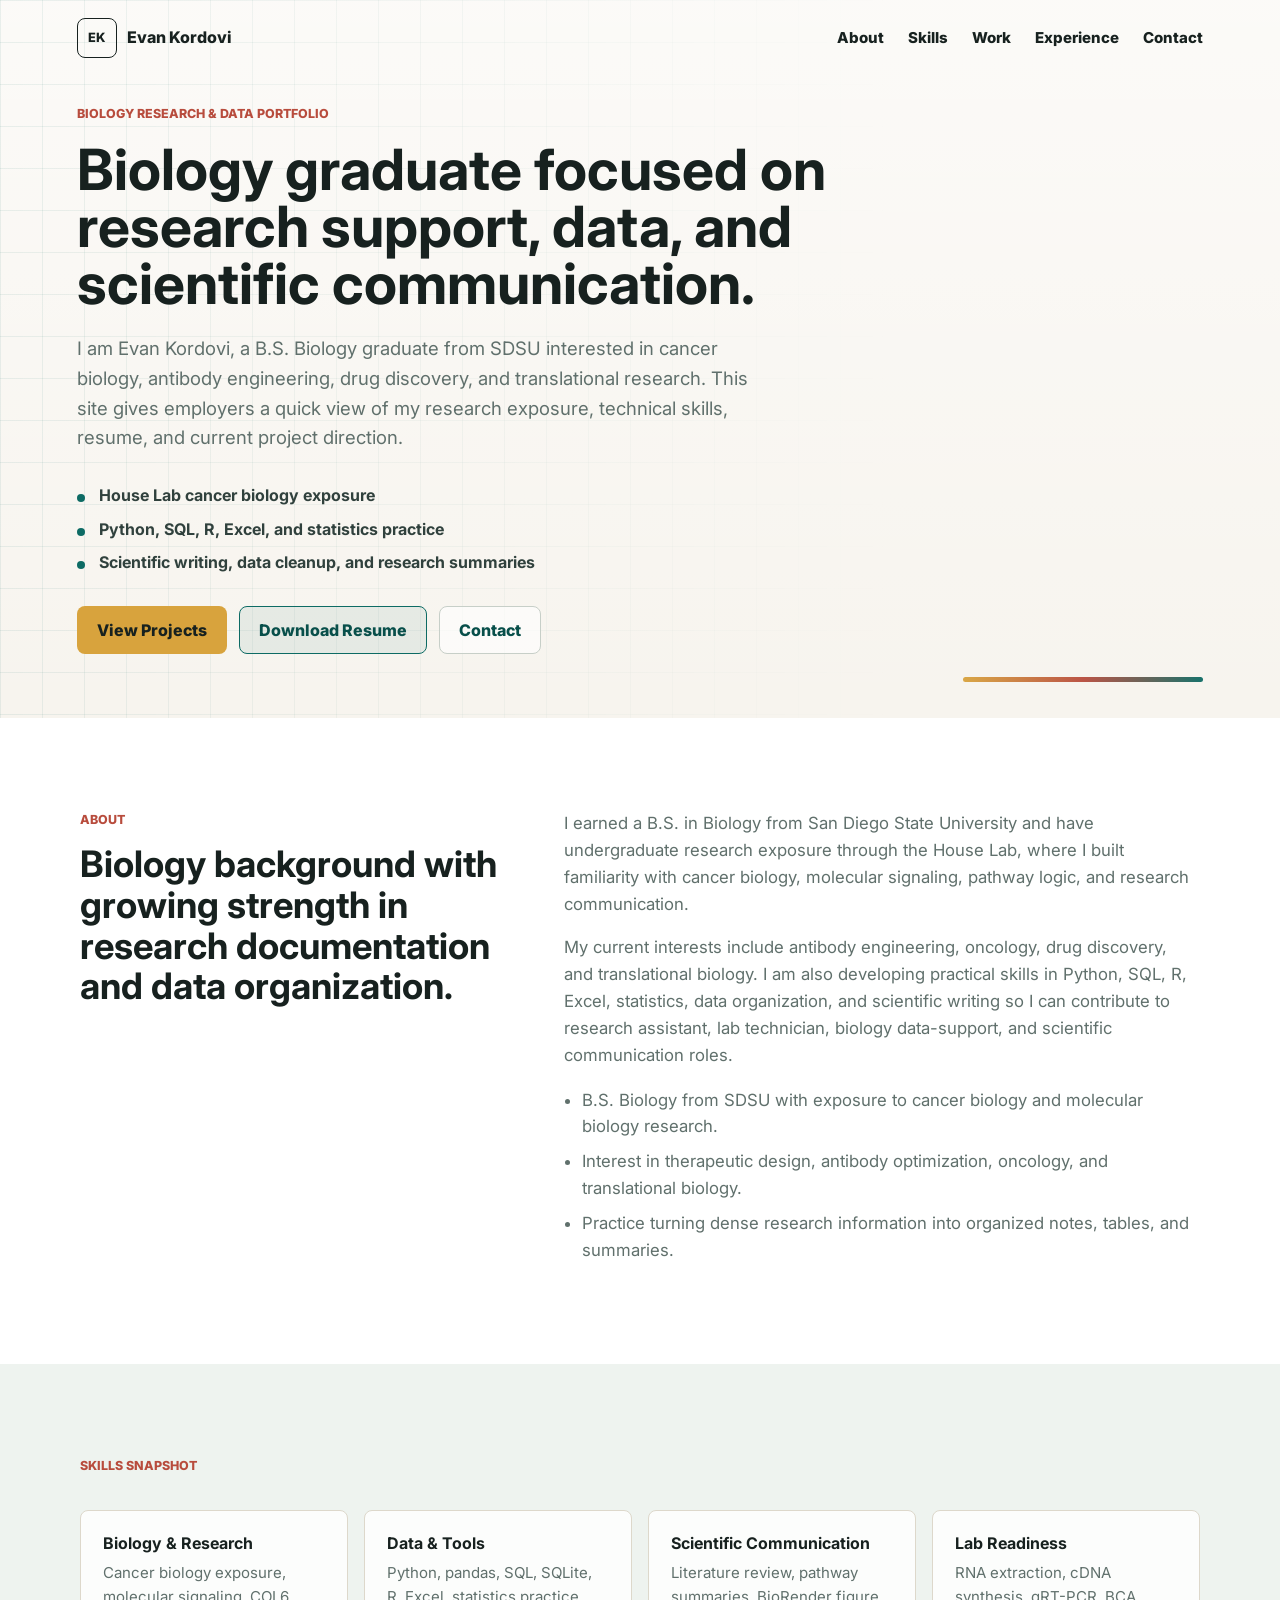
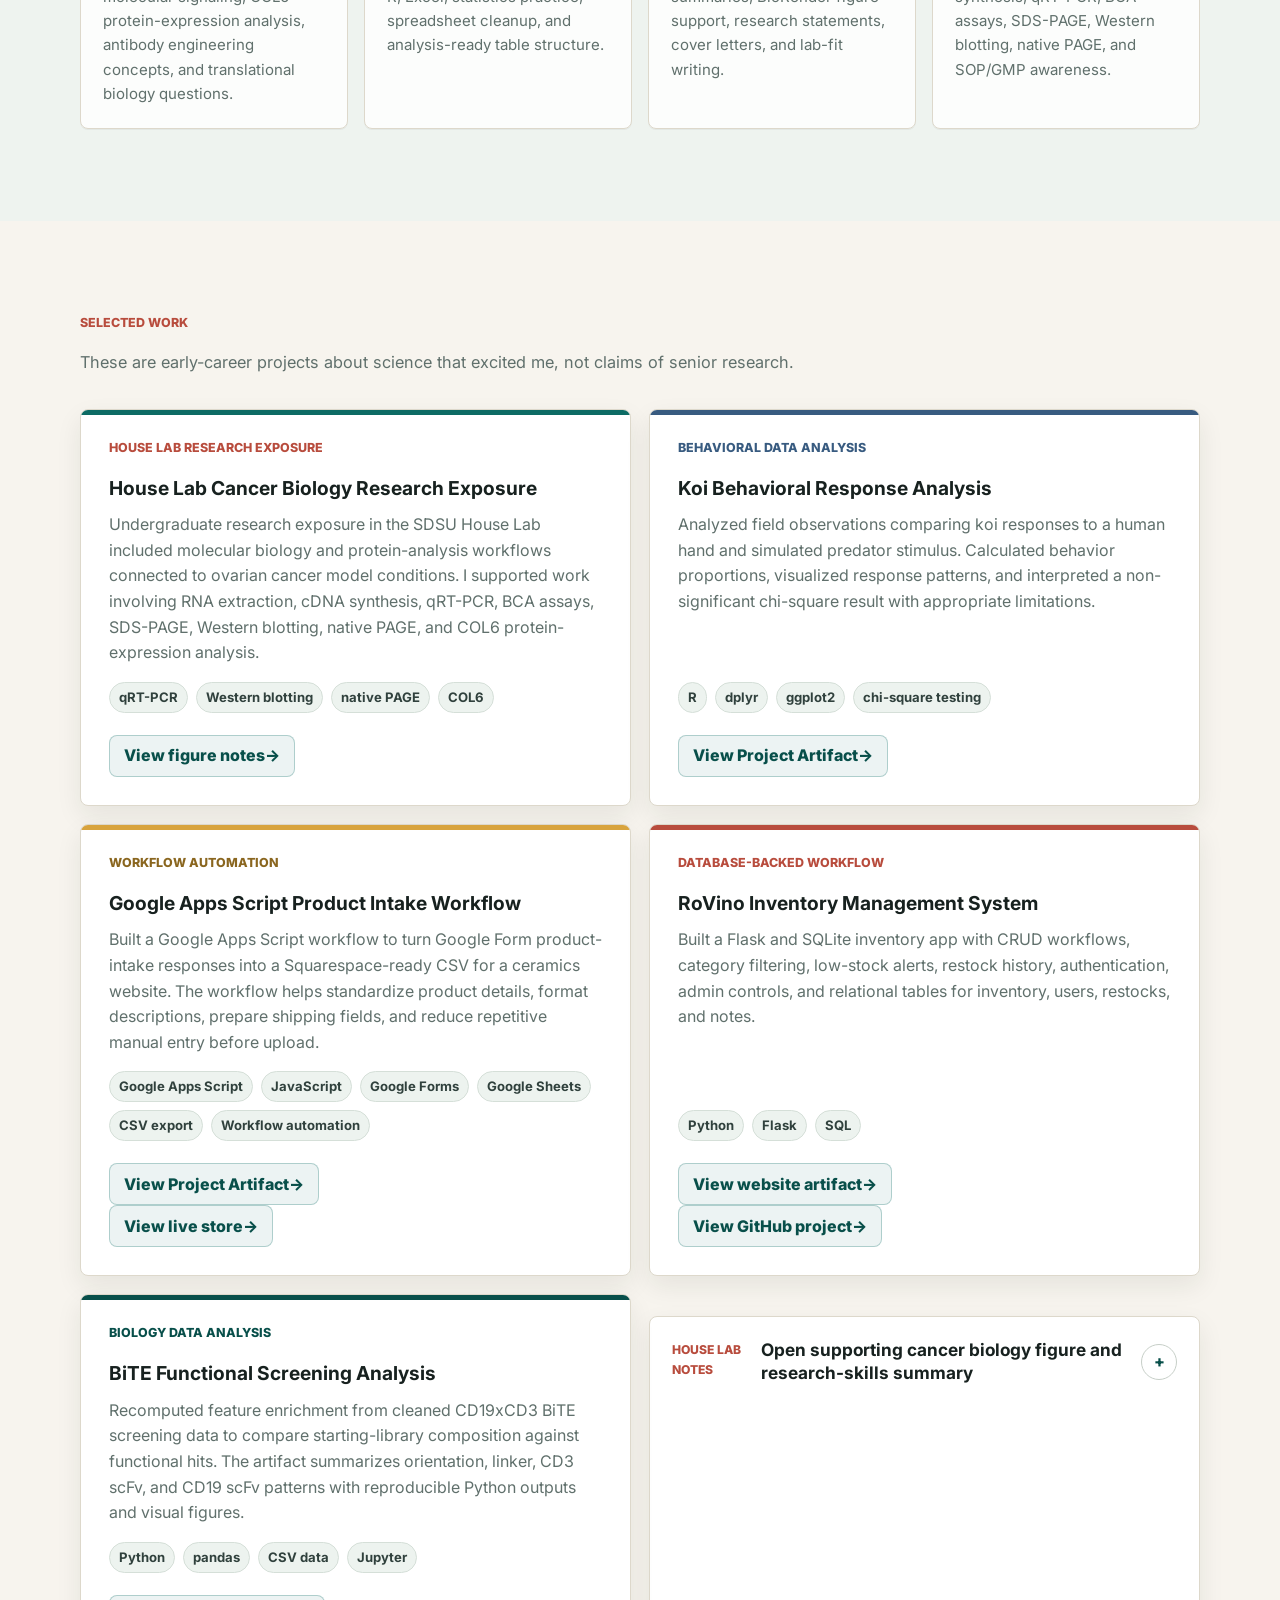
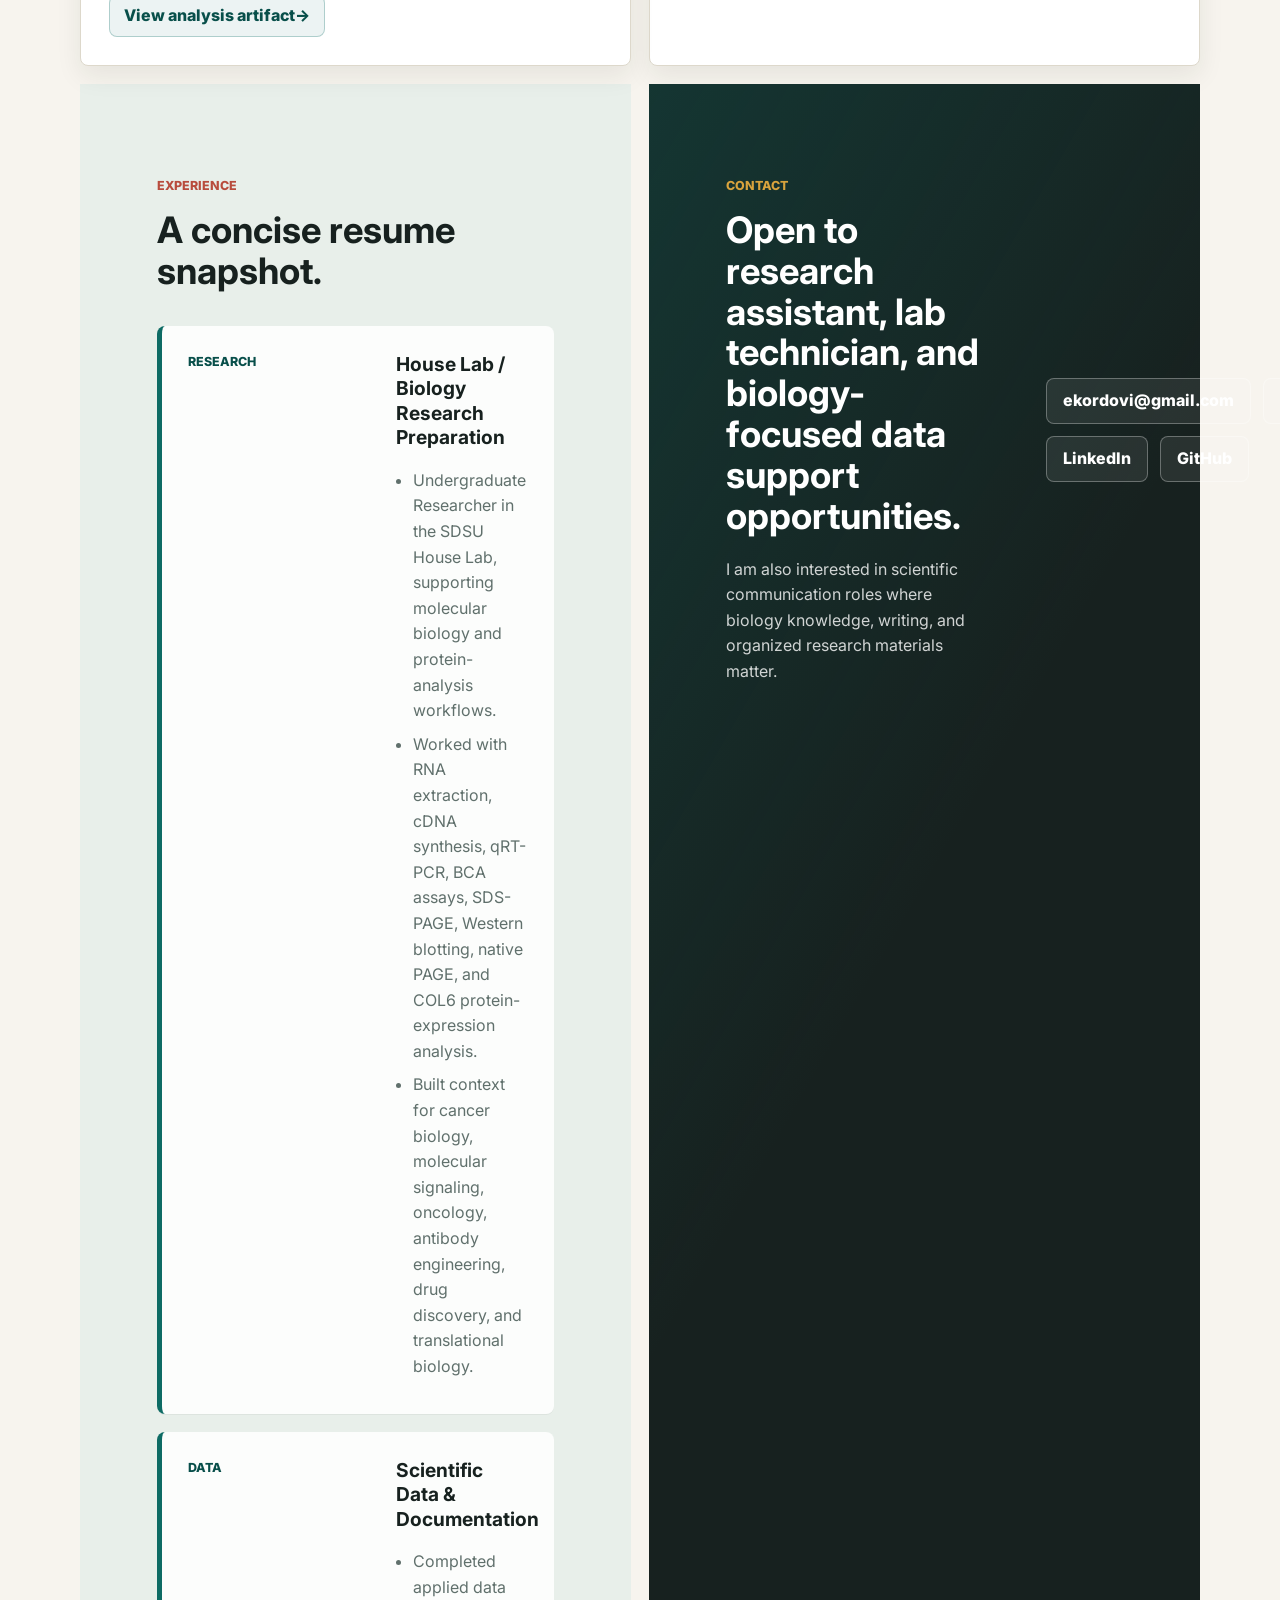
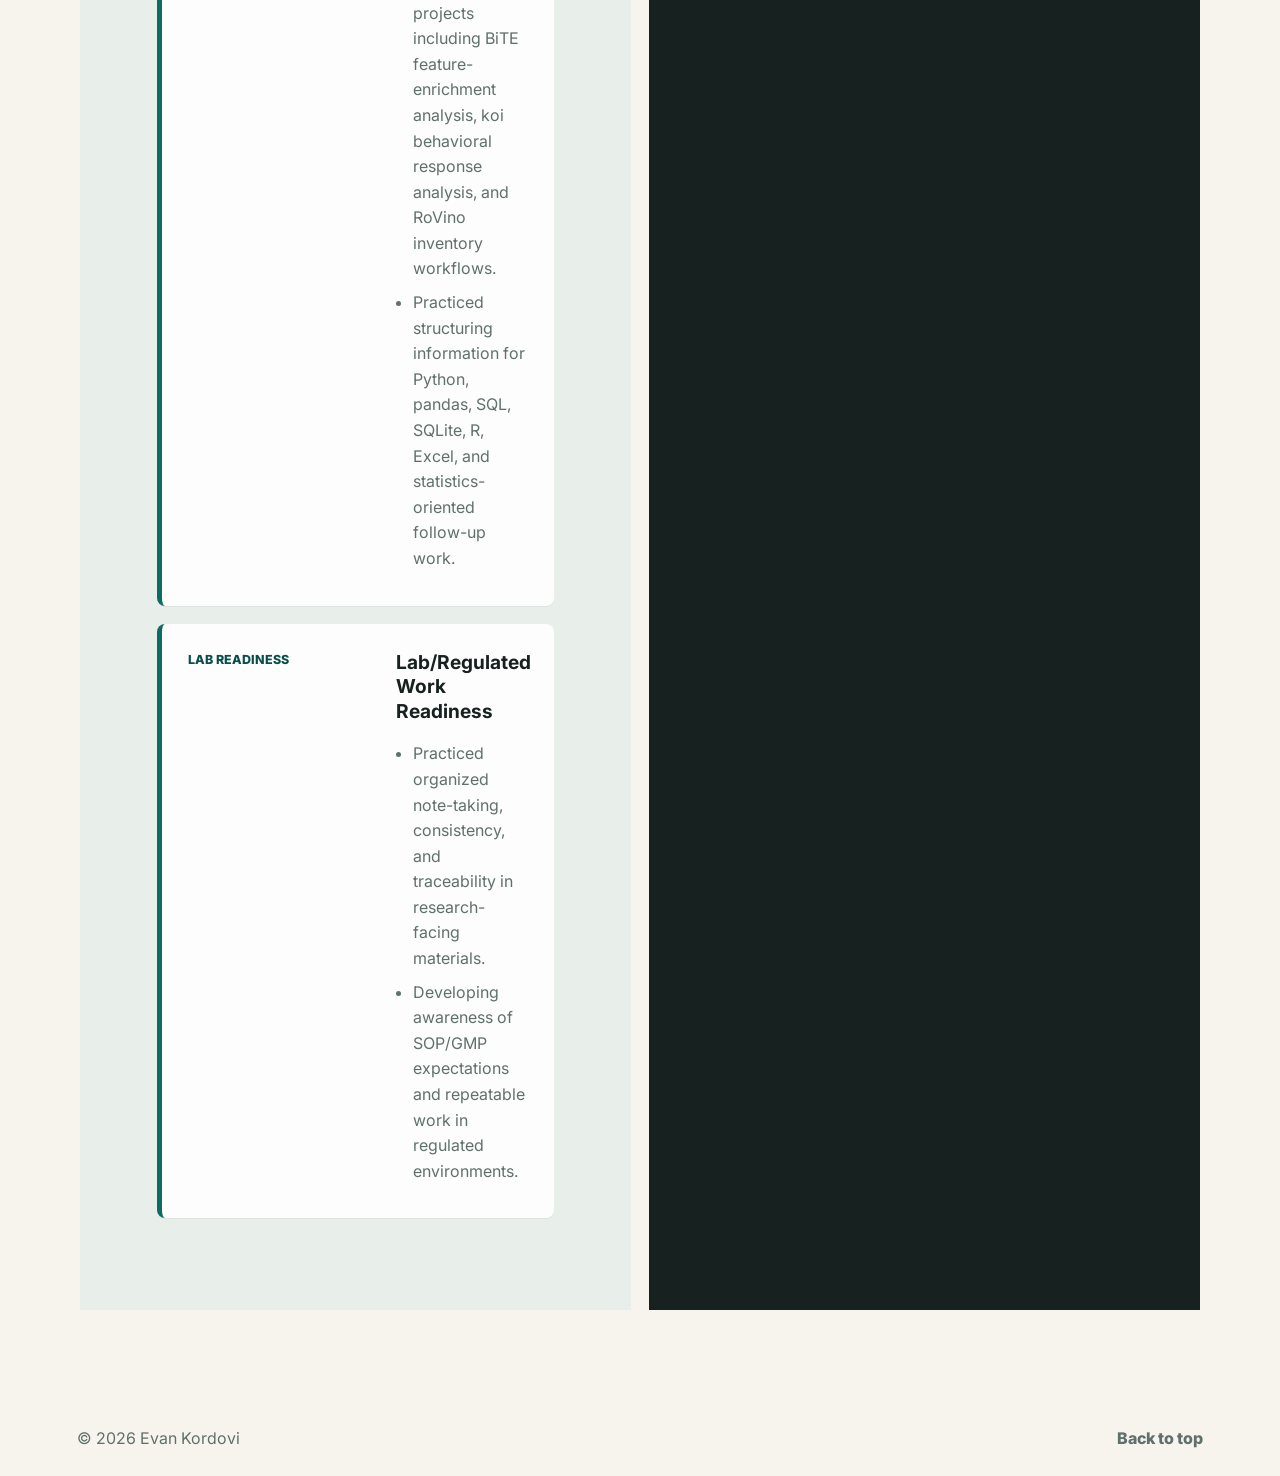
==== index.html @ 2c235842 "big E editing" ====
<!DOCTYPE html>
<html lang="en">
  <head>
    <meta charset="UTF-8" />
    <meta name="viewport" content="width=device-width, initial-scale=1.0" />
    <meta
      name="description"
      content="Early-career biology graduate focused on cancer biology, research support, data organization, antibody engineering interests, and scientific communication."
    />
    <meta property="og:title" content="Evan Kordovi | Biology Research & Data Portfolio" />
    <meta
      property="og:description"
      content="Early-career biology graduate focused on cancer biology, research support, data organization, antibody engineering interests, and scientific communication."
    />
    <meta property="og:type" content="website" />
    <meta property="og:url" content="https://ekordovi.github.io/E_website/" />
    <title>Evan Kordovi | Biology Research & Data Portfolio</title>
    <link
      rel="icon"
      href="data:image/svg+xml,%3Csvg xmlns='http://www.w3.org/2000/svg' viewBox='0 0 64 64'%3E%3Crect width='64' height='64' rx='8' fill='%2317211f'/%3E%3Ctext x='32' y='39' text-anchor='middle' font-family='Arial,sans-serif' font-size='24' font-weight='700' fill='%23d8a33d'%3EEK%3C/text%3E%3C/svg%3E"
    />
    <link rel="preconnect" href="https://fonts.googleapis.com" />
    <link rel="preconnect" href="https://fonts.gstatic.com" crossorigin />
    <link
      href="https://fonts.googleapis.com/css2?family=Inter:wght@400;500;600;700;800&display=swap"
      rel="stylesheet"
    />
    <link rel="stylesheet" href="styles.css" />
  </head>
  <body>
    <a class="skip-link" href="#main-content">Skip to main content</a>
    <header class="site-header" data-header>
      <a class="brand" href="#top" aria-label="Evan Kordovi home">
        <span class="brand-mark">EK</span>
        <span>Evan Kordovi</span>
      </a>

      <button class="nav-toggle" type="button" aria-expanded="false" aria-controls="site-nav" aria-label="Open navigation">
        <span></span>
        <span></span>
        <span></span>
      </button>

      <nav class="site-nav" id="site-nav" aria-label="Primary navigation">
        <a href="#about">About</a>
        <a href="#skills">Skills</a>
        <a href="#work">Work</a>
        <a href="#experience">Experience</a>
        <a href="#contact">Contact</a>
      </nav>
    </header>

    <main id="main-content">
      <span id="top" aria-hidden="true"></span>
      <section class="hero" aria-labelledby="hero-title">
        <div class="hero-content">
          <p class="eyebrow">Biology research & data portfolio</p>
          <h1 id="hero-title">Biology graduate focused on research support, data, and scientific communication.</h1>
          <p class="hero-copy">
            I am Evan Kordovi, a B.S. Biology graduate from SDSU interested in
            cancer biology, antibody engineering, drug discovery, and translational
            research. This site gives employers a quick view of my research exposure,
            technical skills, resume, and current project direction.
          </p>
          <ul class="hero-points" aria-label="Portfolio focus areas">
            <li>House Lab cancer biology exposure</li>
            <li>Python, SQL, R, Excel, and statistics practice</li>
            <li>Scientific writing, data cleanup, and research summaries</li>
          </ul>
          <div class="hero-actions">
            <a class="button primary" href="#work">View Projects</a>
            <a
              class="button secondary"
              href="assets/evan-kordovi-resume.pdf"
              download
            >Download Resume</a>
            <a class="button tertiary" href="#contact">Contact</a>
          </div>
        </div>
      </section>

      <section class="section intro-band" id="about" aria-labelledby="about-title">
        <div class="section-inner two-column">
          <div>
            <p class="section-label">About</p>
            <h2 id="about-title">Biology background with growing strength in research documentation and data organization.</h2>
          </div>
          <div class="rich-text">
            <p>
              I earned a B.S. in Biology from San Diego State University and have
              undergraduate research exposure through the House Lab, where I built
              familiarity with cancer biology, molecular signaling, pathway logic,
              and research communication.
            </p>
            <p>
              My current interests include antibody engineering, oncology, drug
              discovery, and translational biology. I am also developing practical
              skills in Python, SQL, R, Excel, statistics, data organization, and
              scientific writing so I can contribute to research assistant, lab
              technician, biology data-support, and scientific communication roles.
            </p>
            <ul class="about-list" aria-label="Research strengths">
              <li>B.S. Biology from SDSU with exposure to cancer biology and molecular biology research.</li>
              <li>Interest in therapeutic design, antibody optimization, oncology, and translational biology.</li>
              <li>Practice turning dense research information into organized notes, tables, and summaries.</li>
            </ul>
          </div>
        </div>
      </section>

      <section class="section skills-band" id="skills" aria-labelledby="skills-title">
        <div class="section-inner">
          <div class="section-heading">
            <p class="section-label">Skills Snapshot</p>
          </div>

          <div class="skills-grid" aria-label="Skill categories">
            <article class="skill-card">
              <h3>Biology & Research</h3>
              <p>Cancer biology exposure, molecular signaling, COL6 protein-expression analysis, antibody engineering concepts, and translational biology questions.</p>
            </article>
            <article class="skill-card">
              <h3>Data & Tools</h3>
              <p>Python, pandas, SQL, SQLite, R, Excel, statistics practice, spreadsheet cleanup, and analysis-ready table structure.</p>
            </article>
            <article class="skill-card">
              <h3>Scientific Communication</h3>
              <p>Literature review, pathway summaries, BioRender figure support, research statements, cover letters, and lab-fit writing.</p>
            </article>
            <article class="skill-card">
              <h3>Lab Readiness</h3>
              <p>RNA extraction, cDNA synthesis, qRT-PCR, BCA assays, SDS-PAGE, Western blotting, native PAGE, and SOP/GMP awareness.</p>
            </article>
          </div>
        </div>
      </section>

      <section class="section" id="work" aria-labelledby="work-title">
        <div class="section-inner">
          <div class="section-heading">
            <p class="section-label">Selected Work</p>
            <p class="section-intro">
              These are early-career projects about science that excited me, not claims of senior research.
            </p>
          </div>

          <div class="project-grid">
            <article class="project-card">
              <p class="project-tag">House Lab research exposure</p>
              <h3>House Lab Cancer Biology Research Exposure</h3>
              <p>
                Undergraduate research exposure in the SDSU House Lab included
                molecular biology and protein-analysis workflows connected to ovarian
                cancer model conditions. I supported work involving RNA extraction,
                cDNA synthesis, qRT-PCR, BCA assays, SDS-PAGE, Western blotting,
                native PAGE, and COL6 protein-expression analysis.
              </p>
              <ul class="skill-row" aria-label="Skills and tools used">
                <li>qRT-PCR</li>
                <li>Western blotting</li>
                <li>native PAGE</li>
                <li>COL6</li>
              </ul>
              <a class="card-link" href="#house-lab-notes" data-open-details="house-lab-notes" aria-label="Open Evan's House Lab research notes">View figure notes</a>
            </article>

            <article class="project-card">
              <p class="project-tag">Behavioral data analysis</p>
              <h3>Koi Behavioral Response Analysis</h3>
              <p>
                Analyzed field observations comparing koi responses to a human hand
                and simulated predator stimulus. Calculated behavior proportions,
                visualized response patterns, and interpreted a non-significant
                chi-square result with appropriate limitations.
              </p>
              <ul class="skill-row" aria-label="Skills and tools used">
                <li>R</li>
                <li>dplyr</li>
                <li>ggplot2</li>
                <li>chi-square testing</li>
              </ul>
              <a
              class="card-link"
              href="https://github.com/ekordovi/E_website/blob/main/Koi_manu.md"
              target="_blank" 
              rel="noreferrer"
              aria-label="View Koi Behavior Response Document"
            >
              View Project Artifact
            </a>
            </article>

            <article class="project-card">
              <p class="project-tag">Workflow automation</p>
              <h3>Google Apps Script Product Intake Workflow</h3>
              <p>
                Built a Google Apps Script workflow to turn Google Form product-intake responses
                into a Squarespace-ready CSV for a ceramics website. The workflow helps standardize
                product details, format descriptions, prepare shipping fields, and reduce repetitive
                manual entry before upload.
              </p>
              <ul class="skill-row" aria-label="Skills and tools used">
                <li>Google Apps Script</li>
                <li>JavaScript</li>
                <li>Google Forms</li>
                <li>Google Sheets</li>
                <li>CSV export</li>
                <li>Workflow automation</li>
              </ul>
              <a
                class="card-link"
                href="https://github.com/ekordovi/E_website/blob/main/apps-script-workflow.md"
                aria-label="View Evan's Google Apps Script workflow automation notebook"
              >
                View Project Artifact
              </a>
              <a
                class="card-link"
                href="https://www.glazedandfired.art/shop"
                target="_blank"
                rel="noreferrer"
                aria-label="View the Glazed and Fired store that uses this workflow"
              >
                View live store
              </a>
            </article>

            <article class="project-card">
              <p class="project-tag">Database-backed workflow</p>
              <h3>RoVino Inventory Management System</h3>
              <p>
                Built a Flask and SQLite inventory app with CRUD workflows, category
                filtering, low-stock alerts, restock history, authentication, admin
                controls, and relational tables for inventory, users, restocks, and notes.
              </p>
              <ul class="skill-row" aria-label="Skills and tools used">
                <li>Python</li>
                <li>Flask</li>
                <li>SQL</li>
              </ul>
              <a
                class="card-link"
                href="rovino.html"
                aria-label="View RoVino project artifact"
              >
                View website artifact
              </a>
              <a class="card-link" href="https://github.com/ekordovi/RoVino_Inventory" target="_blank" rel="noreferrer" aria-label="View Evan's RoVino Inventory Management System GitHub project">View GitHub project</a>
            </article>

            <article class="project-card">
              <p class="project-tag">Biology data analysis</p>
              <h3>BiTE Functional Screening Analysis</h3>
              <p>
                Recomputed feature enrichment from cleaned CD19xCD3 BiTE screening data
                to compare starting-library composition against functional hits. The
                artifact summarizes orientation, linker, CD3 scFv, and CD19 scFv patterns
                with reproducible Python outputs and visual figures.
              </p>
              <ul class="skill-row" aria-label="Skills and tools used">
                <li>Python</li>
                <li>pandas</li>
                <li>CSV data</li>
                <li>Jupyter</li>
              </ul>
              <a class="card-link" href="bite.html" aria-label="View Evan's BiTE functional screening analysis artifact">View analysis artifact</a>
            </article>

          <details class="research-figure" id="house-lab-notes">
            <summary>
              <span>House Lab notes</span>
              <strong>Open supporting cancer biology figure and research-skills summary</strong>
            </summary>
            <div class="figure-layout">
              <img
                src="assets/tweak-fn14-nfkb-biorender.png"
                alt="BioRender schematic of TWEAK-Fn14 and NF-kB signaling connected to COL6 expression and ovarian cancer cell behavior"
                loading="lazy"
              />
              <div>
                <p>
                  The BioRender figure is supporting evidence, not the main project.
                  The stronger signal is the House Lab research exposure behind it:
                  molecular biology work, protein-expression analysis, pathway-focused
                  reading, and practice explaining cancer biology concepts.
                </p>
                <ul class="evidence-list">
                  <li>Supported workflows involving RNA extraction, cDNA synthesis, qRT-PCR, BCA assays, SDS-PAGE, Western blotting, and native PAGE.</li>
                  <li>Evaluated COL6 protein expression using native Western blot data and GAPDH normalization across ovarian cancer model conditions.</li>
                  <li>Used BioRender to communicate TWEAK-Fn14/NF-kB signaling and COL6-associated stromal remodeling context.</li>
                </ul>
              </div>
            </div>
          </details>

      <section class="section timeline-band" id="experience" aria-labelledby="experience-title">
        <div class="section-inner">
          <div class="section-heading">
            <p class="section-label">Experience</p>
            <h2 id="experience-title">A concise resume snapshot.</h2>
          </div>

          <div class="timeline">
            <article class="timeline-item">
              <p class="timeline-date">Research</p>
              <div>
                <h3>House Lab / Biology Research Preparation</h3>
                <ul>
                  <li>Undergraduate Researcher in the SDSU House Lab, supporting molecular biology and protein-analysis workflows.</li>
                  <li>Worked with RNA extraction, cDNA synthesis, qRT-PCR, BCA assays, SDS-PAGE, Western blotting, native PAGE, and COL6 protein-expression analysis.</li>
                  <li>Built context for cancer biology, molecular signaling, oncology, antibody engineering, drug discovery, and translational biology.</li>
                </ul>
              </div>
            </article>

            <article class="timeline-item">
              <p class="timeline-date">Data</p>
              <div>
                <h3>Scientific Data & Documentation</h3>
                <ul>
                  <li>Completed applied data projects including BiTE feature-enrichment analysis, koi behavioral response analysis, and RoVino inventory workflows.</li>
                  <li>Practiced structuring information for Python, pandas, SQL, SQLite, R, Excel, and statistics-oriented follow-up work.</li>
                </ul>
              </div>
            </article>

            <article class="timeline-item">
              <p class="timeline-date">Lab readiness</p>
              <div>
                <h3>Lab/Regulated Work Readiness</h3>
                <ul>
                  <li>Practiced organized note-taking, consistency, and traceability in research-facing materials.</li>
                  <li>Developing awareness of SOP/GMP expectations and repeatable work in regulated environments.</li>
                </ul>
              </div>
            </article>

          </div>
        </div>
      </section>

      <section class="section contact-section" id="contact" aria-labelledby="contact-title">
        <div class="section-inner contact-layout">
          <div>
            <p class="section-label">Contact</p>
            <h2 id="contact-title">Open to research assistant, lab technician, and biology-focused data support opportunities.</h2>
            <p class="contact-copy">
              I am also interested in scientific communication roles where biology
              knowledge, writing, and organized research materials matter.
            </p>
          </div>
          <address class="contact-panel">
            <a href="mailto:ekordovi@gmail.com">ekordovi@gmail.com</a>
            <a href="assets/evan-kordovi-resume.pdf" download>Resume</a>
            <a href="https://www.linkedin.com/in/evan-kordovi-0370130-/" target="_blank" rel="noreferrer">LinkedIn</a>
            <a href="https://github.com/ekordovi" target="_blank" rel="noreferrer">GitHub</a>
          </address>
        </div>
      </section>
    </main>

    <footer class="site-footer">
      <p>&copy; <span data-year></span> Evan Kordovi</p>
      <a href="#top">Back to top</a>
    </footer>

    <script src="script.js"></script>
  </body>
</html>
---- styles.css ----
:root {
  --ink: #17211f;
  --ink-soft: #30413d;
  --muted: #60706c;
  --paper: #f7f4ee;
  --surface: #ffffff;
  --surface-strong: #edf3ef;
  --teal: #0d6b64;
  --teal-dark: #084f4a;
  --coral: #b84c3d;
  --gold: #d8a33d;
  --blue: #385b80;
  --line: #ddd8cb;
  --line-strong: #c7cfc8;
  --shadow: 0 18px 44px rgba(23, 33, 31, 0.12);
  --shadow-soft: 0 10px 26px rgba(23, 33, 31, 0.08);
  --radius: 8px;
}

* {
  box-sizing: border-box;
}

html {
  scroll-behavior: smooth;
  scroll-padding-top: 84px;
}

body {
  margin: 0;
  font-family: "Inter", Arial, sans-serif;
  color: var(--ink);
  background: var(--paper);
  line-height: 1.6;
  text-rendering: optimizeLegibility;
}

body.nav-open {
  overflow: hidden;
}

img {
  display: block;
  max-width: 100%;
}

a {
  color: inherit;
}

a,
button {
  transition:
    color 160ms ease,
    background-color 160ms ease,
    border-color 160ms ease,
    box-shadow 160ms ease,
    transform 160ms ease;
}

a:focus-visible,
button:focus-visible {
  outline: 3px solid rgba(216, 163, 61, 0.92);
  outline-offset: 4px;
}

.skip-link {
  position: fixed;
  top: 12px;
  left: 12px;
  z-index: 100;
  padding: 10px 14px;
  border-radius: var(--radius);
  color: var(--ink);
  background: var(--gold);
  font-weight: 800;
  text-decoration: none;
  transform: translateY(-160%);
}

.skip-link:focus {
  transform: translateY(0);
}

.site-header {
  position: fixed;
  top: 0;
  left: 0;
  z-index: 20;
  display: flex;
  align-items: center;
  justify-content: space-between;
  width: 100%;
  padding: 18px 6vw;
  color: var(--ink);
  transition: background 180ms ease, color 180ms ease, box-shadow 180ms ease;
}

.site-header.is-scrolled,
.site-header.nav-active {
  color: var(--ink);
  background: rgba(247, 244, 238, 0.95);
  box-shadow: 0 1px 0 rgba(23, 33, 31, 0.11);
  backdrop-filter: blur(16px);
}

.brand,
.site-nav {
  display: flex;
  align-items: center;
}

.brand {
  gap: 10px;
  font-weight: 800;
  text-decoration: none;
}

.brand-mark {
  display: grid;
  place-items: center;
  width: 40px;
  height: 40px;
  border: 1px solid currentColor;
  border-radius: var(--radius);
  font-size: 0.8rem;
}

.site-nav {
  gap: 24px;
}

.site-nav a {
  position: relative;
  font-size: 0.94rem;
  font-weight: 800;
  text-decoration: none;
}

.site-nav a::after {
  position: absolute;
  right: 0;
  bottom: -8px;
  left: 0;
  height: 2px;
  background: currentColor;
  content: "";
  transform: scaleX(0);
  transform-origin: left;
  transition: transform 160ms ease;
}

.site-nav a:hover,
.site-nav a:focus-visible {
  color: var(--gold);
}

.site-nav a:hover::after,
.site-nav a:focus-visible::after {
  transform: scaleX(1);
}

.nav-toggle {
  display: none;
  width: 42px;
  height: 42px;
  padding: 9px;
  border: 1px solid currentColor;
  border-radius: var(--radius);
  color: inherit;
  background: transparent;
  cursor: pointer;
}

.nav-toggle span {
  display: block;
  width: 100%;
  height: 2px;
  margin: 5px 0;
  border-radius: 999px;
  background: currentColor;
}

.hero {
  position: relative;
  display: grid;
  align-items: center;
  min-height: 64svh;
  padding: 104px 6vw 64px;
  overflow: hidden;
  color: var(--ink);
  background:
    linear-gradient(180deg, rgba(255, 255, 255, 0.58), rgba(247, 244, 238, 0)),
    var(--paper);
  isolation: isolate;
}

.hero::before {
  position: absolute;
  inset: 0;
  z-index: -1;
  background-image:
    linear-gradient(rgba(13, 107, 100, 0.08) 1px, transparent 1px),
    linear-gradient(90deg, rgba(13, 107, 100, 0.08) 1px, transparent 1px);
  background-size: 42px 42px;
  content: "";
  mask-image: linear-gradient(90deg, black, transparent 70%);
}

.hero::after {
  position: absolute;
  right: 6vw;
  bottom: 36px;
  z-index: 1;
  width: 240px;
  height: 5px;
  border-radius: 999px;
  background: linear-gradient(90deg, var(--gold), var(--coral), var(--teal));
  content: "";
  opacity: 0.95;
}

.hero-content {
  position: relative;
  z-index: 2;
  width: min(860px, 100%);
}

.eyebrow,
.section-label,
.project-tag,
.timeline-date {
  margin: 0;
  font-size: 0.78rem;
  font-weight: 800;
  letter-spacing: 0;
  text-transform: uppercase;
}

.eyebrow {
  max-width: 640px;
  margin-bottom: 18px;
  color: var(--coral);
}

h1,
h2,
h3,
p {
  margin-top: 0;
}

h1 {
  max-width: 800px;
  margin-bottom: 22px;
  font-size: 3.55rem;
  line-height: 1;
  letter-spacing: 0;
}

h2 {
  margin-bottom: 0;
  font-size: 2.28rem;
  line-height: 1.12;
  letter-spacing: 0;
}

h3 {
  margin-bottom: 12px;
  font-size: 1.2rem;
  line-height: 1.28;
}

.hero-copy {
  max-width: 690px;
  margin-bottom: 30px;
  color: var(--muted);
  font-size: 1.16rem;
}

.hero-points {
  display: grid;
  gap: 8px;
  max-width: 720px;
  margin: 0 0 30px;
  padding: 0;
  list-style: none;
}

.hero-points li {
  position: relative;
  padding-left: 22px;
  color: var(--ink-soft);
  font-weight: 700;
}

.hero-points li::before {
  position: absolute;
  top: 0.7em;
  left: 0;
  width: 8px;
  height: 8px;
  border-radius: 999px;
  background: var(--teal);
  content: "";
}

.hero-actions,
.contact-panel {
  display: flex;
  flex-wrap: wrap;
  gap: 12px;
}

.button,
.contact-panel a,
.card-link,
.site-footer a {
  font-weight: 800;
  text-decoration: none;
}

.button {
  display: inline-flex;
  align-items: center;
  justify-content: center;
  min-height: 48px;
  padding: 0 19px;
  border: 1px solid transparent;
  border-radius: var(--radius);
  line-height: 1;
}

.button.primary {
  color: var(--ink);
  background: var(--gold);
}

.button.secondary,
.button.tertiary {
  color: var(--teal-dark);
}

.button.secondary {
  border-color: var(--teal);
  background: rgba(13, 107, 100, 0.08);
}

.button.tertiary {
  border-color: var(--line-strong);
  background: rgba(255, 255, 255, 0.62);
}

.button:hover,
.button:focus-visible,
.contact-panel a:hover,
.contact-panel a:focus-visible,
.card-link:hover,
.card-link:focus-visible,
.site-footer a:hover,
.site-footer a:focus-visible {
  transform: translateY(-1px);
}

.button.primary:hover,
.button.primary:focus-visible {
  background: #edbd55;
}

.button.secondary:hover,
.button.secondary:focus-visible,
.button.tertiary:hover,
.button.tertiary:focus-visible {
  border-color: var(--teal-dark);
  background: rgba(13, 107, 100, 0.14);
}

.section {
  padding: 92px 6vw;
}

.section-inner {
  width: min(1120px, 100%);
  margin: 0 auto;
}

.intro-band {
  background: var(--surface);
}

.skills-band {
  background: #eef3ef;
}

.two-column,
.contact-layout {
  display: grid;
  grid-template-columns: minmax(260px, 0.8fr) minmax(320px, 1.2fr);
  gap: 60px;
  align-items: start;
}

.section-label {
  margin-bottom: 14px;
  color: var(--coral);
}

.rich-text {
  color: var(--muted);
  font-size: 1.05rem;
}

.rich-text p:last-child,
.timeline-item p:last-child,
.timeline-item ul:last-child {
  margin-bottom: 0;
}

.about-list,
.timeline-item ul {
  margin: 18px 0 0;
  padding-left: 1.1rem;
}

.about-list li,
.timeline-item li {
  margin-bottom: 8px;
}

.section-heading {
  max-width: 790px;
  margin-bottom: 34px;
}

.section-intro {
  max-width: 720px;
  margin: 16px 0 0;
  color: var(--muted);
  font-size: 1.02rem;
}

.skills-grid {
  display: grid;
  grid-template-columns: repeat(4, minmax(0, 1fr));
  gap: 16px;
}

.skill-card {
  padding: 22px;
  border: 1px solid var(--line);
  border-radius: var(--radius);
  background: rgba(255, 255, 255, 0.82);
  box-shadow: 0 1px 0 rgba(23, 33, 31, 0.05);
}

.skill-card h3 {
  margin-bottom: 8px;
  font-size: 1rem;
}

.skill-card p {
  margin-bottom: 0;
  color: var(--muted);
  font-size: 0.94rem;
}

.research-figure {
  margin: 22px 0 0;
  padding: 22px;
  border: 1px solid var(--line);
  border-radius: var(--radius);
  background: var(--surface);
  box-shadow: var(--shadow-soft);
}

.research-figure summary {
  display: flex;
  align-items: center;
  justify-content: space-between;
  gap: 18px;
  cursor: pointer;
  list-style: none;
}

.research-figure summary::-webkit-details-marker {
  display: none;
}

.research-figure summary::after {
  display: inline-flex;
  align-items: center;
  justify-content: center;
  min-width: 34px;
  height: 34px;
  border: 1px solid var(--line-strong);
  border-radius: 999px;
  color: var(--teal-dark);
  content: "+";
  font-weight: 800;
}

.research-figure[open] summary::after {
  content: "-";
}

.research-figure summary span {
  display: block;
  margin-bottom: 4px;
  color: var(--coral);
  font-size: 0.76rem;
  font-weight: 800;
  text-transform: uppercase;
}

.research-figure summary strong {
  display: block;
  font-size: 1.08rem;
  line-height: 1.3;
}

.figure-layout {
  display: grid;
  grid-template-columns: minmax(0, 1.1fr) minmax(280px, 0.9fr);
  gap: 26px;
  align-items: center;
  margin-top: 22px;
}

.figure-layout img {
  width: 100%;
  border: 1px solid #e4e8ed;
  border-radius: var(--radius);
  background: var(--surface);
}

.figure-layout p {
  margin: 0;
  color: var(--muted);
}

.note-layout {
  max-width: 760px;
  margin-top: 22px;
}

.note-layout p {
  margin: 0;
  color: var(--muted);
}

.evidence-list {
  margin: 16px 0 0;
  padding-left: 1.1rem;
  color: var(--muted);
}

.evidence-list li {
  margin-bottom: 8px;
}

.project-grid {
  display: grid;
  grid-template-columns: repeat(2, minmax(0, 1fr));
  gap: 18px;
}

.project-card {
  position: relative;
  display: flex;
  flex-direction: column;
  min-height: 360px;
  overflow: hidden;
  padding: 28px;
  border: 1px solid var(--line);
  border-radius: var(--radius);
  background: var(--surface);
  box-shadow: var(--shadow-soft);
}

.project-card::before {
  position: absolute;
  top: 0;
  right: 0;
  left: 0;
  height: 5px;
  background: var(--teal);
  content: "";
}

.project-card:nth-child(2)::before {
  background: var(--blue);
}

.project-card:nth-child(3)::before {
  background: var(--gold);
}

.project-card:nth-child(4)::before {
  background: var(--coral);
}

.project-card:nth-child(5)::before {
  background: var(--teal-dark);
}

.project-card:nth-child(6)::before {
  background: var(--blue);
}

.project-card:hover {
  border-color: var(--line-strong);
  box-shadow: var(--shadow);
}

.project-tag {
  margin-bottom: 18px;
  color: var(--coral);
}

.project-card:nth-child(2) .project-tag {
  color: var(--blue);
}

.project-card:nth-child(3) .project-tag {
  color: #8a661f;
}

.project-card:nth-child(4) .project-tag {
  color: var(--coral);
}

.project-card:nth-child(5) .project-tag {
  color: var(--teal-dark);
}

.project-card:nth-child(6) .project-tag {
  color: var(--blue);
}

.project-card p:not(.project-tag) {
  color: var(--muted);
}

.artifact {
  margin: 16px 0 20px;
  padding: 12px 14px;
  border-left: 3px solid var(--teal);
  border-radius: 0 var(--radius) var(--radius) 0;
  background: #f2f7f4;
  font-size: 0.94rem;
}

.artifact strong {
  color: var(--ink);
}

.skill-row {
  display: flex;
  flex-wrap: wrap;
  gap: 8px;
  margin: auto 0 22px;
  padding: 0;
  list-style: none;
}

.skill-row li {
  display: inline-flex;
  align-items: center;
  min-height: 30px;
  padding: 4px 9px;
  border: 1px solid #d5dfd8;
  border-radius: 999px;
  color: var(--ink-soft);
  background: var(--surface-strong);
  font-size: 0.82rem;
  font-weight: 700;
}

.card-link {
  display: inline-flex;
  align-items: center;
  justify-content: center;
  align-self: flex-start;
  min-height: 42px;
  padding: 0 14px;
  border: 1px solid rgba(13, 107, 100, 0.28);
  border-radius: var(--radius);
  color: var(--teal-dark);
  background: rgba(13, 107, 100, 0.08);
}

.card-link::after {
  content: " ->";
}

.timeline-band {
  background: #e8efea;
}

.timeline {
  display: grid;
  gap: 18px;
}

.timeline-item {
  display: grid;
  grid-template-columns: 180px minmax(0, 1fr);
  gap: 28px;
  padding: 26px;
  border-left: 5px solid var(--teal);
  border-radius: var(--radius);
  background: rgba(255, 255, 255, 0.86);
  box-shadow: 0 1px 0 rgba(23, 33, 31, 0.05);
}

.timeline-date {
  color: var(--teal-dark);
}

.timeline-item h3 {
  margin-bottom: 8px;
}

.timeline-item li {
  color: var(--muted);
}

.contact-section {
  color: var(--surface);
  background:
    linear-gradient(120deg, rgba(13, 107, 100, 0.28), transparent 34%),
    var(--ink);
}

.contact-section .section-label {
  color: var(--gold);
}

.contact-copy {
  max-width: 600px;
  margin: 20px 0 0;
  color: rgba(255, 255, 255, 0.8);
}

.contact-panel {
  align-self: center;
  font-style: normal;
}

.contact-panel a {
  display: inline-flex;
  align-items: center;
  min-height: 46px;
  padding: 0 16px;
  border: 1px solid rgba(255, 255, 255, 0.3);
  border-radius: var(--radius);
  background: rgba(255, 255, 255, 0.08);
}

.contact-panel a:hover,
.contact-panel a:focus-visible {
  border-color: rgba(255, 255, 255, 0.72);
  background: rgba(255, 255, 255, 0.14);
}

.site-footer {
  display: flex;
  align-items: center;
  justify-content: space-between;
  padding: 24px 6vw;
  color: var(--muted);
  background: var(--paper);
}

.site-footer p {
  margin-bottom: 0;
}

.artifact-header {
  color: var(--ink);
  background: rgba(247, 244, 238, 0.95);
  box-shadow: 0 1px 0 rgba(23, 33, 31, 0.11);
  backdrop-filter: blur(16px);
}

.artifact-page {
  padding-top: 82px;
}

.artifact-hero,
.artifact-section {
  padding: 76px 6vw;
}

.artifact-hero {
  display: grid;
  grid-template-columns: minmax(0, 1.15fr) minmax(320px, 0.85fr);
  gap: 44px;
  align-items: end;
  background:
    linear-gradient(180deg, rgba(255, 255, 255, 0.62), rgba(247, 244, 238, 0)),
    var(--paper);
}

.artifact-hero-copy {
  max-width: 780px;
}

.artifact-hero h1 {
  max-width: 720px;
  margin-bottom: 18px;
  font-size: 3.15rem;
}

.artifact-hero-copy > p:not(.eyebrow) {
  max-width: 710px;
  margin-bottom: 26px;
  color: var(--muted);
  font-size: 1.12rem;
}

.artifact-facts {
  display: grid;
  gap: 12px;
}

.artifact-facts div {
  padding: 18px;
  border: 1px solid var(--line);
  border-radius: var(--radius);
  background: rgba(255, 255, 255, 0.82);
  box-shadow: var(--shadow-soft);
}

.artifact-facts span {
  display: block;
  margin-bottom: 5px;
  color: var(--coral);
  font-size: 0.74rem;
  font-weight: 800;
  text-transform: uppercase;
}

.artifact-facts strong {
  display: block;
  color: var(--ink-soft);
  font-size: 0.96rem;
  line-height: 1.45;
}

.artifact-section {
  background: var(--surface);
}

.artifact-section:nth-of-type(odd) {
  background: #eef3ef;
}

.artifact-section-heading {
  width: min(900px, 100%);
  margin: 0 auto 28px;
}

.artifact-section-heading p:not(.section-label) {
  max-width: 760px;
  margin: 14px 0 0;
  color: var(--muted);
}

.artifact-figure {
  margin: 0;
}

.artifact-figure img {
  width: 100%;
  border: 1px solid var(--line-strong);
  border-radius: var(--radius);
  background: var(--surface);
  box-shadow: var(--shadow-soft);
}

.artifact-figure figcaption {
  margin-top: 10px;
  color: var(--muted);
  font-size: 0.92rem;
  line-height: 1.45;
}

.workflow-figure {
  width: min(1120px, 100%);
  margin: 0 auto;
}

.screen-stack {
  display: grid;
  gap: 24px;
  width: min(1120px, 100%);
  margin: 0 auto;
}

.screen-card {
  display: grid;
  grid-template-columns: minmax(240px, 0.38fr) minmax(0, 0.62fr);
  gap: 26px;
  align-items: start;
  padding: 24px;
  border: 1px solid var(--line);
  border-radius: var(--radius);
  background: var(--surface);
  box-shadow: var(--shadow-soft);
}

.screen-copy {
  position: sticky;
  top: 100px;
}

.screen-copy h3 {
  margin-bottom: 10px;
  font-size: 1.35rem;
}

.screen-copy p:not(.project-tag) {
  margin-bottom: 0;
  color: var(--muted);
}

.findings-list {
  display: grid;
  grid-template-columns: repeat(2, minmax(0, 1fr));
  gap: 16px;
  width: min(1120px, 100%);
  margin: 0 auto;
}

.findings-list article {
  padding: 22px;
  border: 1px solid var(--line);
  border-left: 5px solid var(--blue);
  border-radius: var(--radius);
  background: rgba(255, 255, 255, 0.86);
  box-shadow: var(--shadow-soft);
}

.findings-list h3 {
  margin-bottom: 8px;
  font-size: 1.05rem;
}

.findings-list p {
  margin-bottom: 0;
  color: var(--muted);
}

.portrait-shot {
  max-width: 520px;
}

.takeaway-grid {
  display: grid;
  grid-template-columns: repeat(4, minmax(0, 1fr));
  gap: 16px;
  width: min(1120px, 100%);
  margin: 0 auto;
}

.takeaway-grid article {
  padding: 22px;
  border: 1px solid var(--line);
  border-radius: var(--radius);
  background: rgba(255, 255, 255, 0.84);
  box-shadow: 0 1px 0 rgba(23, 33, 31, 0.05);
}

.takeaway-grid h3 {
  margin-bottom: 8px;
  font-size: 1rem;
}

.takeaway-grid p {
  margin-bottom: 0;
  color: var(--muted);
  font-size: 0.94rem;
}

@media (max-width: 900px) {
  .site-header {
    padding: 14px 5vw;
  }

  .nav-toggle {
    display: block;
  }

  .site-nav {
    position: absolute;
    top: 72px;
    right: 5vw;
    display: none;
    flex-direction: column;
    align-items: flex-start;
    width: min(300px, 90vw);
    padding: 18px;
    border: 1px solid var(--line);
    border-radius: var(--radius);
    color: var(--ink);
    background: var(--surface);
    box-shadow: var(--shadow);
  }

  .site-nav.is-open {
    display: flex;
  }

  .site-nav a {
    width: 100%;
    padding: 8px 0;
  }

  .hero {
    min-height: auto;
    padding: 96px 5vw 58px;
  }

  .hero::after {
    right: 5vw;
    bottom: 26px;
    width: 180px;
  }

  .hero-content {
    width: min(720px, 90vw);
  }

  h1 {
    font-size: 2.75rem;
  }

  h2 {
    font-size: 1.85rem;
  }

  .hero-copy {
    font-size: 1.05rem;
  }

  .two-column,
  .contact-layout,
  .figure-layout,
  .project-grid,
  .skills-grid,
  .artifact-hero,
  .screen-card,
  .findings-list,
  .takeaway-grid {
    grid-template-columns: 1fr;
  }

  .project-card {
    min-height: 0;
  }

  .artifact-hero,
  .artifact-section {
    padding-right: 5vw;
    padding-left: 5vw;
  }

  .artifact-hero h1 {
    font-size: 2.55rem;
  }

  .screen-copy {
    position: static;
  }
}

@media (max-width: 620px) {
  html {
    scroll-padding-top: 76px;
  }

  .brand span:last-child {
    display: none;
  }

  .hero {
    padding-top: 88px;
    padding-bottom: 30px;
  }

  .hero::after {
    display: none;
  }

  .hero-content {
    width: 100%;
  }

  .hero-points {
    display: none;
  }

  h1 {
    font-size: 2rem;
    line-height: 1.04;
  }

  h2 {
    font-size: 1.65rem;
  }

  .hero-actions,
  .contact-panel {
    flex-direction: column;
  }

  .button,
  .contact-panel a {
    width: 100%;
  }

  .section,
  .artifact-hero,
  .artifact-section {
    padding: 66px 5vw;
  }

  .artifact-page {
    padding-top: 74px;
  }

  .artifact-hero {
    gap: 28px;
  }

  .artifact-hero h1 {
    font-size: 2.05rem;
  }

  .two-column,
  .contact-layout {
    gap: 28px;
  }

  .research-figure,
  .project-card,
  .timeline-item,
  .screen-card {
    padding: 18px;
  }

  .research-figure summary {
    align-items: flex-start;
  }

  .timeline-item {
    grid-template-columns: 1fr;
    gap: 8px;
  }

  .site-footer {
    flex-direction: column;
    gap: 10px;
    align-items: flex-start;
  }
}

@media (prefers-reduced-motion: reduce) {
  html {
    scroll-behavior: auto;
  }

  *,
  *::before,
  *::after {
    transition-duration: 0.01ms !important;
    animation-duration: 0.01ms !important;
    animation-iteration-count: 1 !important;
  }
}
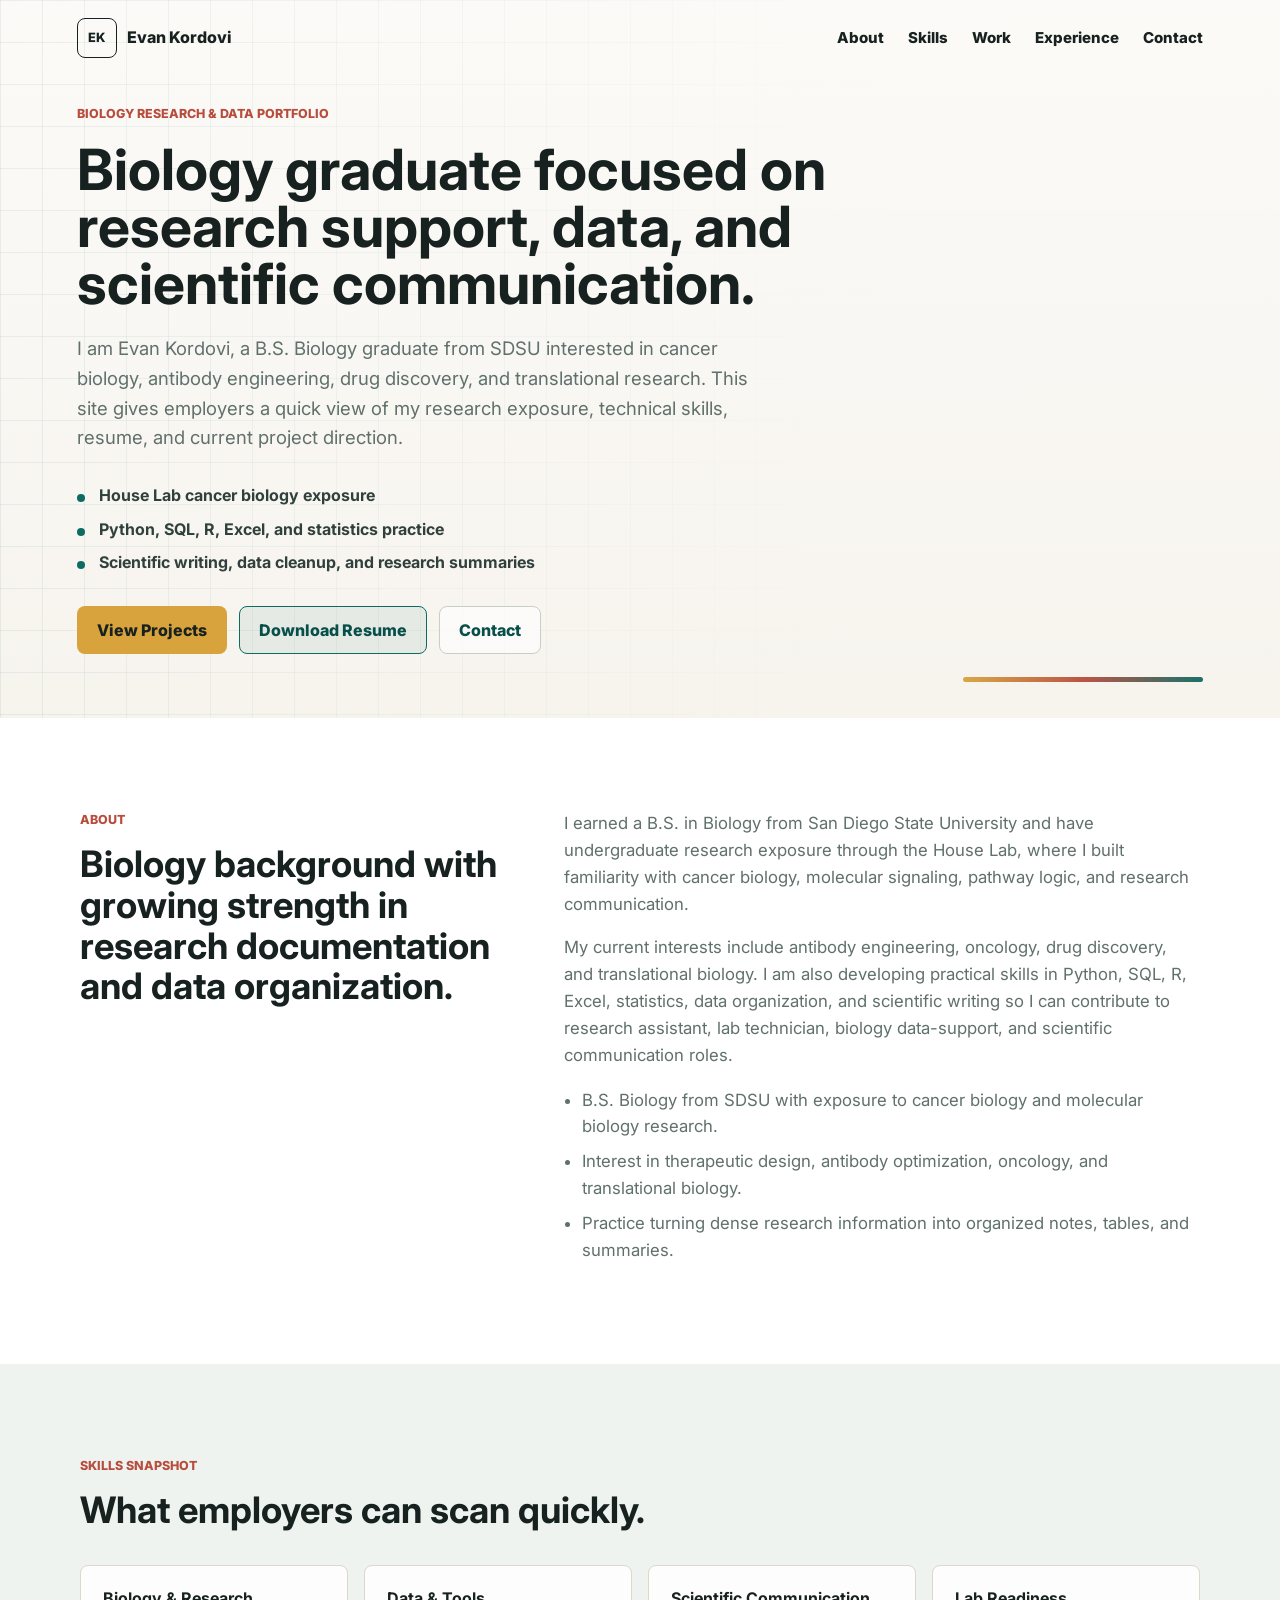
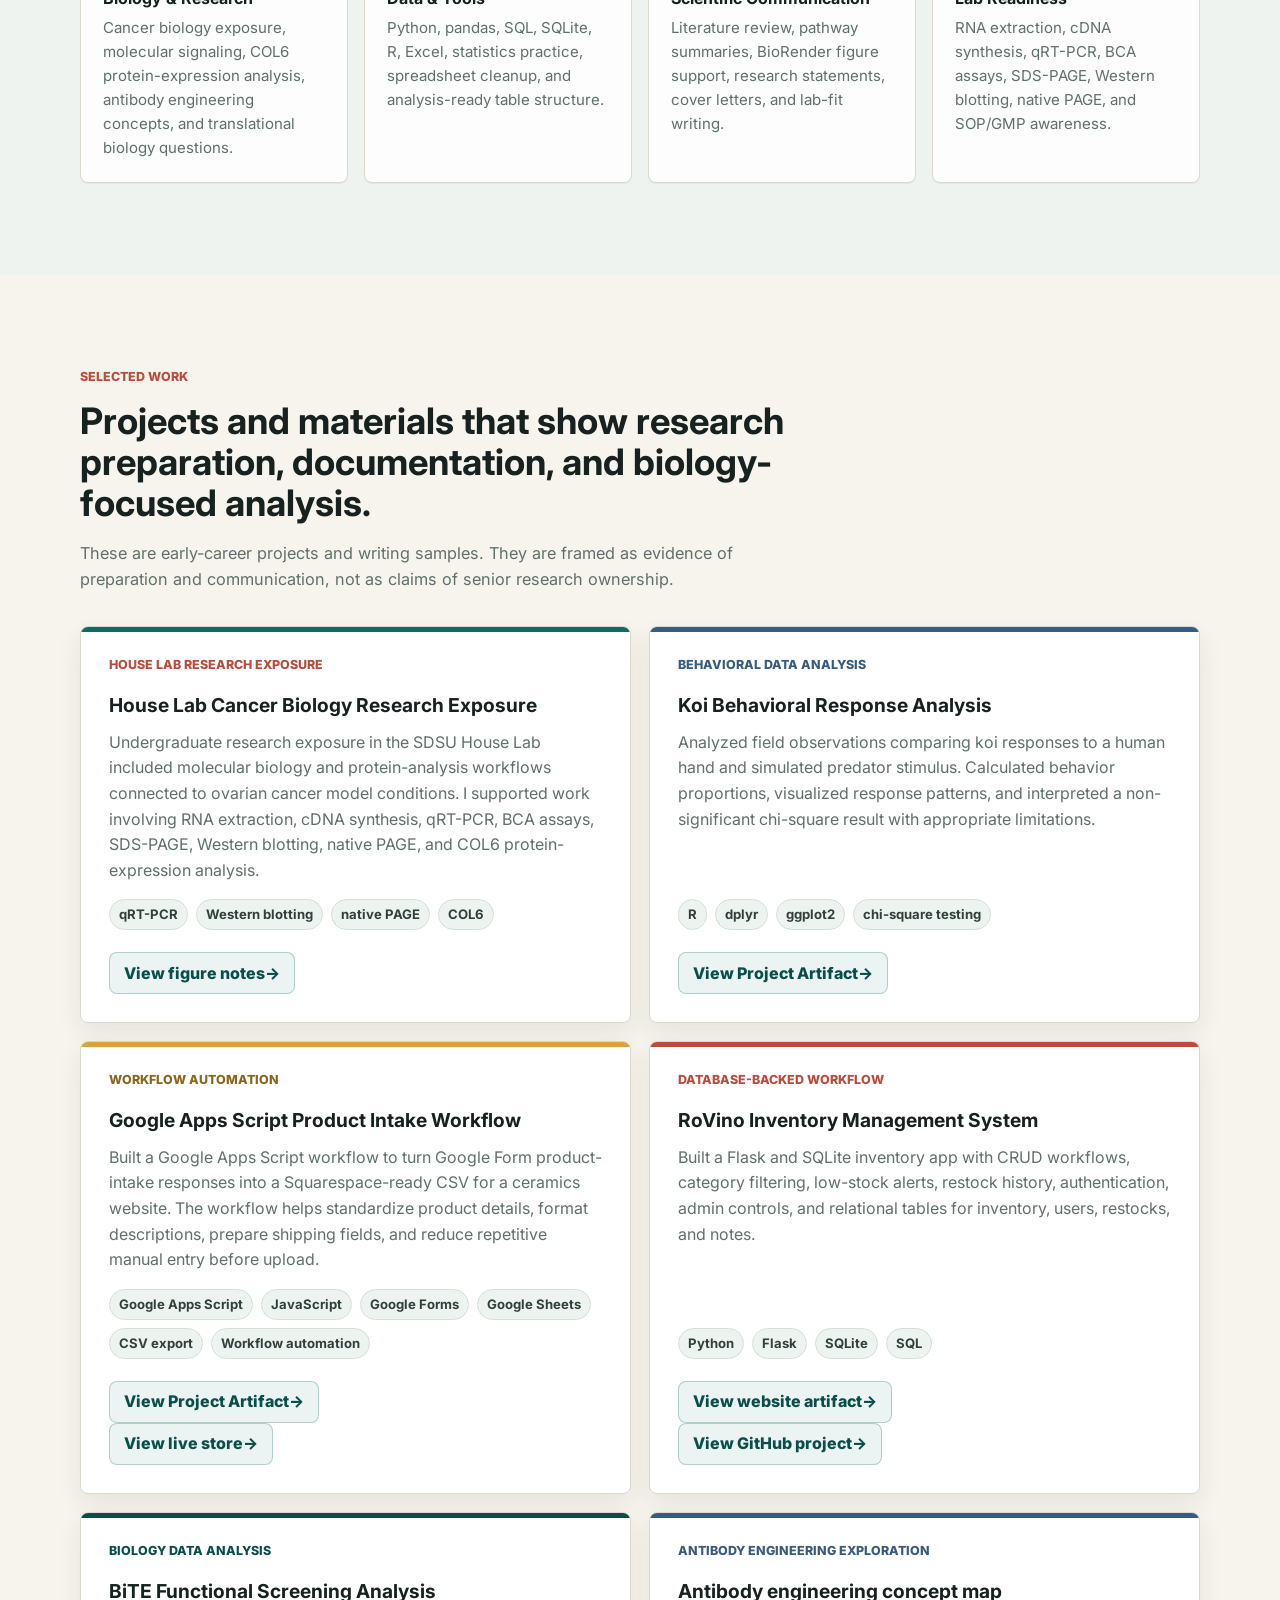
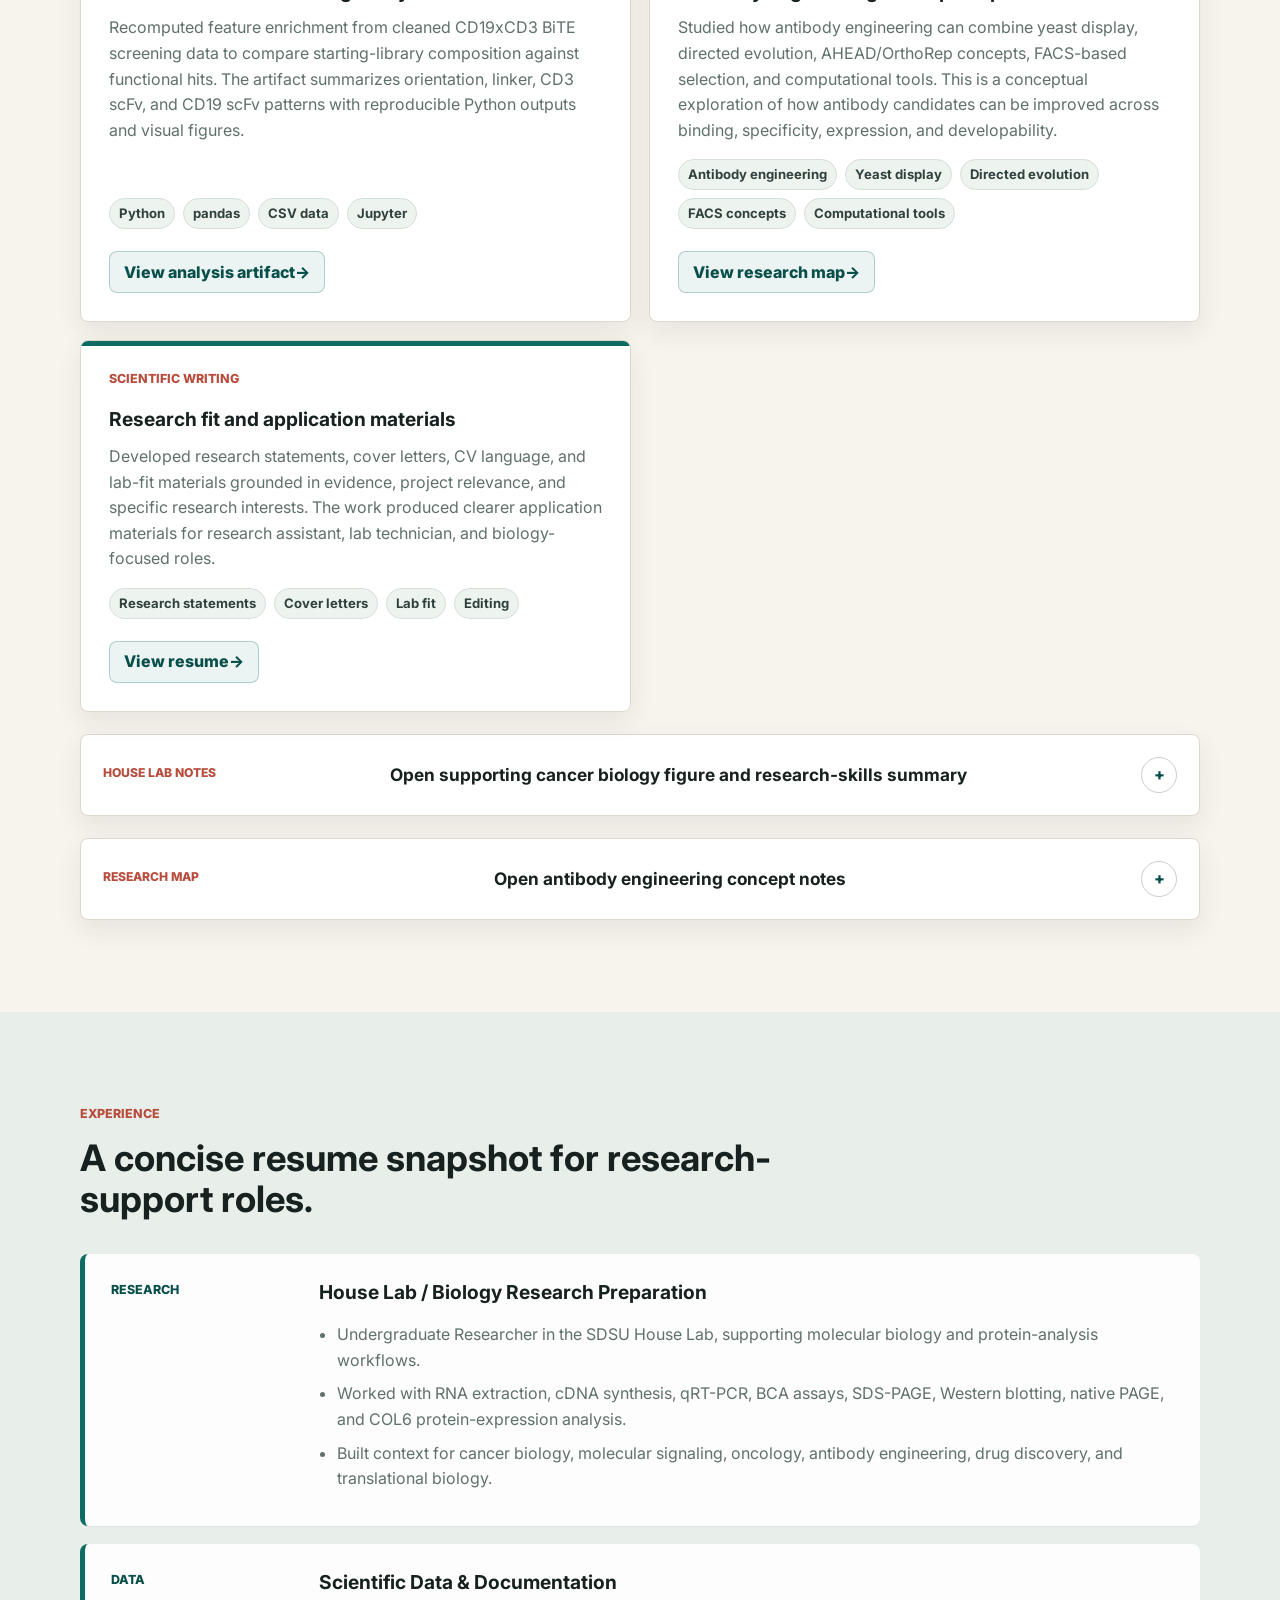
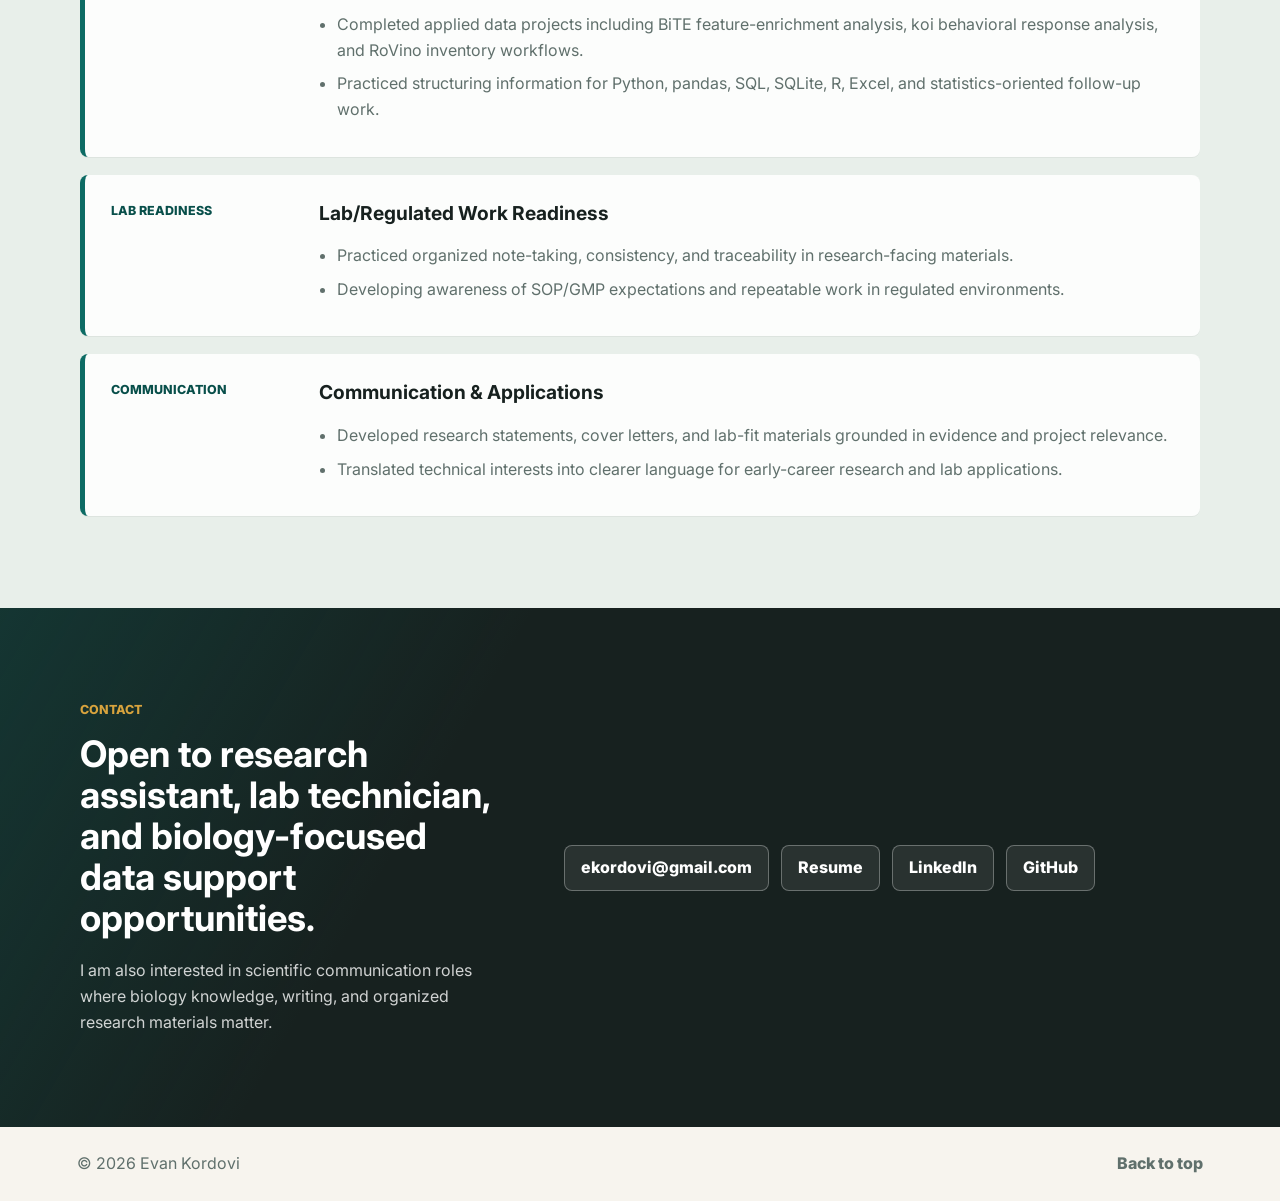
==== commit bb79c9fd: "Undo big E's dumb editing" ====
--- a/index.html
+++ b/index.html
@@ -112,6 +112,7 @@
         <div class="section-inner">
           <div class="section-heading">
             <p class="section-label">Skills Snapshot</p>
+            <h2 id="skills-title">What employers can scan quickly.</h2>
           </div>
 
           <div class="skills-grid" aria-label="Skill categories">
@@ -139,8 +140,11 @@
         <div class="section-inner">
           <div class="section-heading">
             <p class="section-label">Selected Work</p>
+            <h2 id="work-title">Projects and materials that show research preparation, documentation, and biology-focused analysis.</h2>
             <p class="section-intro">
-              These are early-career projects about science that excited me, not claims of senior research.
+              These are early-career projects and writing samples. They are framed
+              as evidence of preparation and communication, not as claims of senior
+              research ownership.
             </p>
           </div>
 
@@ -236,6 +240,7 @@
               <ul class="skill-row" aria-label="Skills and tools used">
                 <li>Python</li>
                 <li>Flask</li>
+                <li>SQLite</li>
                 <li>SQL</li>
               </ul>
               <a
@@ -265,6 +270,45 @@
               </ul>
               <a class="card-link" href="bite.html" aria-label="View Evan's BiTE functional screening analysis artifact">View analysis artifact</a>
             </article>
+
+            <article class="project-card">
+              <p class="project-tag">Antibody engineering exploration</p>
+              <h3>Antibody engineering concept map</h3>
+              <p>
+                Studied how antibody engineering can combine yeast display, directed
+                evolution, AHEAD/OrthoRep concepts, FACS-based selection, and
+                computational tools. This is a conceptual exploration of how antibody
+                candidates can be improved across binding, specificity, expression,
+                and developability.
+              </p>
+              <ul class="skill-row" aria-label="Skills and tools used">
+                <li>Antibody engineering</li>
+                <li>Yeast display</li>
+                <li>Directed evolution</li>
+                <li>FACS concepts</li>
+                <li>Computational tools</li>
+              </ul>
+              <a class="card-link" href="#antibody-map" data-open-details="antibody-map" aria-label="Open Evan's antibody engineering research map">View research map</a>
+            </article>
+
+            <article class="project-card">
+              <p class="project-tag">Scientific writing</p>
+              <h3>Research fit and application materials</h3>
+              <p>
+                Developed research statements, cover letters, CV language, and
+                lab-fit materials grounded in evidence, project relevance, and
+                specific research interests. The work produced clearer application
+                materials for research assistant, lab technician, and biology-focused roles.
+              </p>
+              <ul class="skill-row" aria-label="Skills and tools used">
+                <li>Research statements</li>
+                <li>Cover letters</li>
+                <li>Lab fit</li>
+                <li>Editing</li>
+              </ul>
+              <a class="card-link" href="assets/evan-kordovi-resume.pdf" download aria-label="Download Evan Kordovi's resume">View resume</a>
+            </article>
+          </div>
 
           <details class="research-figure" id="house-lab-notes">
             <summary>
@@ -293,11 +337,32 @@
             </div>
           </details>
 
+          <details class="research-figure" id="antibody-map">
+            <summary>
+              <span>Research map</span>
+              <strong>Open antibody engineering concept notes</strong>
+            </summary>
+            <div class="note-layout">
+              <p>
+                This is a conceptual map of an area I am studying, not a claim of
+                direct platform experience. The focus is how experimental selection
+                systems and computational tools can support antibody optimization.
+              </p>
+              <ul class="evidence-list">
+                <li>Yeast display and FACS concepts as ways to connect phenotype, binding signal, and selection.</li>
+                <li>Directed evolution and AHEAD/OrthoRep concepts as frameworks for iterative antibody improvement.</li>
+                <li>Computational tools as support for organizing sequence, feature, and developability questions.</li>
+              </ul>
+            </div>
+          </details>
+        </div>
+      </section>
+
       <section class="section timeline-band" id="experience" aria-labelledby="experience-title">
         <div class="section-inner">
           <div class="section-heading">
             <p class="section-label">Experience</p>
-            <h2 id="experience-title">A concise resume snapshot.</h2>
+            <h2 id="experience-title">A concise resume snapshot for research-support roles.</h2>
           </div>
 
           <div class="timeline">
@@ -335,6 +400,16 @@
               </div>
             </article>
 
+            <article class="timeline-item">
+              <p class="timeline-date">Communication</p>
+              <div>
+                <h3>Communication & Applications</h3>
+                <ul>
+                  <li>Developed research statements, cover letters, and lab-fit materials grounded in evidence and project relevance.</li>
+                  <li>Translated technical interests into clearer language for early-career research and lab applications.</li>
+                </ul>
+              </div>
+            </article>
           </div>
         </div>
       </section>
@@ -366,4 +441,4 @@
 
     <script src="script.js"></script>
   </body>
-</html>
+</html>
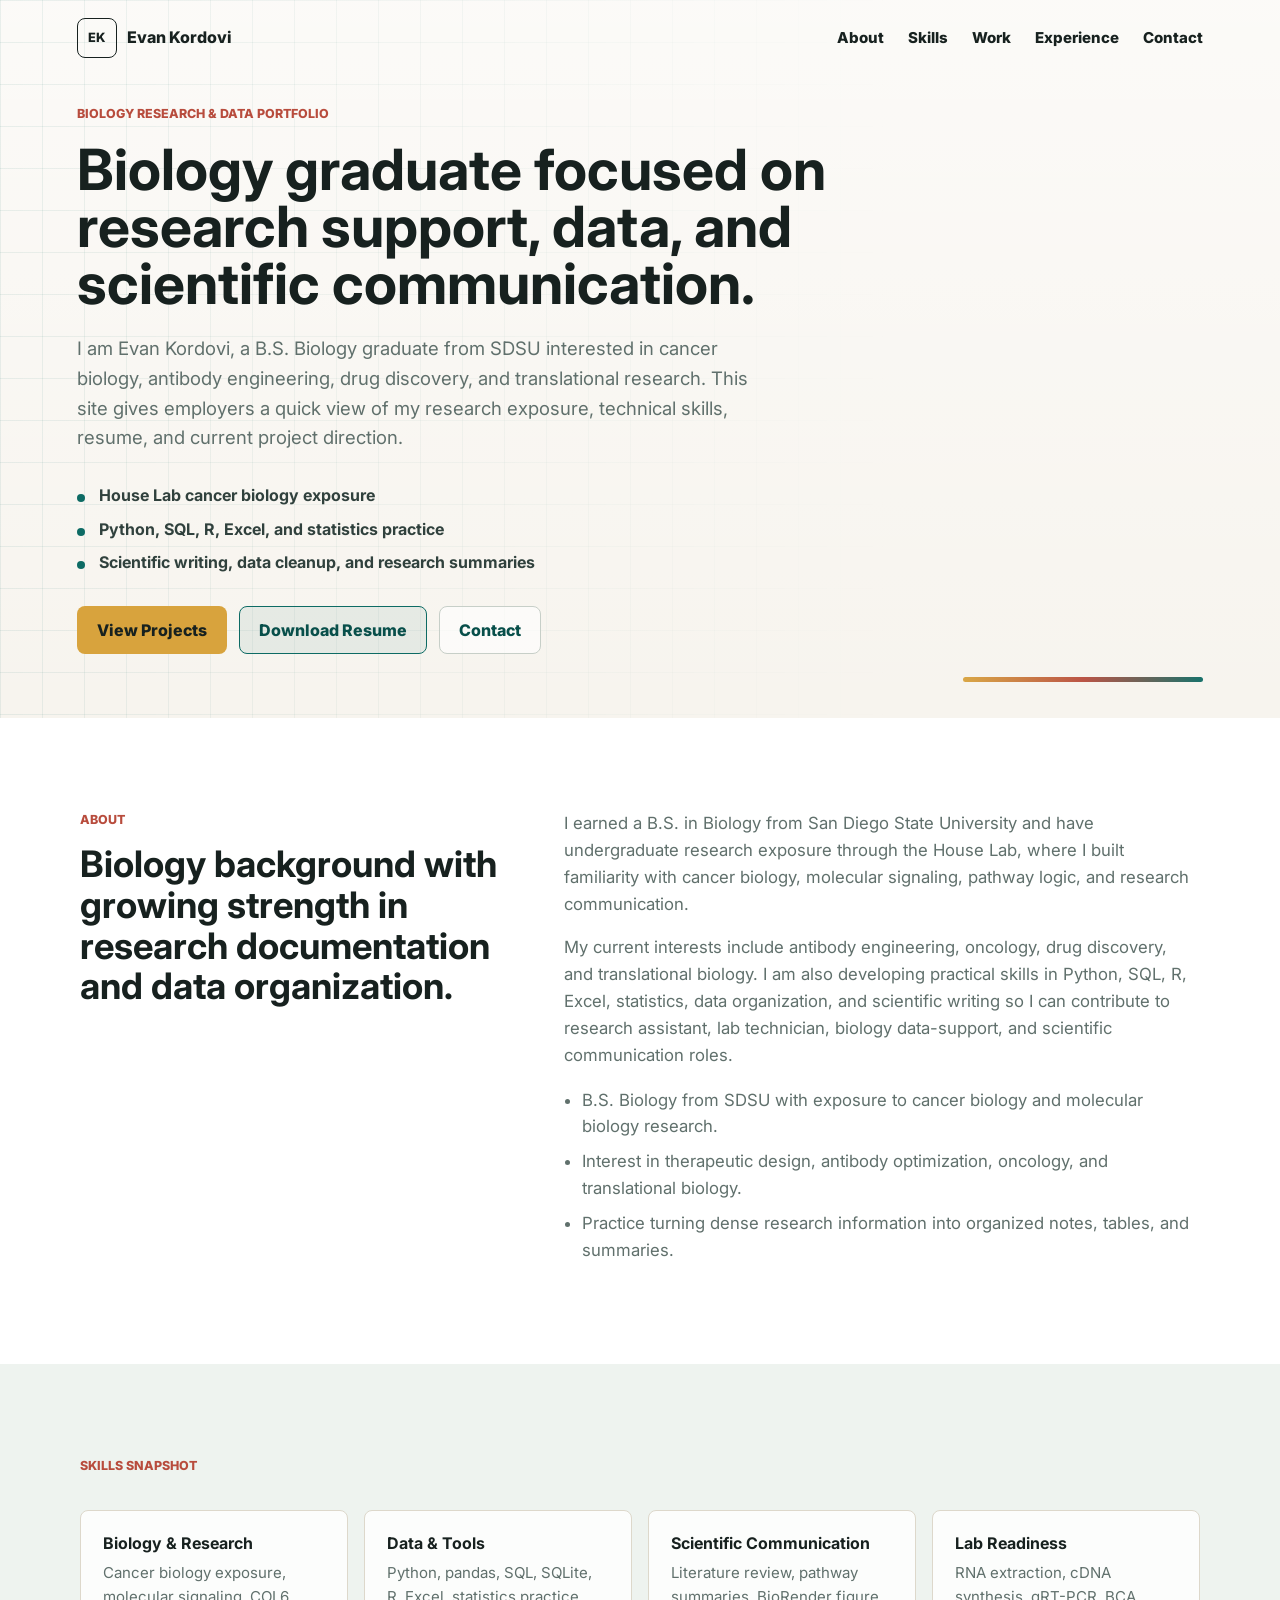
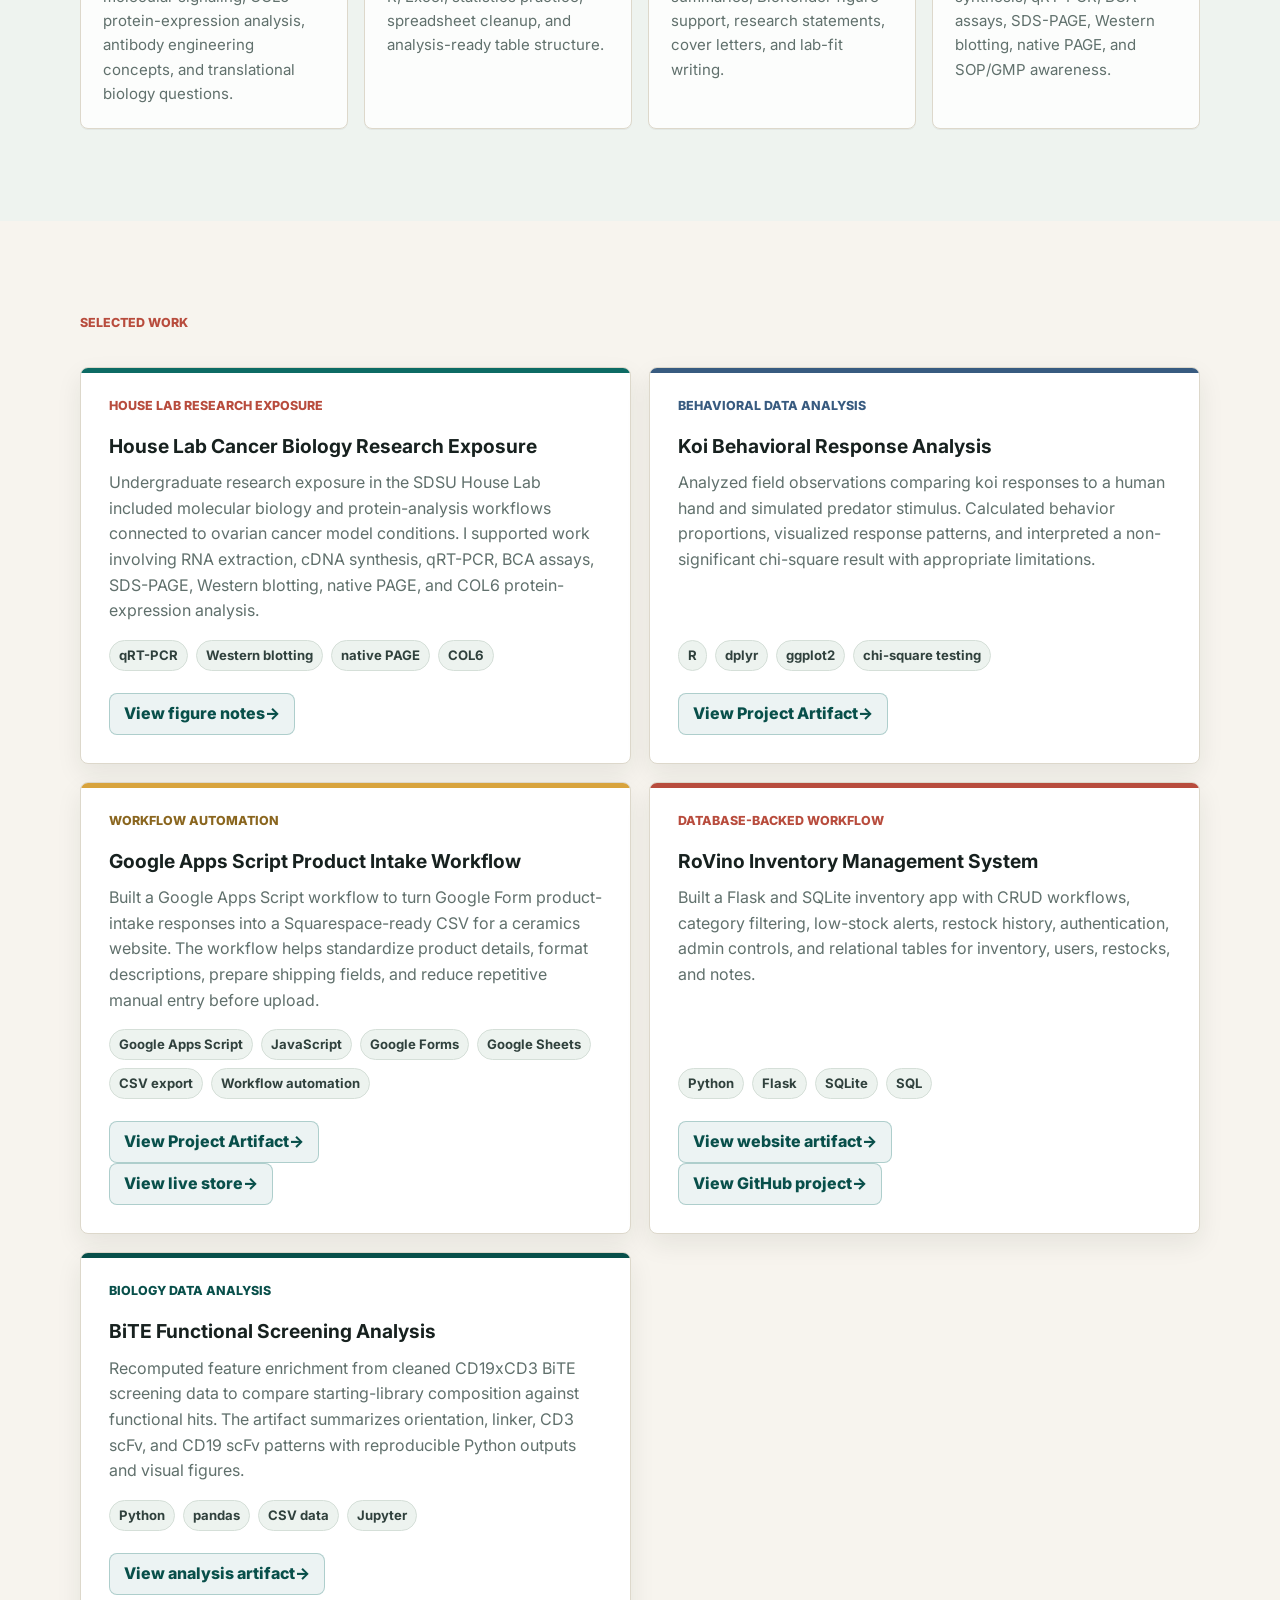
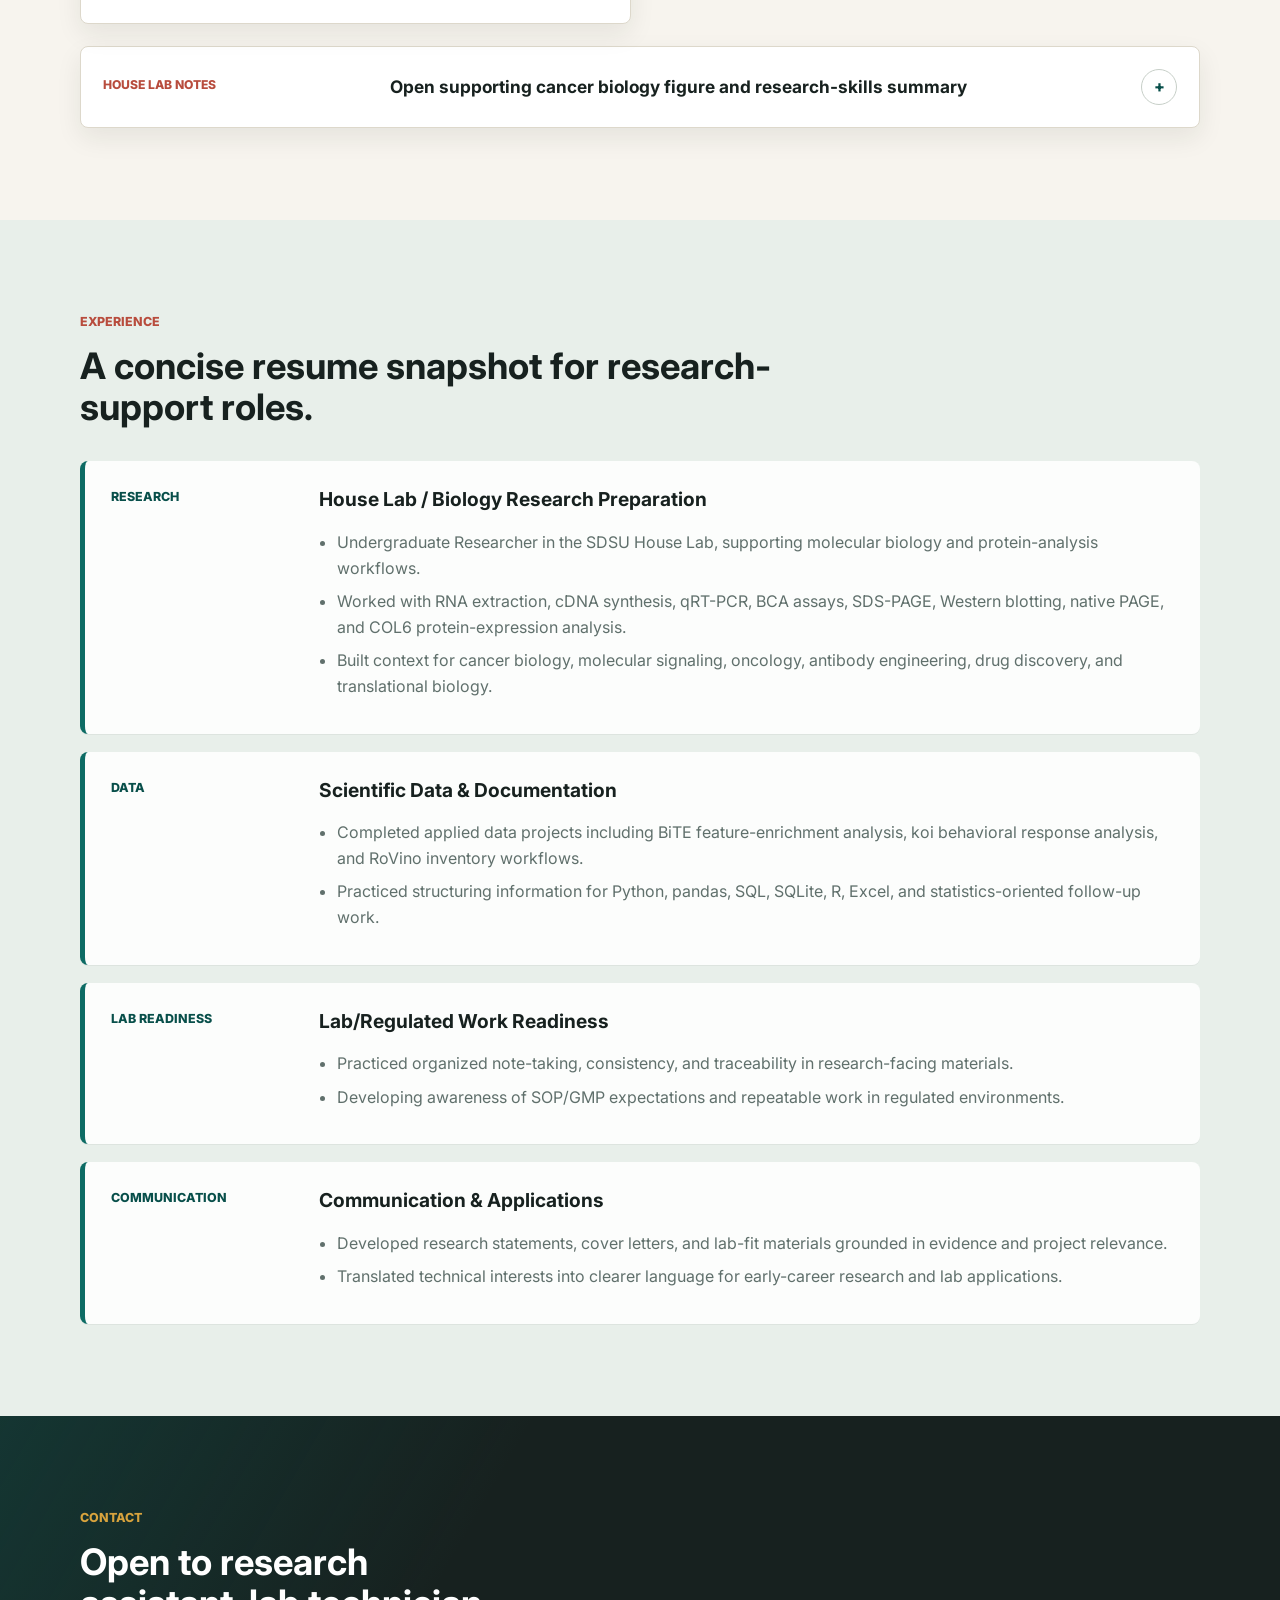
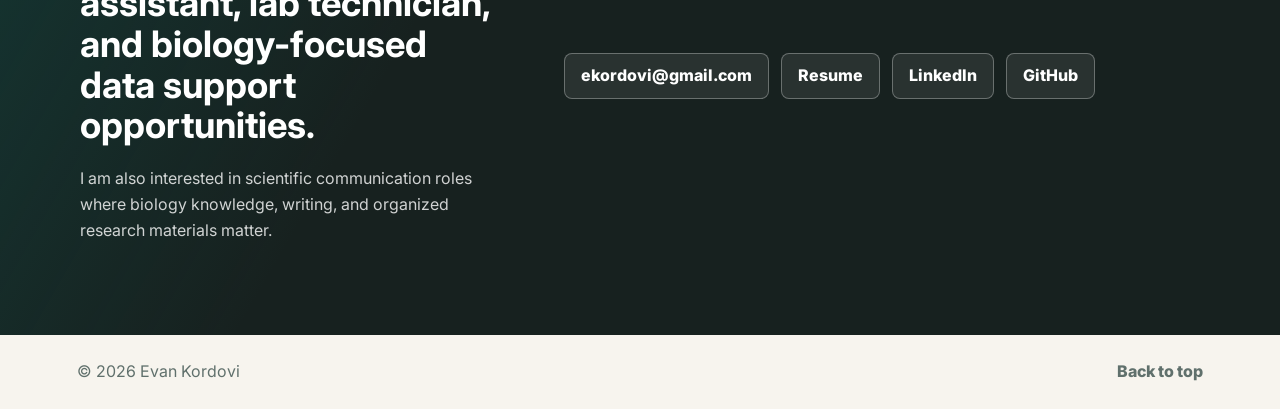
==== commit 708cb8fe: "codex fixes yeeep" ====
--- a/index.html
+++ b/index.html
@@ -108,11 +108,10 @@
         </div>
       </section>
 
-      <section class="section skills-band" id="skills" aria-labelledby="skills-title">
+      <section class="section skills-band" id="skills" aria-label="Skills snapshot">
         <div class="section-inner">
           <div class="section-heading">
             <p class="section-label">Skills Snapshot</p>
-            <h2 id="skills-title">What employers can scan quickly.</h2>
           </div>
 
           <div class="skills-grid" aria-label="Skill categories">
@@ -136,16 +135,10 @@
         </div>
       </section>
 
-      <section class="section" id="work" aria-labelledby="work-title">
+      <section class="section" id="work" aria-label="Selected work">
         <div class="section-inner">
           <div class="section-heading">
             <p class="section-label">Selected Work</p>
-            <h2 id="work-title">Projects and materials that show research preparation, documentation, and biology-focused analysis.</h2>
-            <p class="section-intro">
-              These are early-career projects and writing samples. They are framed
-              as evidence of preparation and communication, not as claims of senior
-              research ownership.
-            </p>
           </div>
 
           <div class="project-grid">
@@ -271,43 +264,6 @@
               <a class="card-link" href="bite.html" aria-label="View Evan's BiTE functional screening analysis artifact">View analysis artifact</a>
             </article>
 
-            <article class="project-card">
-              <p class="project-tag">Antibody engineering exploration</p>
-              <h3>Antibody engineering concept map</h3>
-              <p>
-                Studied how antibody engineering can combine yeast display, directed
-                evolution, AHEAD/OrthoRep concepts, FACS-based selection, and
-                computational tools. This is a conceptual exploration of how antibody
-                candidates can be improved across binding, specificity, expression,
-                and developability.
-              </p>
-              <ul class="skill-row" aria-label="Skills and tools used">
-                <li>Antibody engineering</li>
-                <li>Yeast display</li>
-                <li>Directed evolution</li>
-                <li>FACS concepts</li>
-                <li>Computational tools</li>
-              </ul>
-              <a class="card-link" href="#antibody-map" data-open-details="antibody-map" aria-label="Open Evan's antibody engineering research map">View research map</a>
-            </article>
-
-            <article class="project-card">
-              <p class="project-tag">Scientific writing</p>
-              <h3>Research fit and application materials</h3>
-              <p>
-                Developed research statements, cover letters, CV language, and
-                lab-fit materials grounded in evidence, project relevance, and
-                specific research interests. The work produced clearer application
-                materials for research assistant, lab technician, and biology-focused roles.
-              </p>
-              <ul class="skill-row" aria-label="Skills and tools used">
-                <li>Research statements</li>
-                <li>Cover letters</li>
-                <li>Lab fit</li>
-                <li>Editing</li>
-              </ul>
-              <a class="card-link" href="assets/evan-kordovi-resume.pdf" download aria-label="Download Evan Kordovi's resume">View resume</a>
-            </article>
           </div>
 
           <details class="research-figure" id="house-lab-notes">
@@ -336,25 +292,6 @@
               </div>
             </div>
           </details>
-
-          <details class="research-figure" id="antibody-map">
-            <summary>
-              <span>Research map</span>
-              <strong>Open antibody engineering concept notes</strong>
-            </summary>
-            <div class="note-layout">
-              <p>
-                This is a conceptual map of an area I am studying, not a claim of
-                direct platform experience. The focus is how experimental selection
-                systems and computational tools can support antibody optimization.
-              </p>
-              <ul class="evidence-list">
-                <li>Yeast display and FACS concepts as ways to connect phenotype, binding signal, and selection.</li>
-                <li>Directed evolution and AHEAD/OrthoRep concepts as frameworks for iterative antibody improvement.</li>
-                <li>Computational tools as support for organizing sequence, feature, and developability questions.</li>
-              </ul>
-            </div>
-          </details>
         </div>
       </section>
 
@@ -441,4 +378,4 @@
 
     <script src="script.js"></script>
   </body>
-</html>+</html>
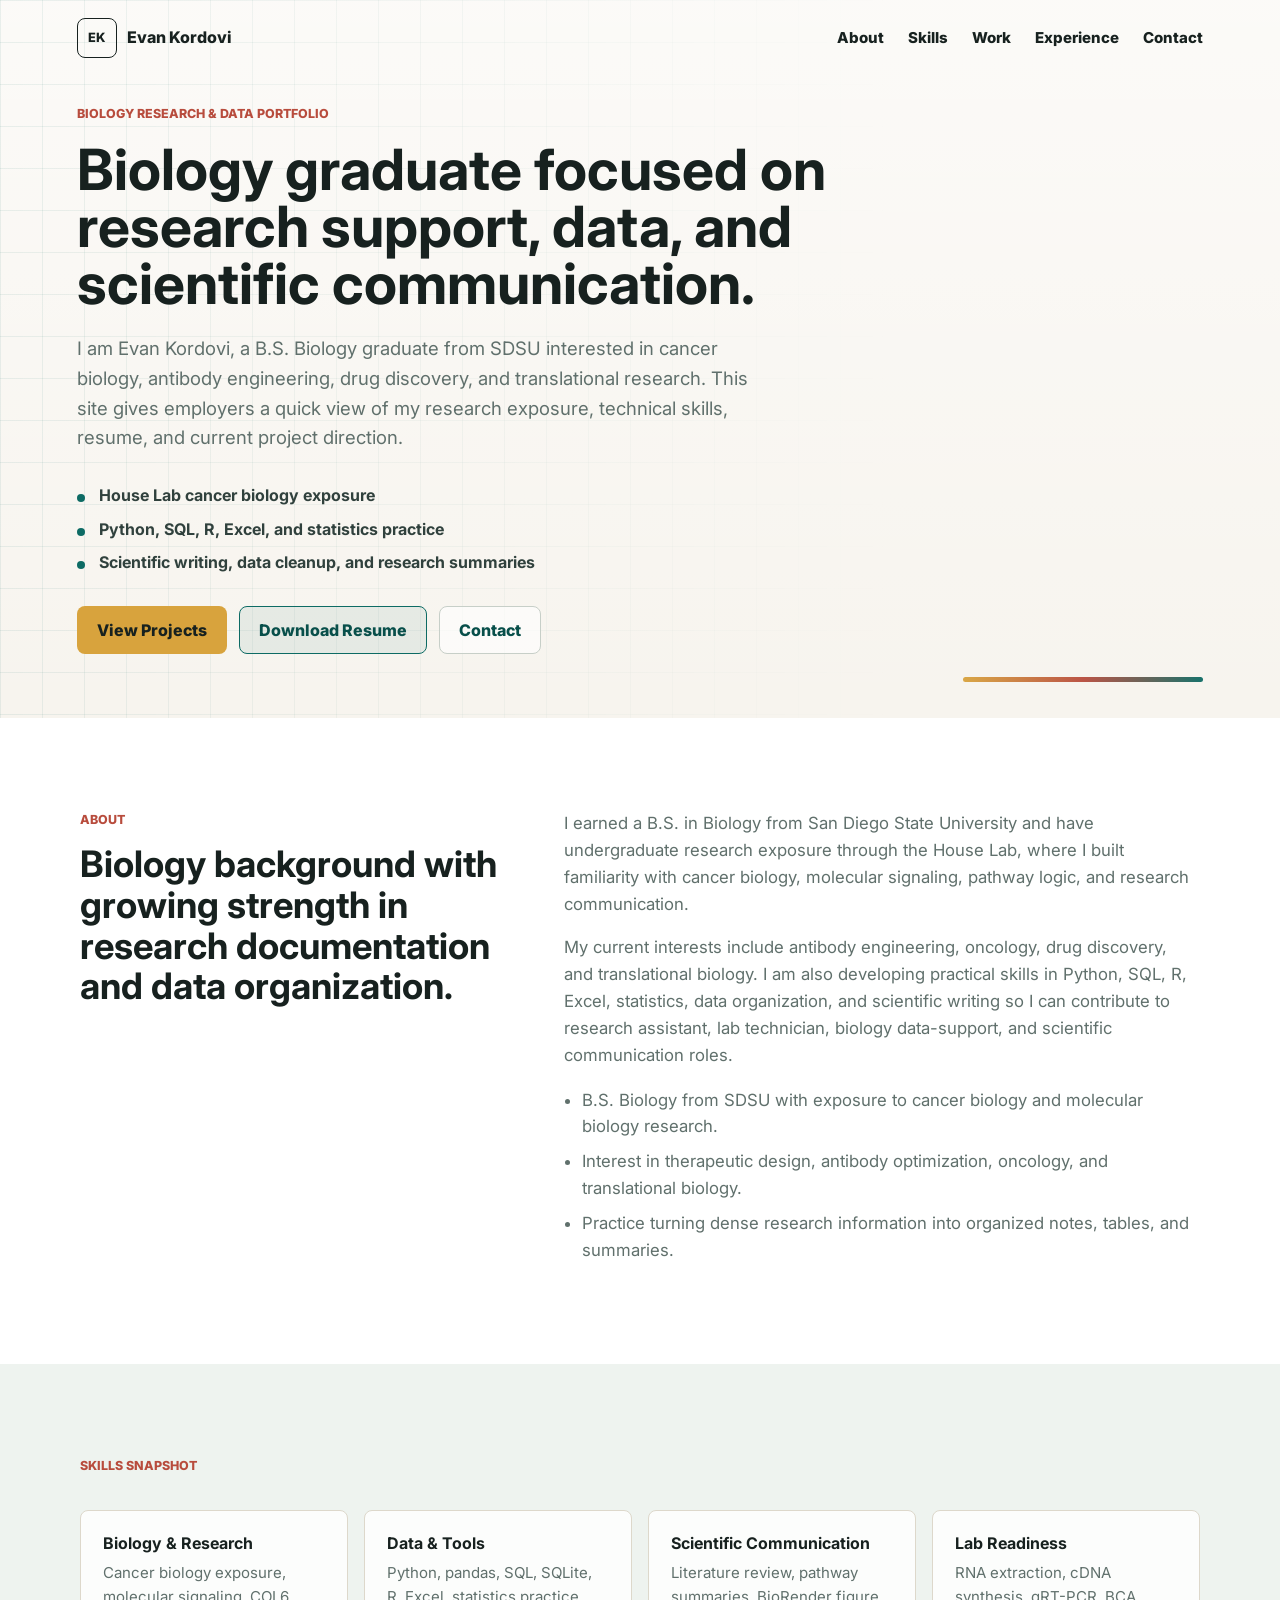
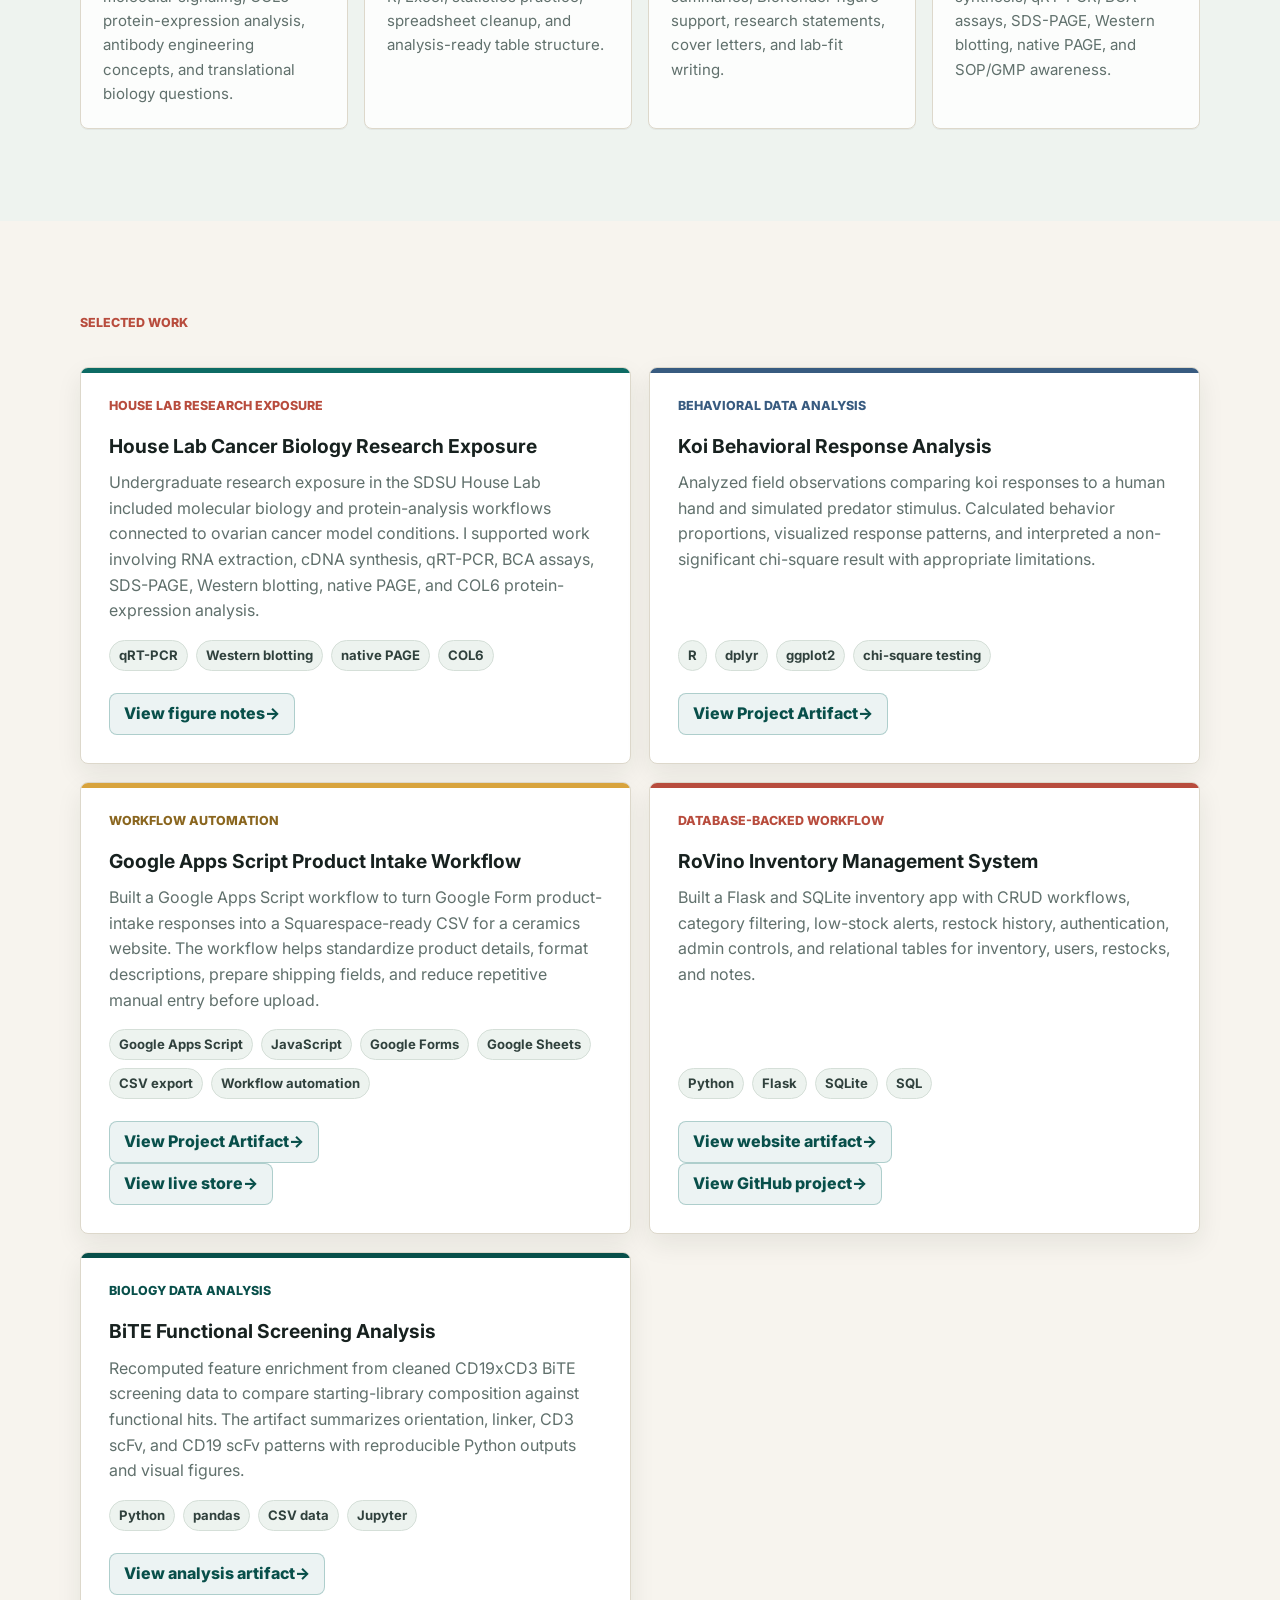
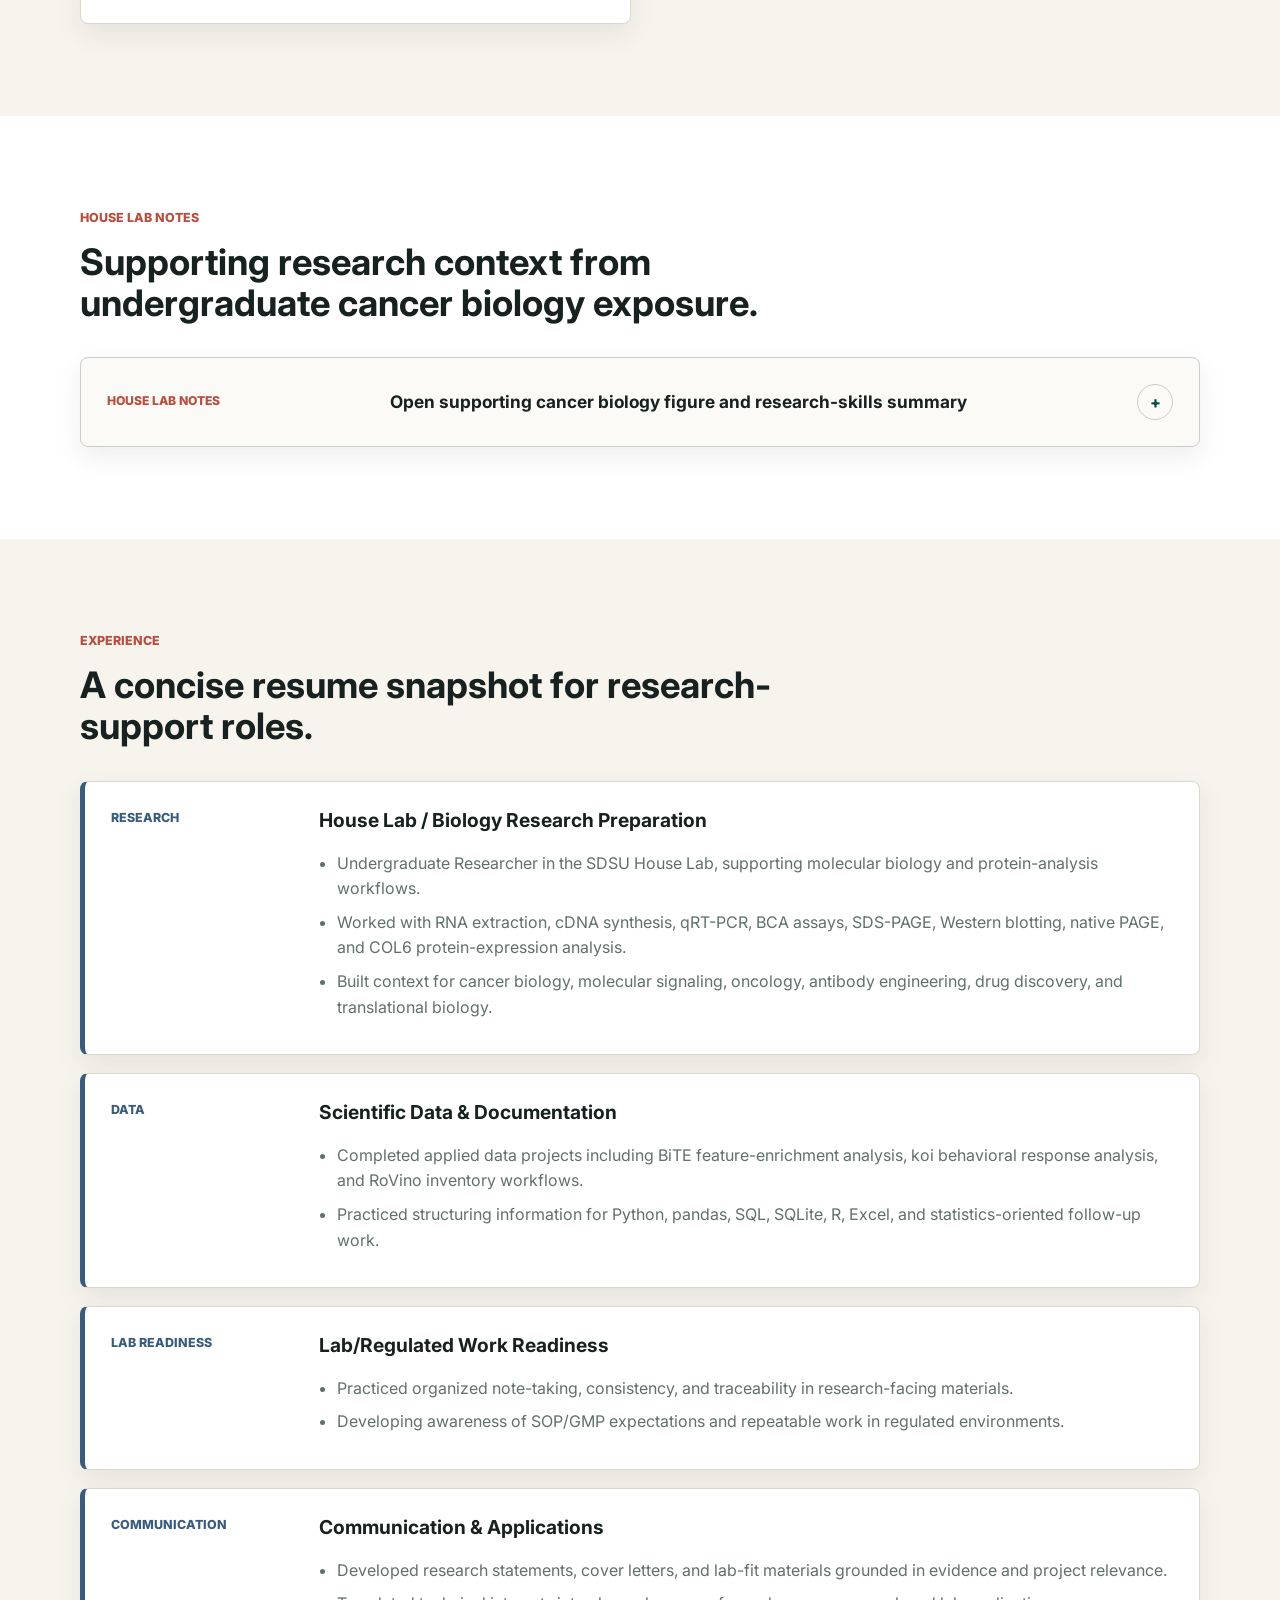
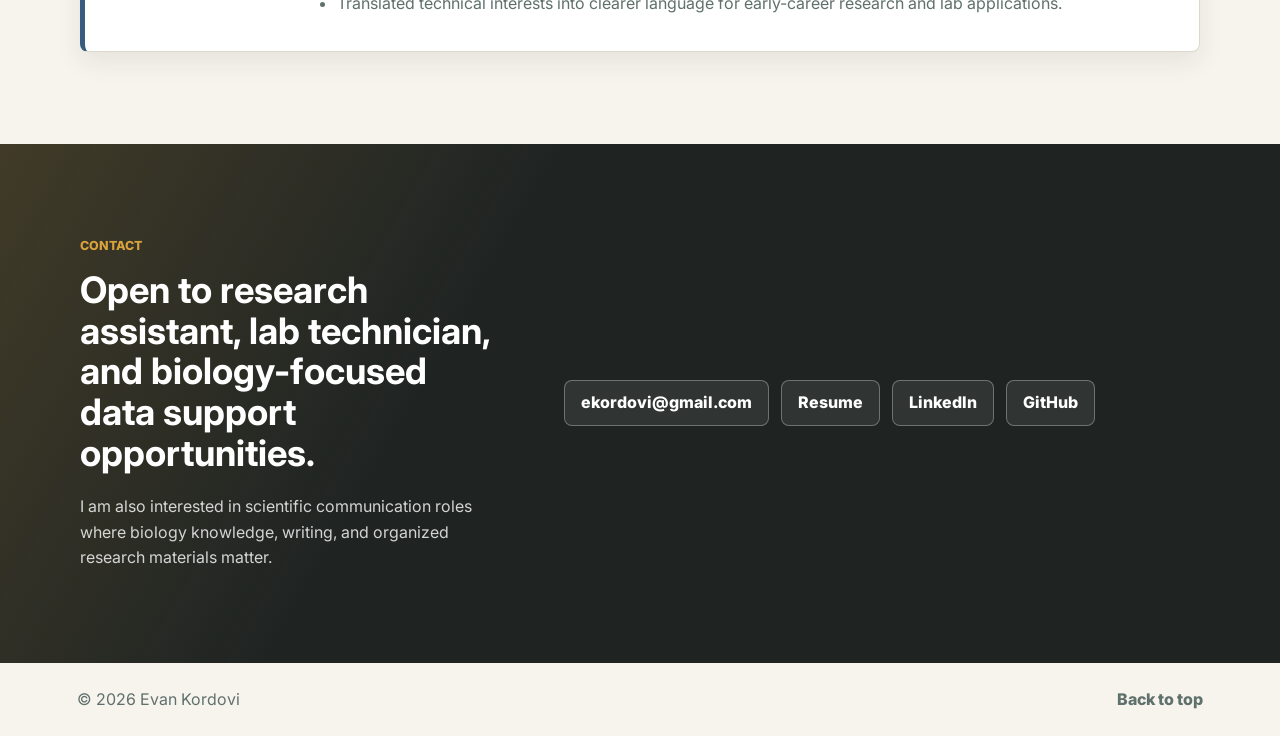
==== commit 71bb85b1: "fixes to formatting" ====
--- a/index.html
+++ b/index.html
@@ -265,7 +265,15 @@
             </article>
 
           </div>
-
+        </div>
+      </section>
+
+      <section class="section lab-notes-band" aria-labelledby="house-lab-notes-title">
+        <div class="section-inner">
+          <div class="section-heading">
+            <p class="section-label">House Lab Notes</p>
+            <h2 id="house-lab-notes-title">Supporting research context from undergraduate cancer biology exposure.</h2>
+          </div>
           <details class="research-figure" id="house-lab-notes">
             <summary>
               <span>House Lab notes</span>
--- a/styles.css
+++ b/styles.css
@@ -465,8 +465,8 @@
 }
 
 .research-figure {
-  margin: 22px 0 0;
-  padding: 22px;
+  margin: 0;
+  padding: 26px;
   border: 1px solid var(--line);
   border-radius: var(--radius);
   background: var(--surface);
@@ -641,6 +641,19 @@
   color: var(--muted);
 }
 
+.lab-notes-band {
+  background: var(--surface);
+}
+
+.lab-notes-band .section-heading {
+  max-width: 720px;
+}
+
+.lab-notes-band .research-figure {
+  border-color: var(--line-strong);
+  background: #fbfaf6;
+}
+
 .artifact {
   margin: 16px 0 20px;
   padding: 12px 14px;
@@ -694,7 +707,7 @@
 }
 
 .timeline-band {
-  background: #e8efea;
+  background: var(--paper);
 }
 
 .timeline {
@@ -707,14 +720,15 @@
   grid-template-columns: 180px minmax(0, 1fr);
   gap: 28px;
   padding: 26px;
-  border-left: 5px solid var(--teal);
-  border-radius: var(--radius);
-  background: rgba(255, 255, 255, 0.86);
-  box-shadow: 0 1px 0 rgba(23, 33, 31, 0.05);
+  border: 1px solid var(--line);
+  border-left: 5px solid var(--blue);
+  border-radius: var(--radius);
+  background: var(--surface);
+  box-shadow: var(--shadow-soft);
 }
 
 .timeline-date {
-  color: var(--teal-dark);
+  color: var(--blue);
 }
 
 .timeline-item h3 {
@@ -728,8 +742,8 @@
 .contact-section {
   color: var(--surface);
   background:
-    linear-gradient(120deg, rgba(13, 107, 100, 0.28), transparent 34%),
-    var(--ink);
+    linear-gradient(120deg, rgba(216, 163, 61, 0.18), transparent 36%),
+    #1f2423;
 }
 
 .contact-section .section-label {
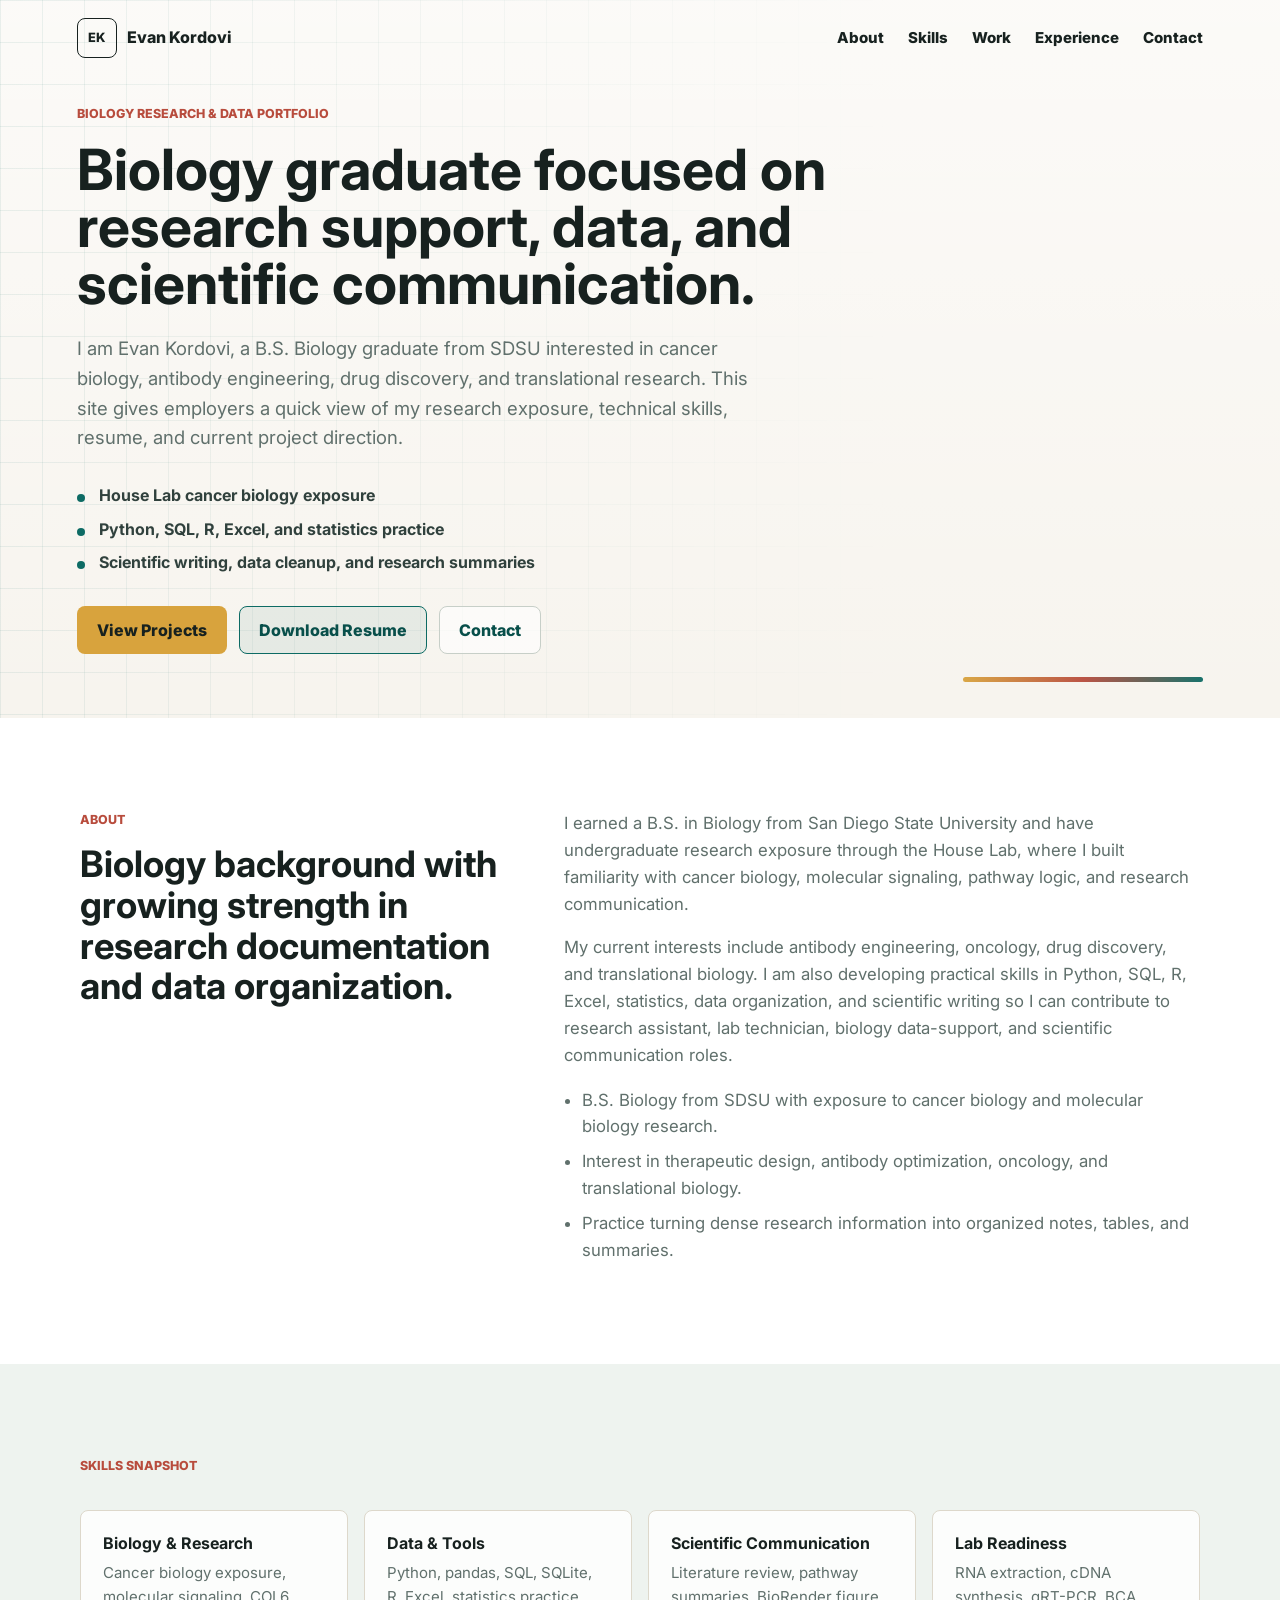
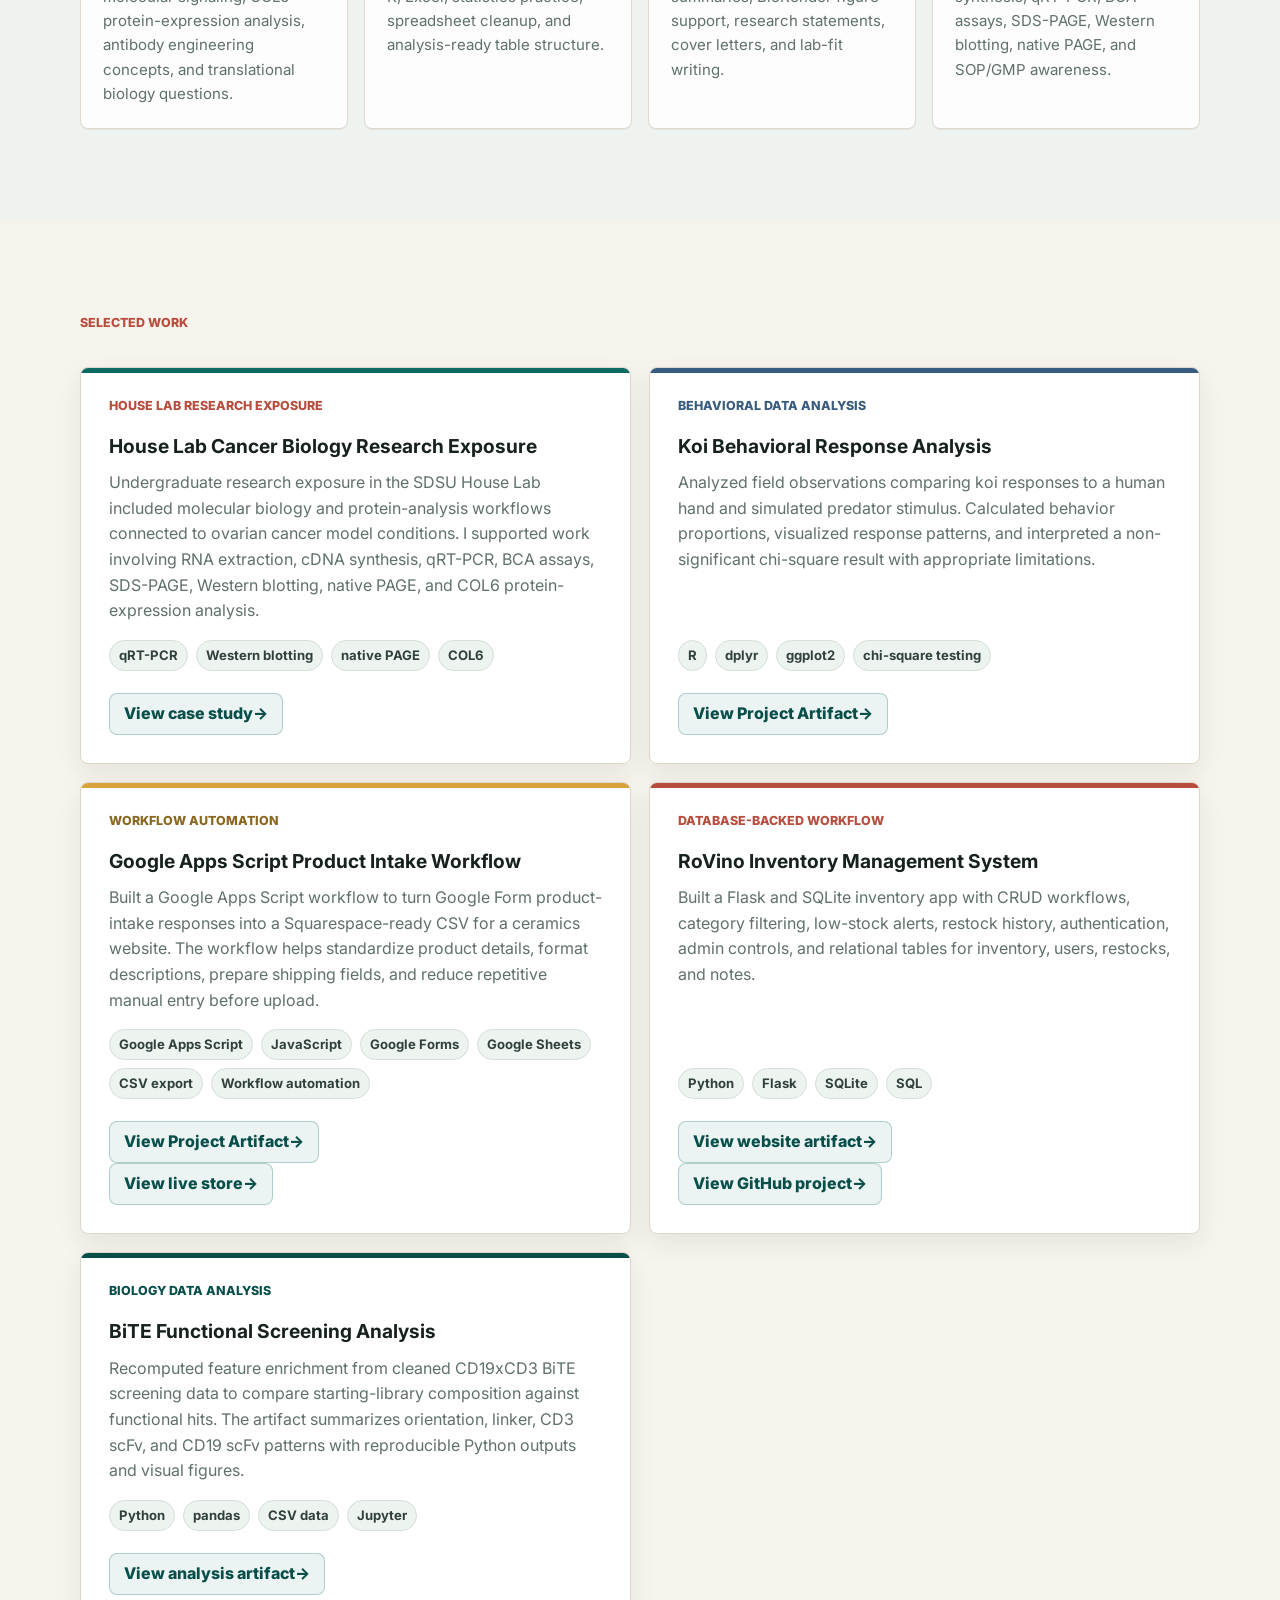
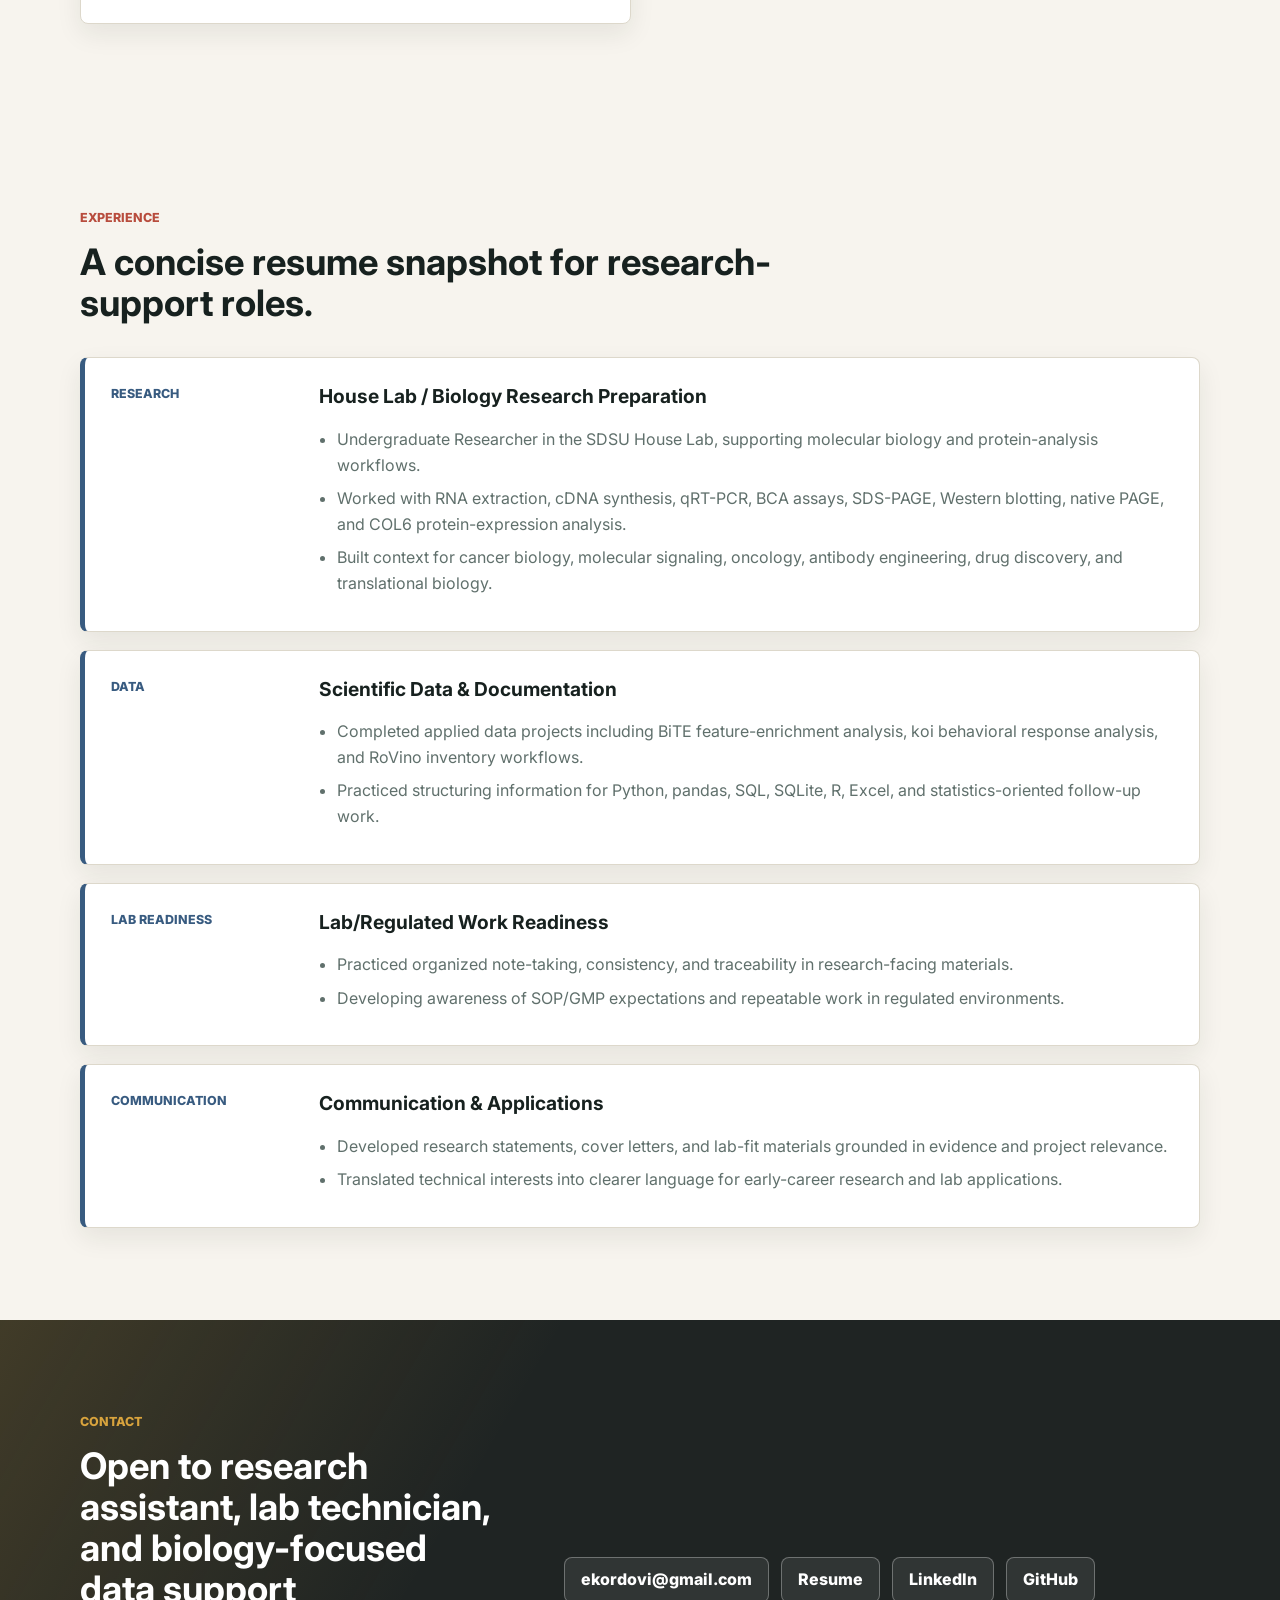
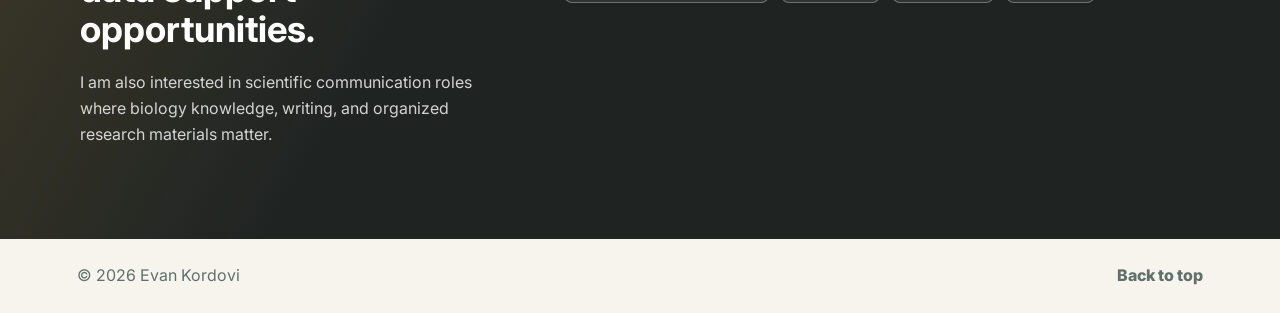
==== commit 11066fd2: "changes to house lab section" ====
--- a/index.html
+++ b/index.html
@@ -158,7 +158,7 @@
                 <li>native PAGE</li>
                 <li>COL6</li>
               </ul>
-              <a class="card-link" href="#house-lab-notes" data-open-details="house-lab-notes" aria-label="Open Evan's House Lab research notes">View figure notes</a>
+              <a class="card-link" href="house-lab.html" aria-label="View Evan's House Lab cancer biology case study">View case study</a>
             </article>
 
             <article class="project-card">
@@ -268,41 +268,6 @@
         </div>
       </section>
 
-      <section class="section lab-notes-band" aria-labelledby="house-lab-notes-title">
-        <div class="section-inner">
-          <div class="section-heading">
-            <p class="section-label">House Lab Notes</p>
-            <h2 id="house-lab-notes-title">Supporting research context from undergraduate cancer biology exposure.</h2>
-          </div>
-          <details class="research-figure" id="house-lab-notes">
-            <summary>
-              <span>House Lab notes</span>
-              <strong>Open supporting cancer biology figure and research-skills summary</strong>
-            </summary>
-            <div class="figure-layout">
-              <img
-                src="assets/tweak-fn14-nfkb-biorender.png"
-                alt="BioRender schematic of TWEAK-Fn14 and NF-kB signaling connected to COL6 expression and ovarian cancer cell behavior"
-                loading="lazy"
-              />
-              <div>
-                <p>
-                  The BioRender figure is supporting evidence, not the main project.
-                  The stronger signal is the House Lab research exposure behind it:
-                  molecular biology work, protein-expression analysis, pathway-focused
-                  reading, and practice explaining cancer biology concepts.
-                </p>
-                <ul class="evidence-list">
-                  <li>Supported workflows involving RNA extraction, cDNA synthesis, qRT-PCR, BCA assays, SDS-PAGE, Western blotting, and native PAGE.</li>
-                  <li>Evaluated COL6 protein expression using native Western blot data and GAPDH normalization across ovarian cancer model conditions.</li>
-                  <li>Used BioRender to communicate TWEAK-Fn14/NF-kB signaling and COL6-associated stromal remodeling context.</li>
-                </ul>
-              </div>
-            </div>
-          </details>
-        </div>
-      </section>
-
       <section class="section timeline-band" id="experience" aria-labelledby="experience-title">
         <div class="section-inner">
           <div class="section-heading">
--- a/styles.css
+++ b/styles.css
@@ -464,100 +464,6 @@
   font-size: 0.94rem;
 }
 
-.research-figure {
-  margin: 0;
-  padding: 26px;
-  border: 1px solid var(--line);
-  border-radius: var(--radius);
-  background: var(--surface);
-  box-shadow: var(--shadow-soft);
-}
-
-.research-figure summary {
-  display: flex;
-  align-items: center;
-  justify-content: space-between;
-  gap: 18px;
-  cursor: pointer;
-  list-style: none;
-}
-
-.research-figure summary::-webkit-details-marker {
-  display: none;
-}
-
-.research-figure summary::after {
-  display: inline-flex;
-  align-items: center;
-  justify-content: center;
-  min-width: 34px;
-  height: 34px;
-  border: 1px solid var(--line-strong);
-  border-radius: 999px;
-  color: var(--teal-dark);
-  content: "+";
-  font-weight: 800;
-}
-
-.research-figure[open] summary::after {
-  content: "-";
-}
-
-.research-figure summary span {
-  display: block;
-  margin-bottom: 4px;
-  color: var(--coral);
-  font-size: 0.76rem;
-  font-weight: 800;
-  text-transform: uppercase;
-}
-
-.research-figure summary strong {
-  display: block;
-  font-size: 1.08rem;
-  line-height: 1.3;
-}
-
-.figure-layout {
-  display: grid;
-  grid-template-columns: minmax(0, 1.1fr) minmax(280px, 0.9fr);
-  gap: 26px;
-  align-items: center;
-  margin-top: 22px;
-}
-
-.figure-layout img {
-  width: 100%;
-  border: 1px solid #e4e8ed;
-  border-radius: var(--radius);
-  background: var(--surface);
-}
-
-.figure-layout p {
-  margin: 0;
-  color: var(--muted);
-}
-
-.note-layout {
-  max-width: 760px;
-  margin-top: 22px;
-}
-
-.note-layout p {
-  margin: 0;
-  color: var(--muted);
-}
-
-.evidence-list {
-  margin: 16px 0 0;
-  padding-left: 1.1rem;
-  color: var(--muted);
-}
-
-.evidence-list li {
-  margin-bottom: 8px;
-}
-
 .project-grid {
   display: grid;
   grid-template-columns: repeat(2, minmax(0, 1fr));
@@ -639,19 +545,6 @@
 
 .project-card p:not(.project-tag) {
   color: var(--muted);
-}
-
-.lab-notes-band {
-  background: var(--surface);
-}
-
-.lab-notes-band .section-heading {
-  max-width: 720px;
-}
-
-.lab-notes-band .research-figure {
-  border-color: var(--line-strong);
-  background: #fbfaf6;
 }
 
 .artifact {
@@ -964,6 +857,86 @@
 .findings-list p {
   margin-bottom: 0;
   color: var(--muted);
+}
+
+.method-grid {
+  display: grid;
+  grid-template-columns: repeat(3, minmax(0, 1fr));
+  gap: 16px;
+  width: min(1120px, 100%);
+  margin: 0 auto;
+}
+
+.method-grid article {
+  padding: 22px;
+  border: 1px solid var(--line);
+  border-radius: var(--radius);
+  background: rgba(255, 255, 255, 0.86);
+  box-shadow: var(--shadow-soft);
+}
+
+.method-grid span {
+  display: block;
+  margin-bottom: 10px;
+  color: var(--coral);
+  font-size: 0.74rem;
+  font-weight: 800;
+  text-transform: uppercase;
+}
+
+.method-grid h3 {
+  margin-bottom: 8px;
+  font-size: 1.05rem;
+}
+
+.method-grid p {
+  margin-bottom: 0;
+  color: var(--muted);
+  font-size: 0.94rem;
+}
+
+.sample-table-wrap {
+  width: min(1120px, 100%);
+  margin: 0 auto;
+  overflow-x: auto;
+  border: 1px solid var(--line);
+  border-radius: var(--radius);
+  background: var(--surface);
+  box-shadow: var(--shadow-soft);
+}
+
+.sample-table {
+  width: 100%;
+  min-width: 720px;
+  border-collapse: collapse;
+}
+
+.sample-table th,
+.sample-table td {
+  padding: 14px 16px;
+  border-bottom: 1px solid var(--line);
+  text-align: left;
+  vertical-align: top;
+}
+
+.sample-table th {
+  color: var(--ink);
+  background: #eef3ef;
+  font-size: 0.86rem;
+}
+
+.sample-table td {
+  color: var(--muted);
+  font-size: 0.94rem;
+}
+
+.sample-table tr:last-child td {
+  border-bottom: 0;
+}
+
+.pathway-figure {
+  width: min(980px, 100%);
+  margin: 0 auto;
 }
 
 .portrait-shot {
@@ -1060,12 +1033,12 @@
 
   .two-column,
   .contact-layout,
-  .figure-layout,
   .project-grid,
   .skills-grid,
   .artifact-hero,
   .screen-card,
   .findings-list,
+  .method-grid,
   .takeaway-grid {
     grid-template-columns: 1fr;
   }
@@ -1157,15 +1130,10 @@
     gap: 28px;
   }
 
-  .research-figure,
   .project-card,
   .timeline-item,
   .screen-card {
     padding: 18px;
-  }
-
-  .research-figure summary {
-    align-items: flex-start;
   }
 
   .timeline-item {
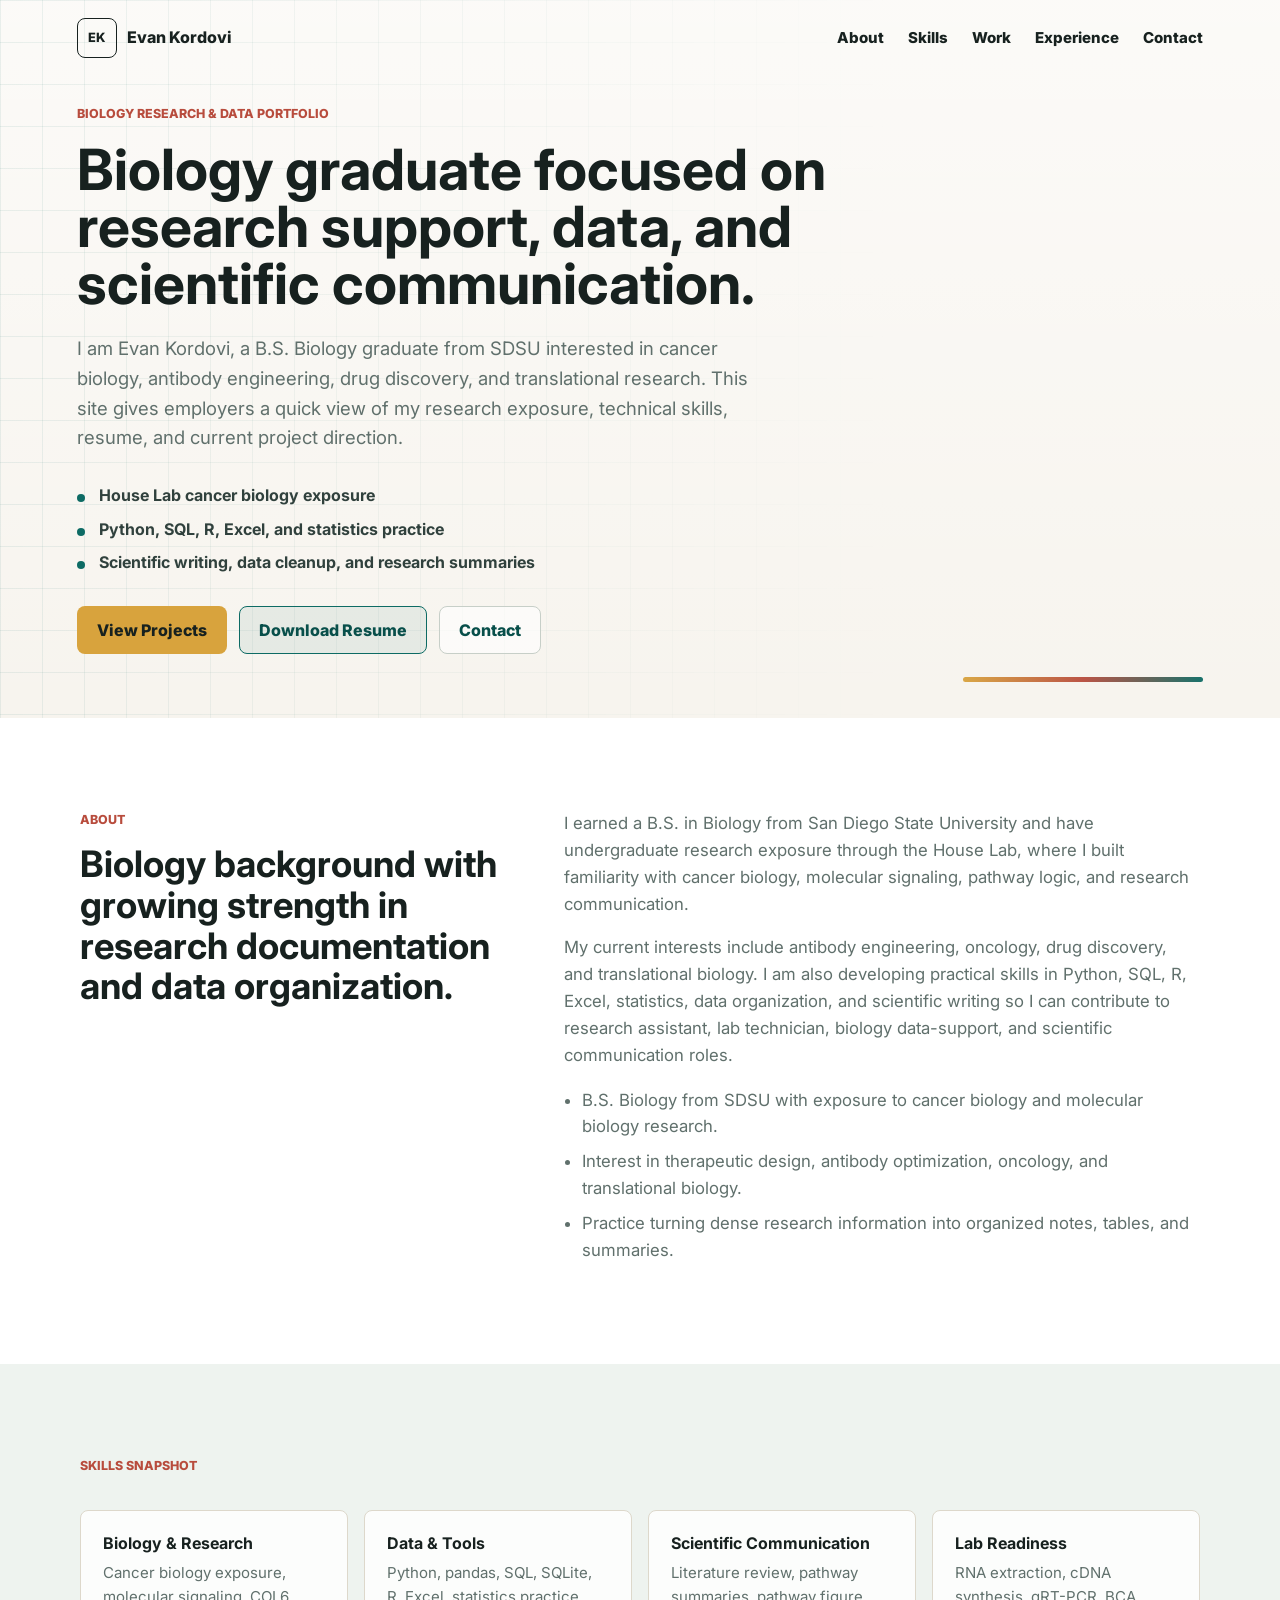
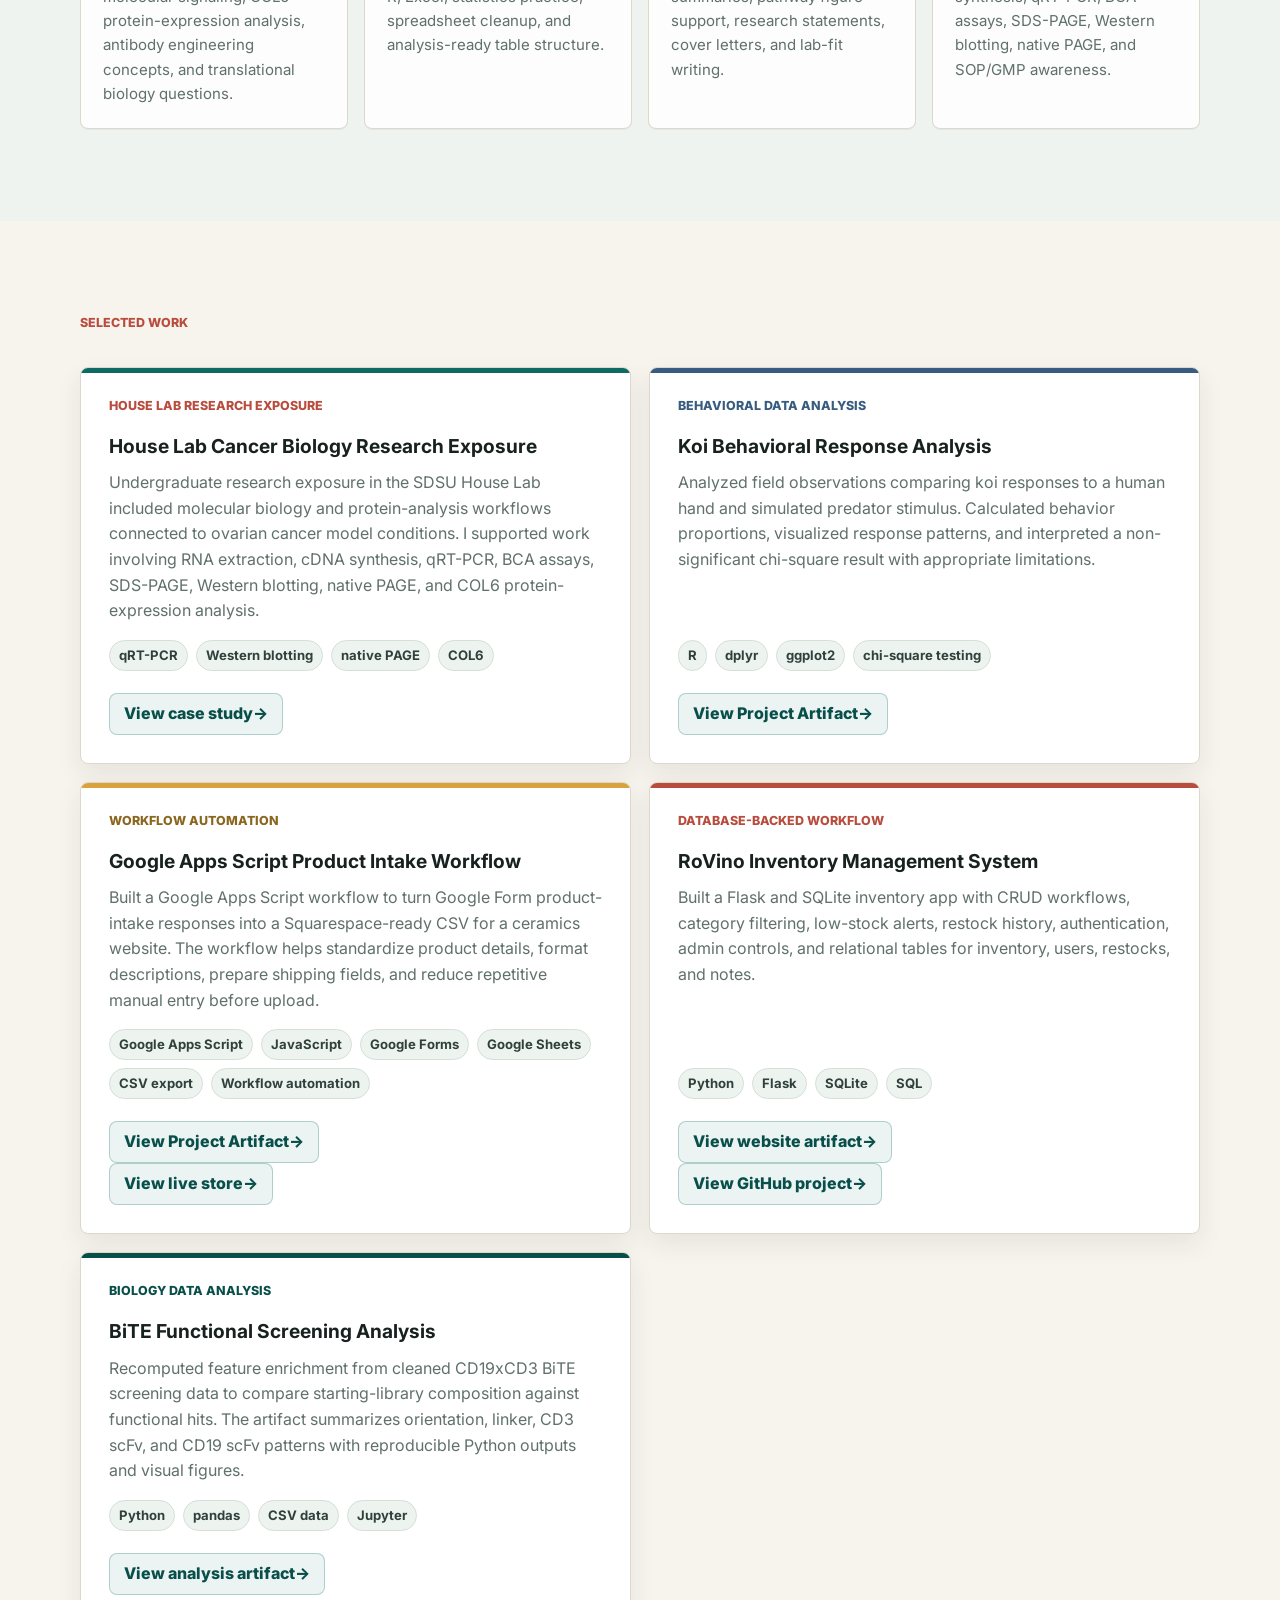
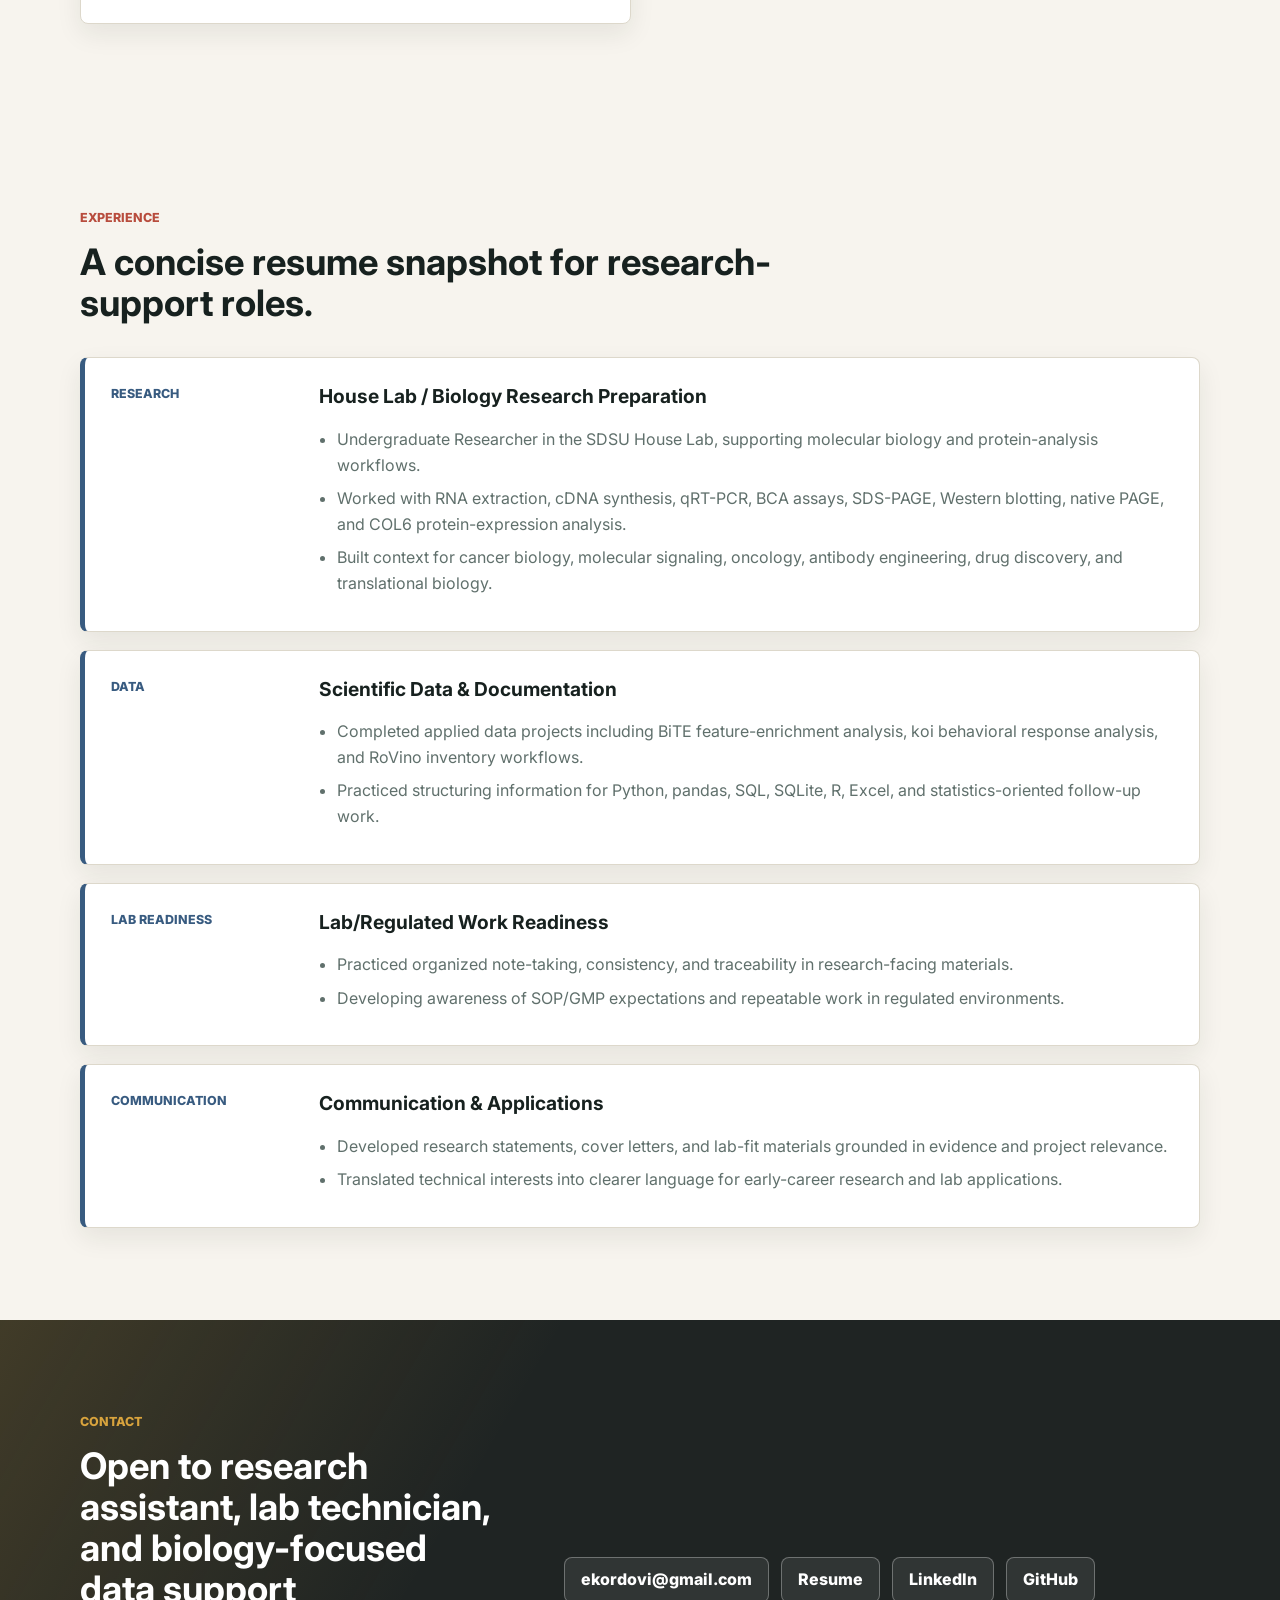
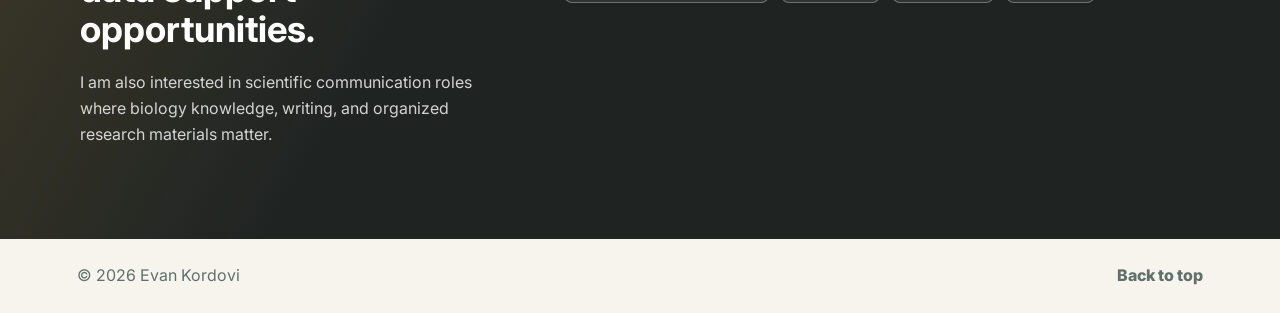
==== commit 33b03739: "changed image in house lab sect" ====
--- a/index.html
+++ b/index.html
@@ -125,7 +125,7 @@
             </article>
             <article class="skill-card">
               <h3>Scientific Communication</h3>
-              <p>Literature review, pathway summaries, BioRender figure support, research statements, cover letters, and lab-fit writing.</p>
+              <p>Literature review, pathway summaries, pathway figure support, research statements, cover letters, and lab-fit writing.</p>
             </article>
             <article class="skill-card">
               <h3>Lab Readiness</h3>
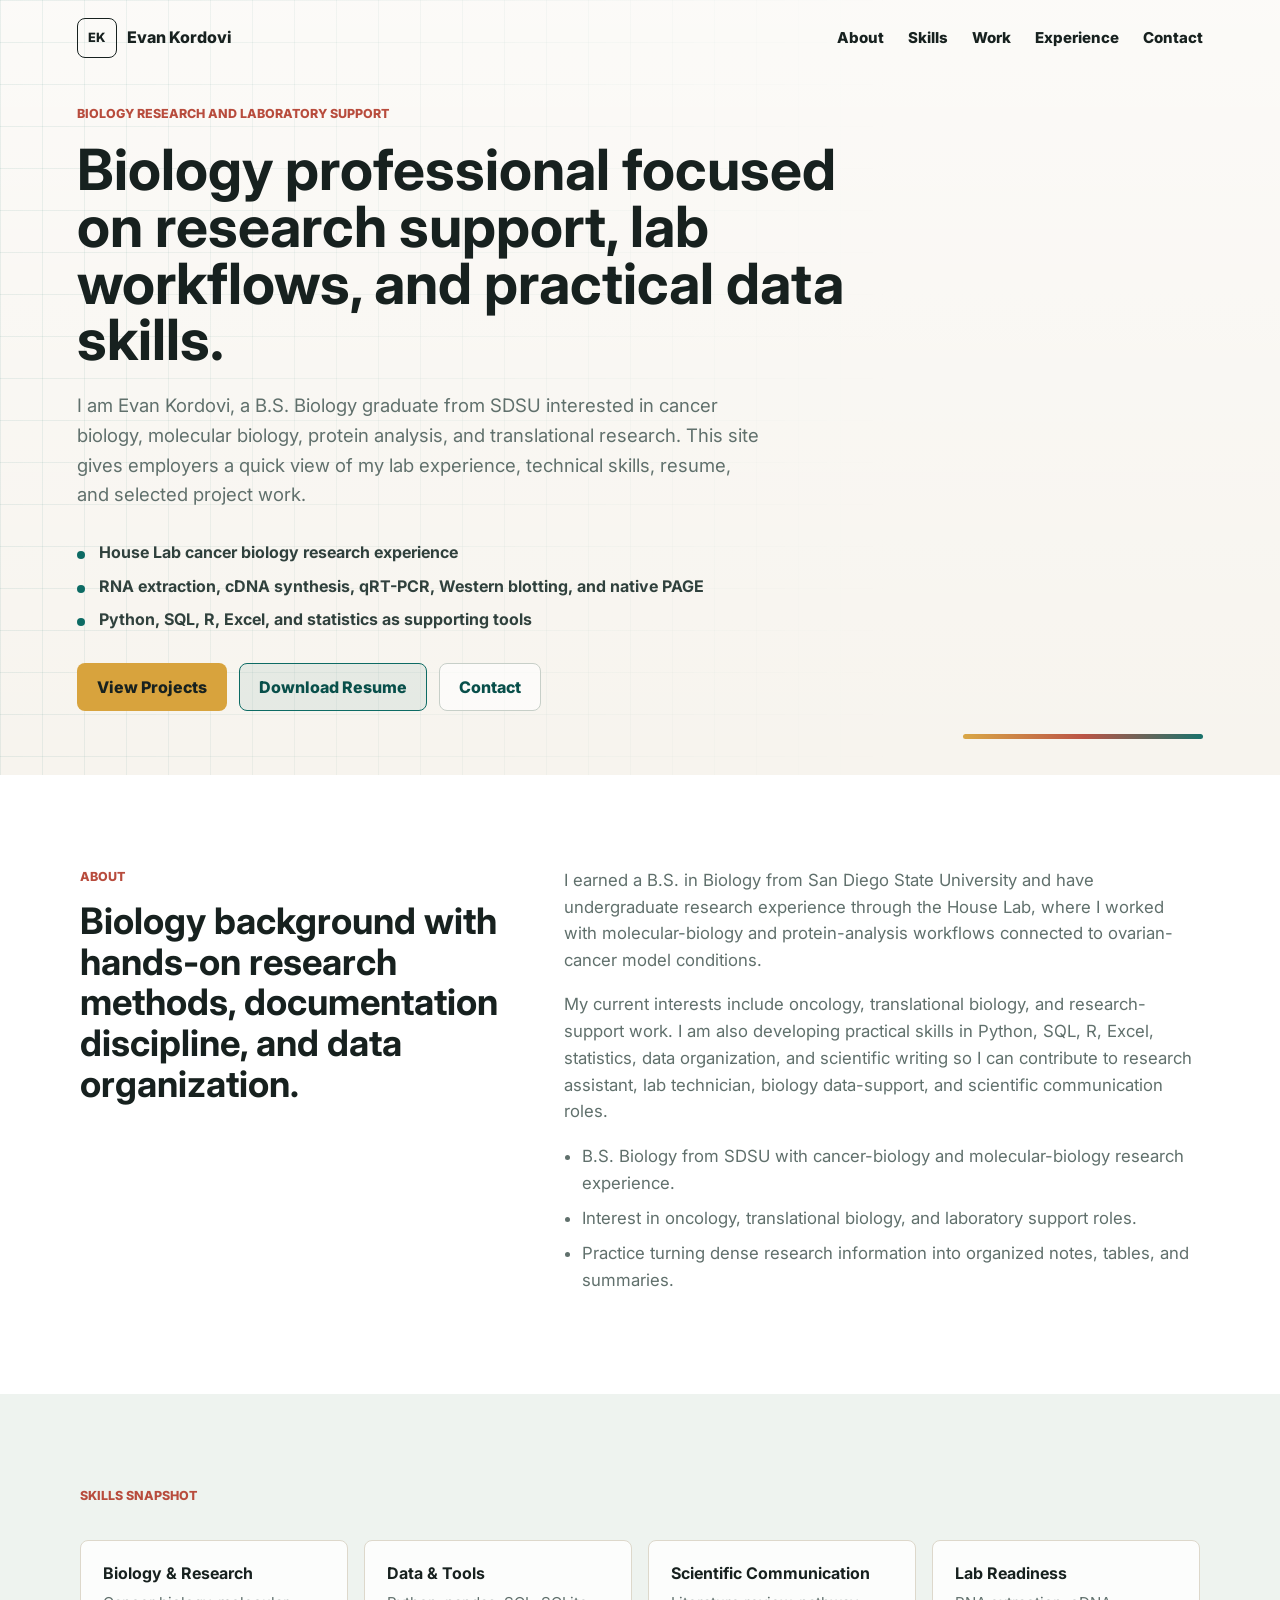
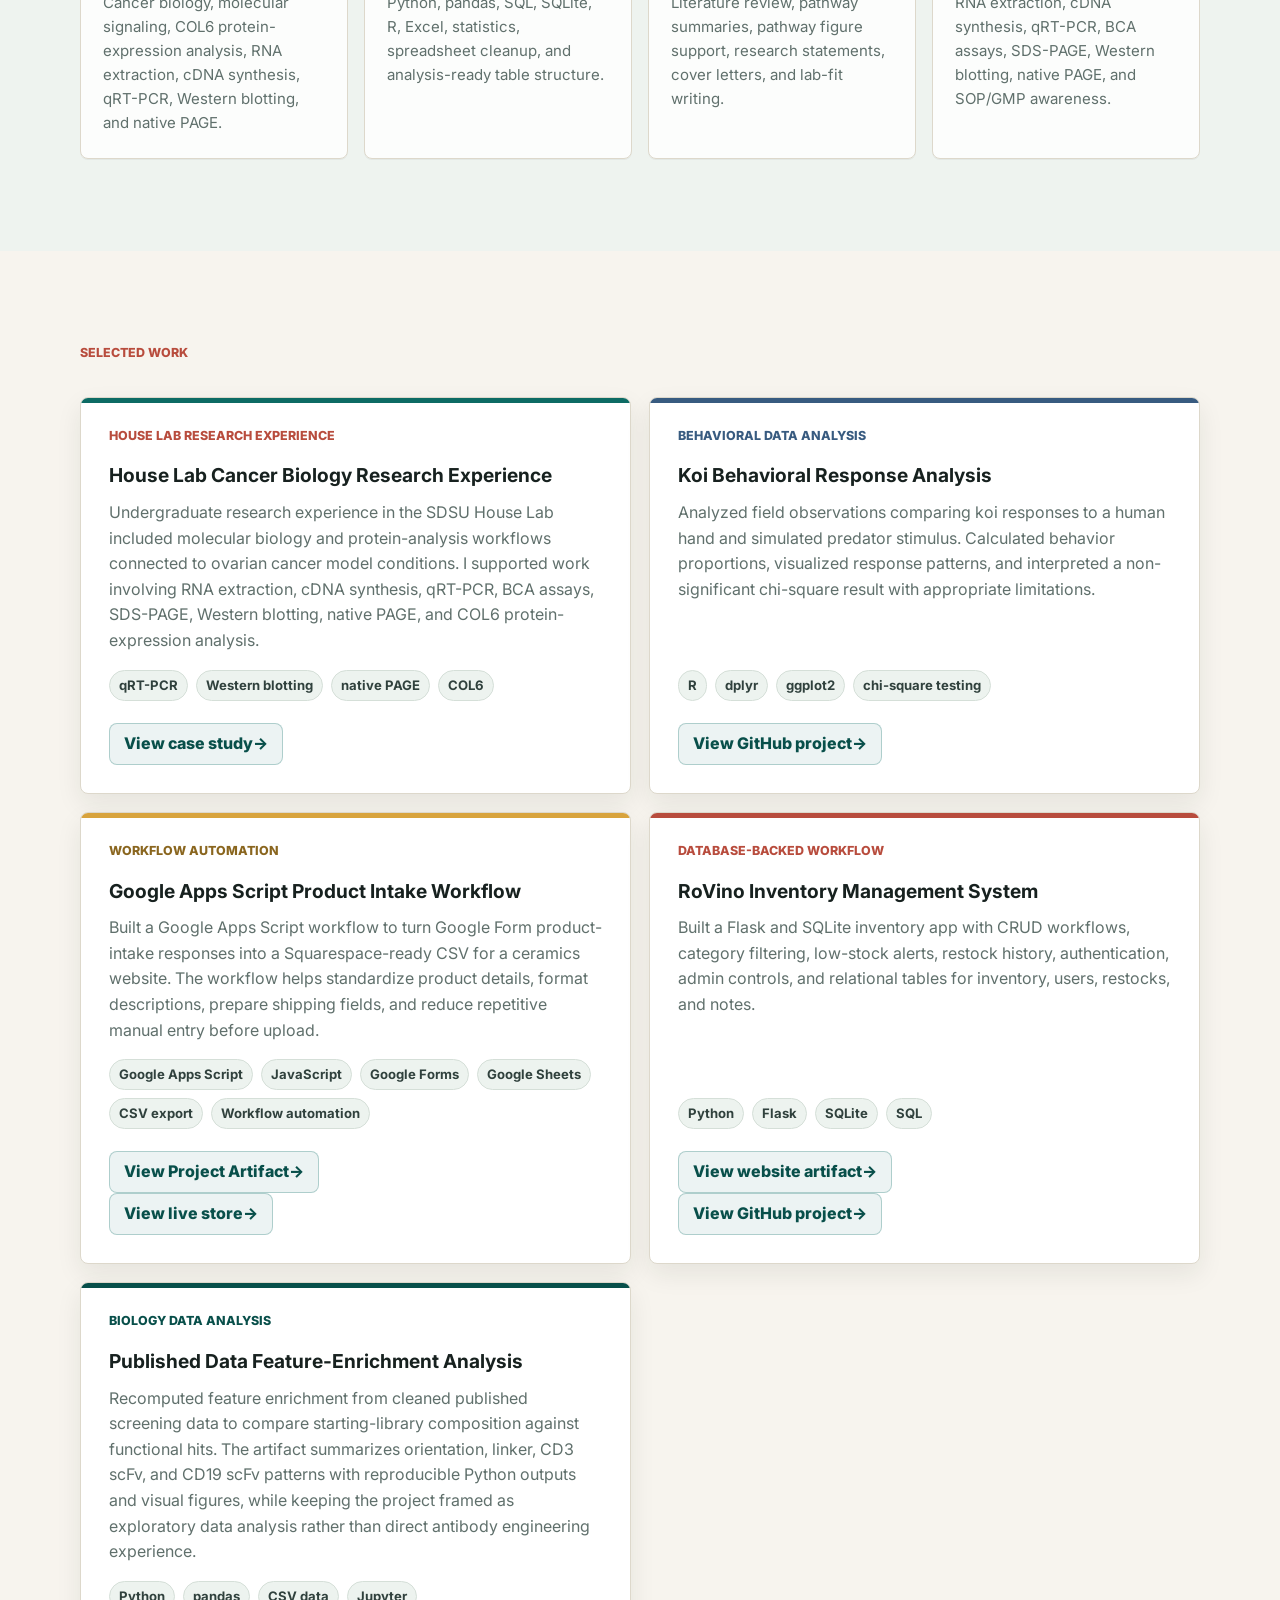
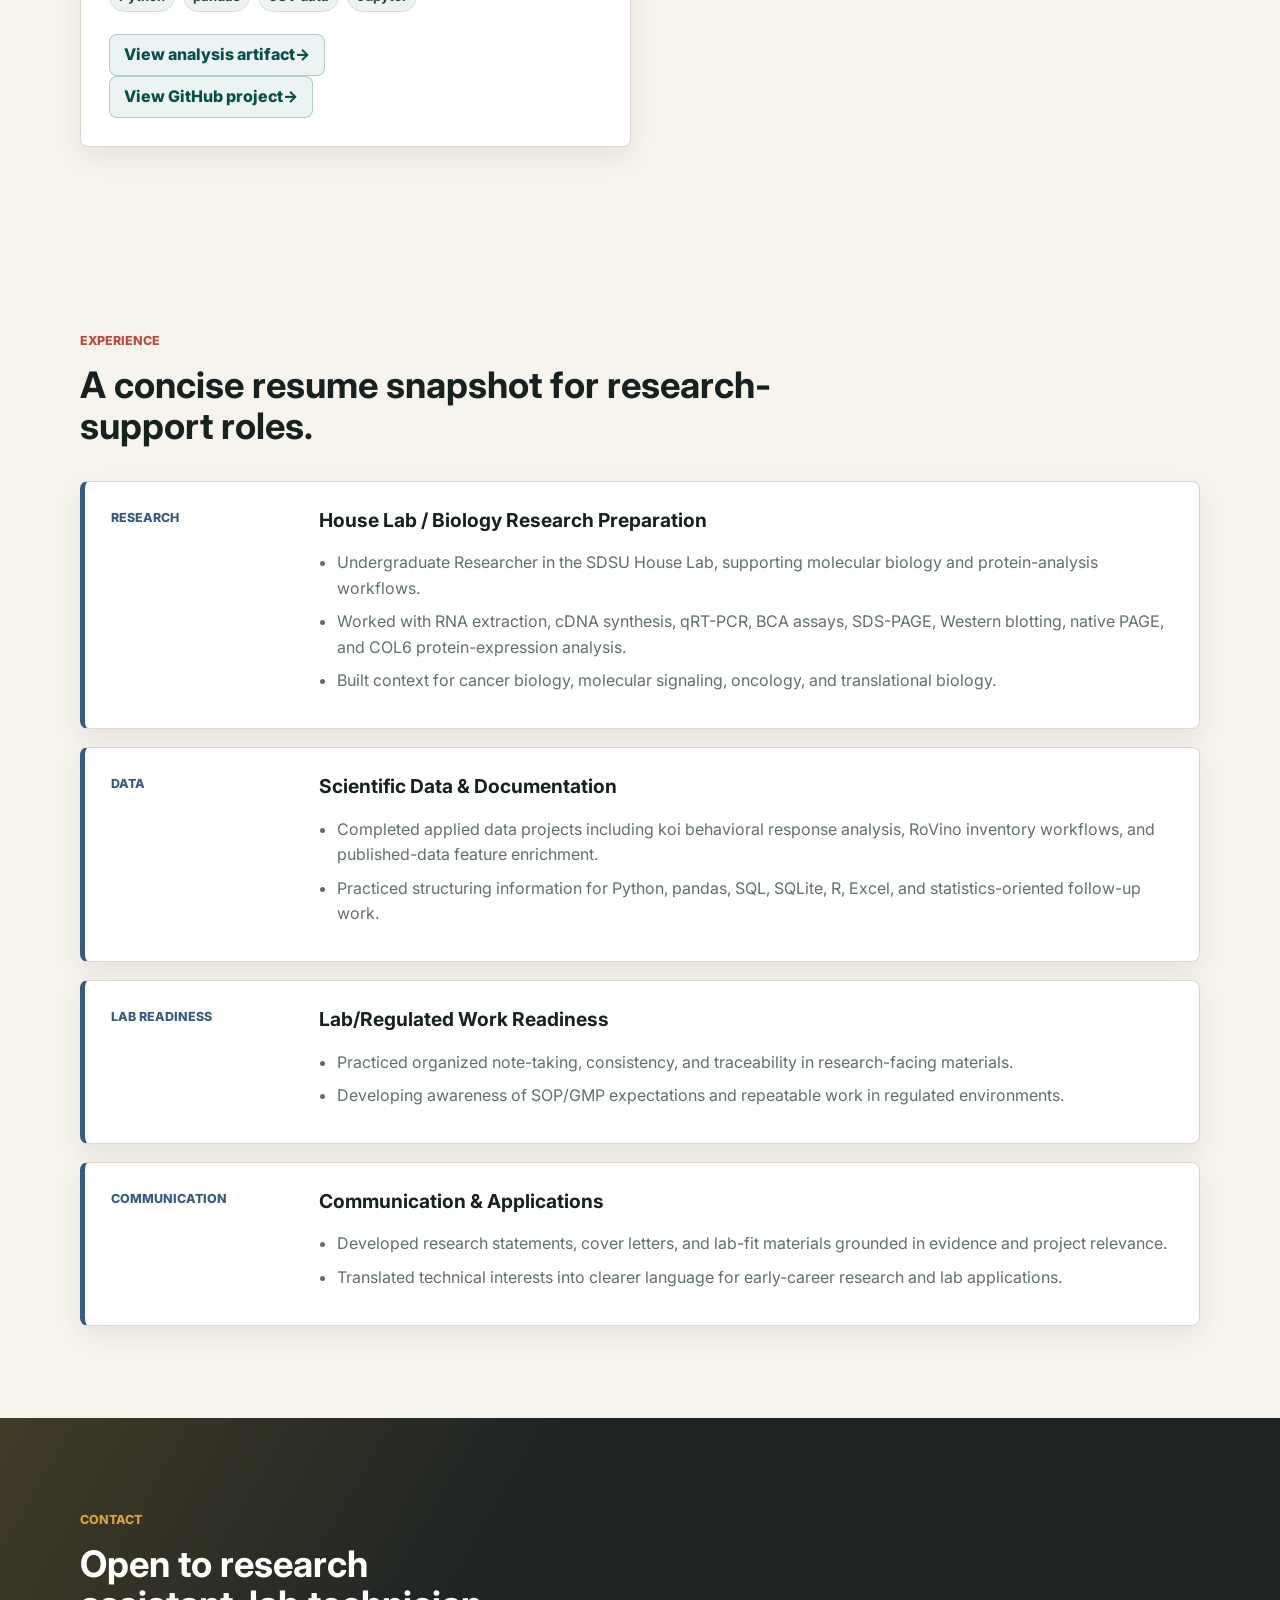
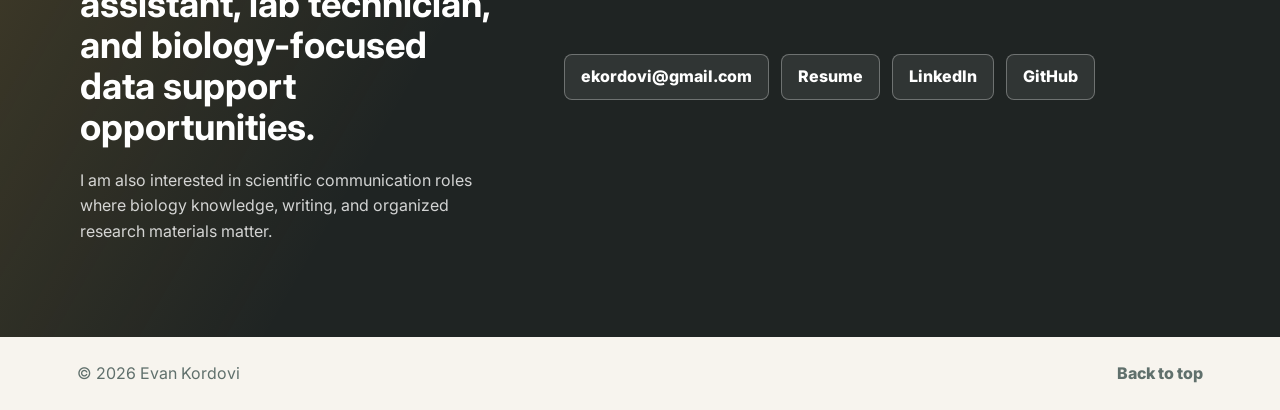
==== commit a7b322ad: "Refocus portfolio for lab support roles" ====
--- a/index.html
+++ b/index.html
@@ -5,12 +5,12 @@
     <meta name="viewport" content="width=device-width, initial-scale=1.0" />
     <meta
       name="description"
-      content="Early-career biology graduate focused on cancer biology, research support, data organization, antibody engineering interests, and scientific communication."
+      content="Early-career biology professional focused on research support, laboratory workflows, biology data organization, and scientific communication."
     />
     <meta property="og:title" content="Evan Kordovi | Biology Research & Data Portfolio" />
     <meta
       property="og:description"
-      content="Early-career biology graduate focused on cancer biology, research support, data organization, antibody engineering interests, and scientific communication."
+      content="Early-career biology professional focused on research support, laboratory workflows, biology data organization, and scientific communication."
     />
     <meta property="og:type" content="website" />
     <meta property="og:url" content="https://ekordovi.github.io/E_website/" />
@@ -54,18 +54,18 @@
       <span id="top" aria-hidden="true"></span>
       <section class="hero" aria-labelledby="hero-title">
         <div class="hero-content">
-          <p class="eyebrow">Biology research & data portfolio</p>
-          <h1 id="hero-title">Biology graduate focused on research support, data, and scientific communication.</h1>
+          <p class="eyebrow">Biology research and laboratory support</p>
+          <h1 id="hero-title">Biology professional focused on research support, lab workflows, and practical data skills.</h1>
           <p class="hero-copy">
             I am Evan Kordovi, a B.S. Biology graduate from SDSU interested in
-            cancer biology, antibody engineering, drug discovery, and translational
-            research. This site gives employers a quick view of my research exposure,
-            technical skills, resume, and current project direction.
+            cancer biology, molecular biology, protein analysis, and translational
+            research. This site gives employers a quick view of my lab experience,
+            technical skills, resume, and selected project work.
           </p>
           <ul class="hero-points" aria-label="Portfolio focus areas">
-            <li>House Lab cancer biology exposure</li>
-            <li>Python, SQL, R, Excel, and statistics practice</li>
-            <li>Scientific writing, data cleanup, and research summaries</li>
+            <li>House Lab cancer biology research experience</li>
+            <li>RNA extraction, cDNA synthesis, qRT-PCR, Western blotting, and native PAGE</li>
+            <li>Python, SQL, R, Excel, and statistics as supporting tools</li>
           </ul>
           <div class="hero-actions">
             <a class="button primary" href="#work">View Projects</a>
@@ -83,25 +83,25 @@
         <div class="section-inner two-column">
           <div>
             <p class="section-label">About</p>
-            <h2 id="about-title">Biology background with growing strength in research documentation and data organization.</h2>
+            <h2 id="about-title">Biology background with hands-on research methods, documentation discipline, and data organization.</h2>
           </div>
           <div class="rich-text">
             <p>
               I earned a B.S. in Biology from San Diego State University and have
-              undergraduate research exposure through the House Lab, where I built
-              familiarity with cancer biology, molecular signaling, pathway logic,
-              and research communication.
+              undergraduate research experience through the House Lab, where I worked
+              with molecular-biology and protein-analysis workflows connected to
+              ovarian-cancer model conditions.
             </p>
             <p>
-              My current interests include antibody engineering, oncology, drug
-              discovery, and translational biology. I am also developing practical
+              My current interests include oncology, translational biology, and
+              research-support work. I am also developing practical
               skills in Python, SQL, R, Excel, statistics, data organization, and
               scientific writing so I can contribute to research assistant, lab
               technician, biology data-support, and scientific communication roles.
             </p>
             <ul class="about-list" aria-label="Research strengths">
-              <li>B.S. Biology from SDSU with exposure to cancer biology and molecular biology research.</li>
-              <li>Interest in therapeutic design, antibody optimization, oncology, and translational biology.</li>
+              <li>B.S. Biology from SDSU with cancer-biology and molecular-biology research experience.</li>
+              <li>Interest in oncology, translational biology, and laboratory support roles.</li>
               <li>Practice turning dense research information into organized notes, tables, and summaries.</li>
             </ul>
           </div>
@@ -117,11 +117,11 @@
           <div class="skills-grid" aria-label="Skill categories">
             <article class="skill-card">
               <h3>Biology & Research</h3>
-              <p>Cancer biology exposure, molecular signaling, COL6 protein-expression analysis, antibody engineering concepts, and translational biology questions.</p>
+              <p>Cancer biology, molecular signaling, COL6 protein-expression analysis, RNA extraction, cDNA synthesis, qRT-PCR, Western blotting, and native PAGE.</p>
             </article>
             <article class="skill-card">
               <h3>Data & Tools</h3>
-              <p>Python, pandas, SQL, SQLite, R, Excel, statistics practice, spreadsheet cleanup, and analysis-ready table structure.</p>
+              <p>Python, pandas, SQL, SQLite, R, Excel, statistics, spreadsheet cleanup, and analysis-ready table structure.</p>
             </article>
             <article class="skill-card">
               <h3>Scientific Communication</h3>
@@ -143,10 +143,10 @@
 
           <div class="project-grid">
             <article class="project-card">
-              <p class="project-tag">House Lab research exposure</p>
-              <h3>House Lab Cancer Biology Research Exposure</h3>
-              <p>
-                Undergraduate research exposure in the SDSU House Lab included
+              <p class="project-tag">House Lab research experience</p>
+              <h3>House Lab Cancer Biology Research Experience</h3>
+              <p>
+                Undergraduate research experience in the SDSU House Lab included
                 molecular biology and protein-analysis workflows connected to ovarian
                 cancer model conditions. I supported work involving RNA extraction,
                 cDNA synthesis, qRT-PCR, BCA assays, SDS-PAGE, Western blotting,
@@ -178,12 +178,12 @@
               </ul>
               <a
               class="card-link"
-              href="https://github.com/ekordovi/E_website/blob/main/Koi_manu.md"
+              href="https://github.com/ekordovi/KOI_project"
               target="_blank" 
               rel="noreferrer"
-              aria-label="View Koi Behavior Response Document"
+              aria-label="View Evan's Koi Behavior Analysis GitHub repository"
             >
-              View Project Artifact
+              View GitHub project
             </a>
             </article>
 
@@ -248,12 +248,14 @@
 
             <article class="project-card">
               <p class="project-tag">Biology data analysis</p>
-              <h3>BiTE Functional Screening Analysis</h3>
-              <p>
-                Recomputed feature enrichment from cleaned CD19xCD3 BiTE screening data
+              <h3>Published Data Feature-Enrichment Analysis</h3>
+              <p>
+                Recomputed feature enrichment from cleaned published screening data
                 to compare starting-library composition against functional hits. The
                 artifact summarizes orientation, linker, CD3 scFv, and CD19 scFv patterns
-                with reproducible Python outputs and visual figures.
+                with reproducible Python outputs and visual figures, while keeping the
+                project framed as exploratory data analysis rather than direct antibody
+                engineering experience.
               </p>
               <ul class="skill-row" aria-label="Skills and tools used">
                 <li>Python</li>
@@ -262,6 +264,7 @@
                 <li>Jupyter</li>
               </ul>
               <a class="card-link" href="bite.html" aria-label="View Evan's BiTE functional screening analysis artifact">View analysis artifact</a>
+              <a class="card-link" href="https://github.com/ekordovi/Data_1" target="_blank" rel="noreferrer" aria-label="View Evan's published data feature-enrichment GitHub repository">View GitHub project</a>
             </article>
 
           </div>
@@ -283,7 +286,7 @@
                 <ul>
                   <li>Undergraduate Researcher in the SDSU House Lab, supporting molecular biology and protein-analysis workflows.</li>
                   <li>Worked with RNA extraction, cDNA synthesis, qRT-PCR, BCA assays, SDS-PAGE, Western blotting, native PAGE, and COL6 protein-expression analysis.</li>
-                  <li>Built context for cancer biology, molecular signaling, oncology, antibody engineering, drug discovery, and translational biology.</li>
+                  <li>Built context for cancer biology, molecular signaling, oncology, and translational biology.</li>
                 </ul>
               </div>
             </article>
@@ -293,7 +296,7 @@
               <div>
                 <h3>Scientific Data & Documentation</h3>
                 <ul>
-                  <li>Completed applied data projects including BiTE feature-enrichment analysis, koi behavioral response analysis, and RoVino inventory workflows.</li>
+                  <li>Completed applied data projects including koi behavioral response analysis, RoVino inventory workflows, and published-data feature enrichment.</li>
                   <li>Practiced structuring information for Python, pandas, SQL, SQLite, R, Excel, and statistics-oriented follow-up work.</li>
                 </ul>
               </div>
@@ -337,7 +340,7 @@
           <address class="contact-panel">
             <a href="mailto:ekordovi@gmail.com">ekordovi@gmail.com</a>
             <a href="assets/evan-kordovi-resume.pdf" download>Resume</a>
-            <a href="https://www.linkedin.com/in/evan-kordovi-0370130-/" target="_blank" rel="noreferrer">LinkedIn</a>
+            <a href="https://www.linkedin.com/in/evan-kordovi" target="_blank" rel="noreferrer">LinkedIn</a>
             <a href="https://github.com/ekordovi" target="_blank" rel="noreferrer">GitHub</a>
           </address>
         </div>
